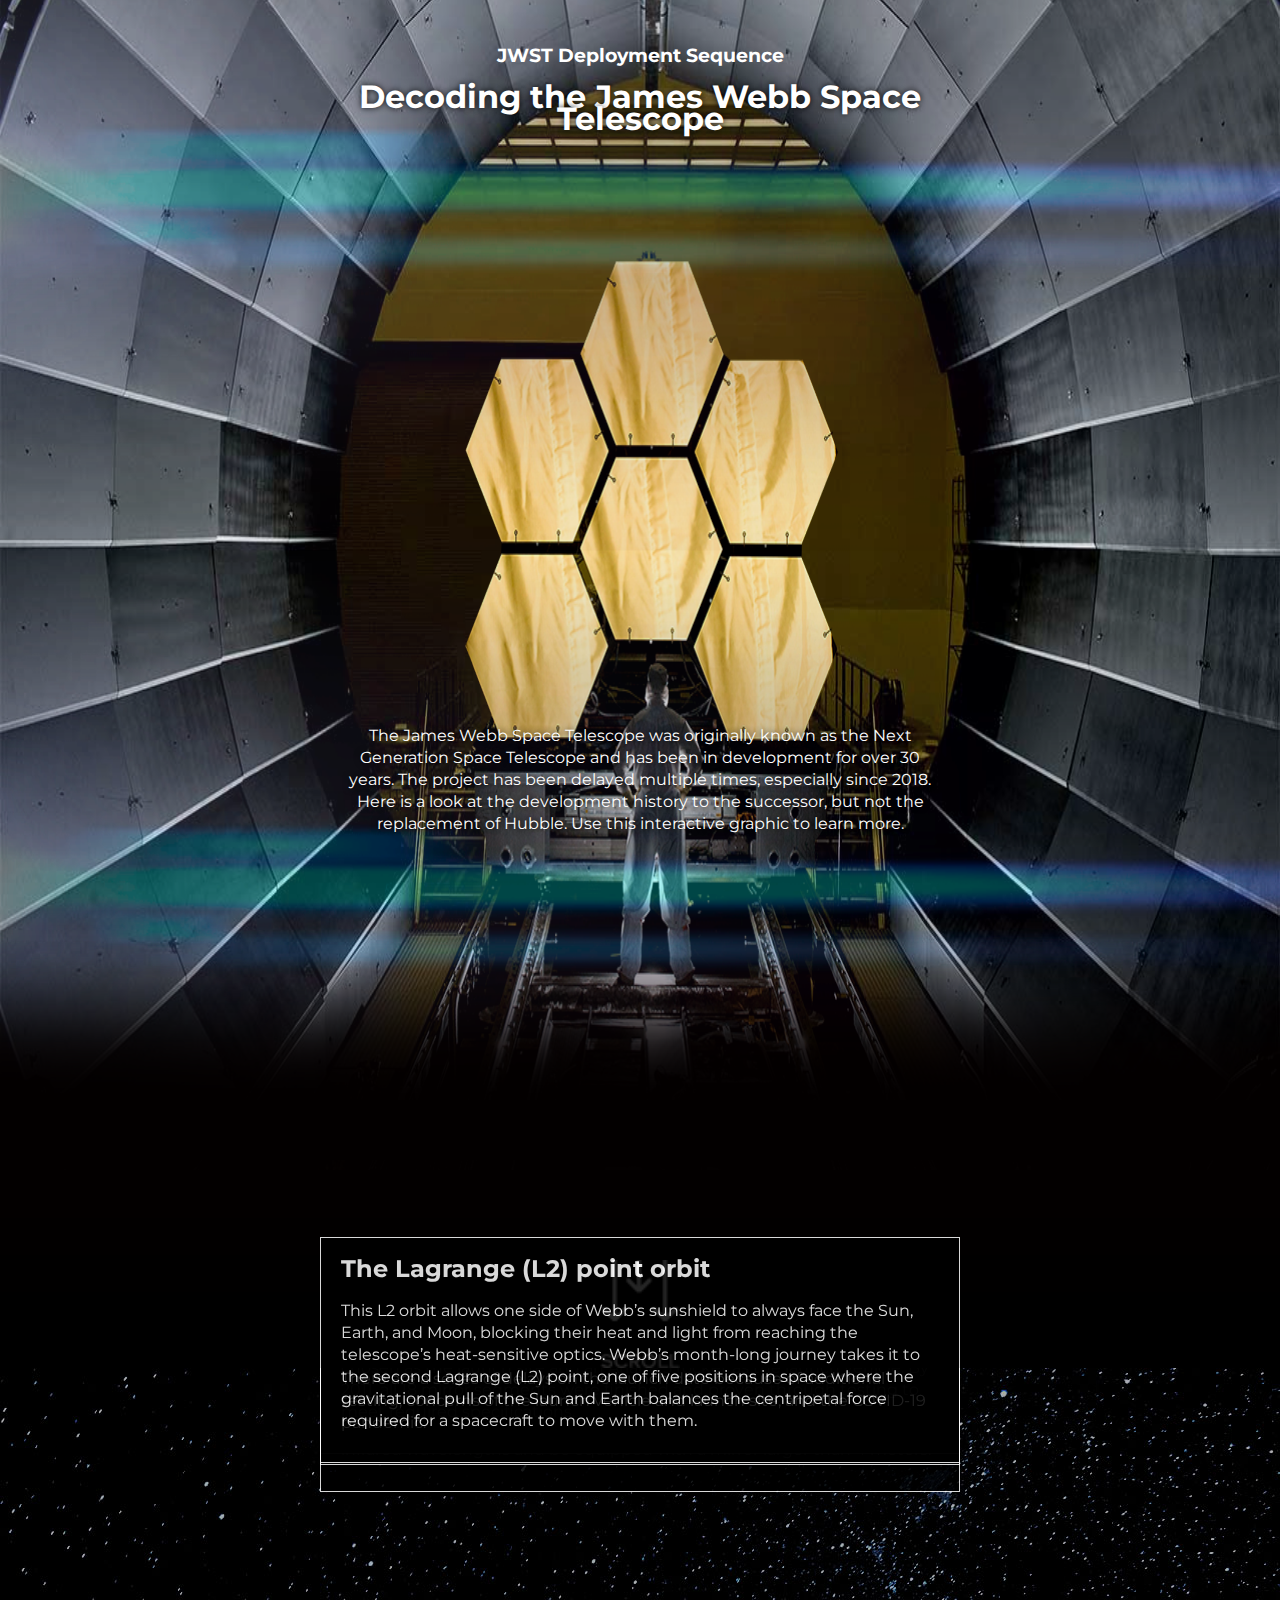
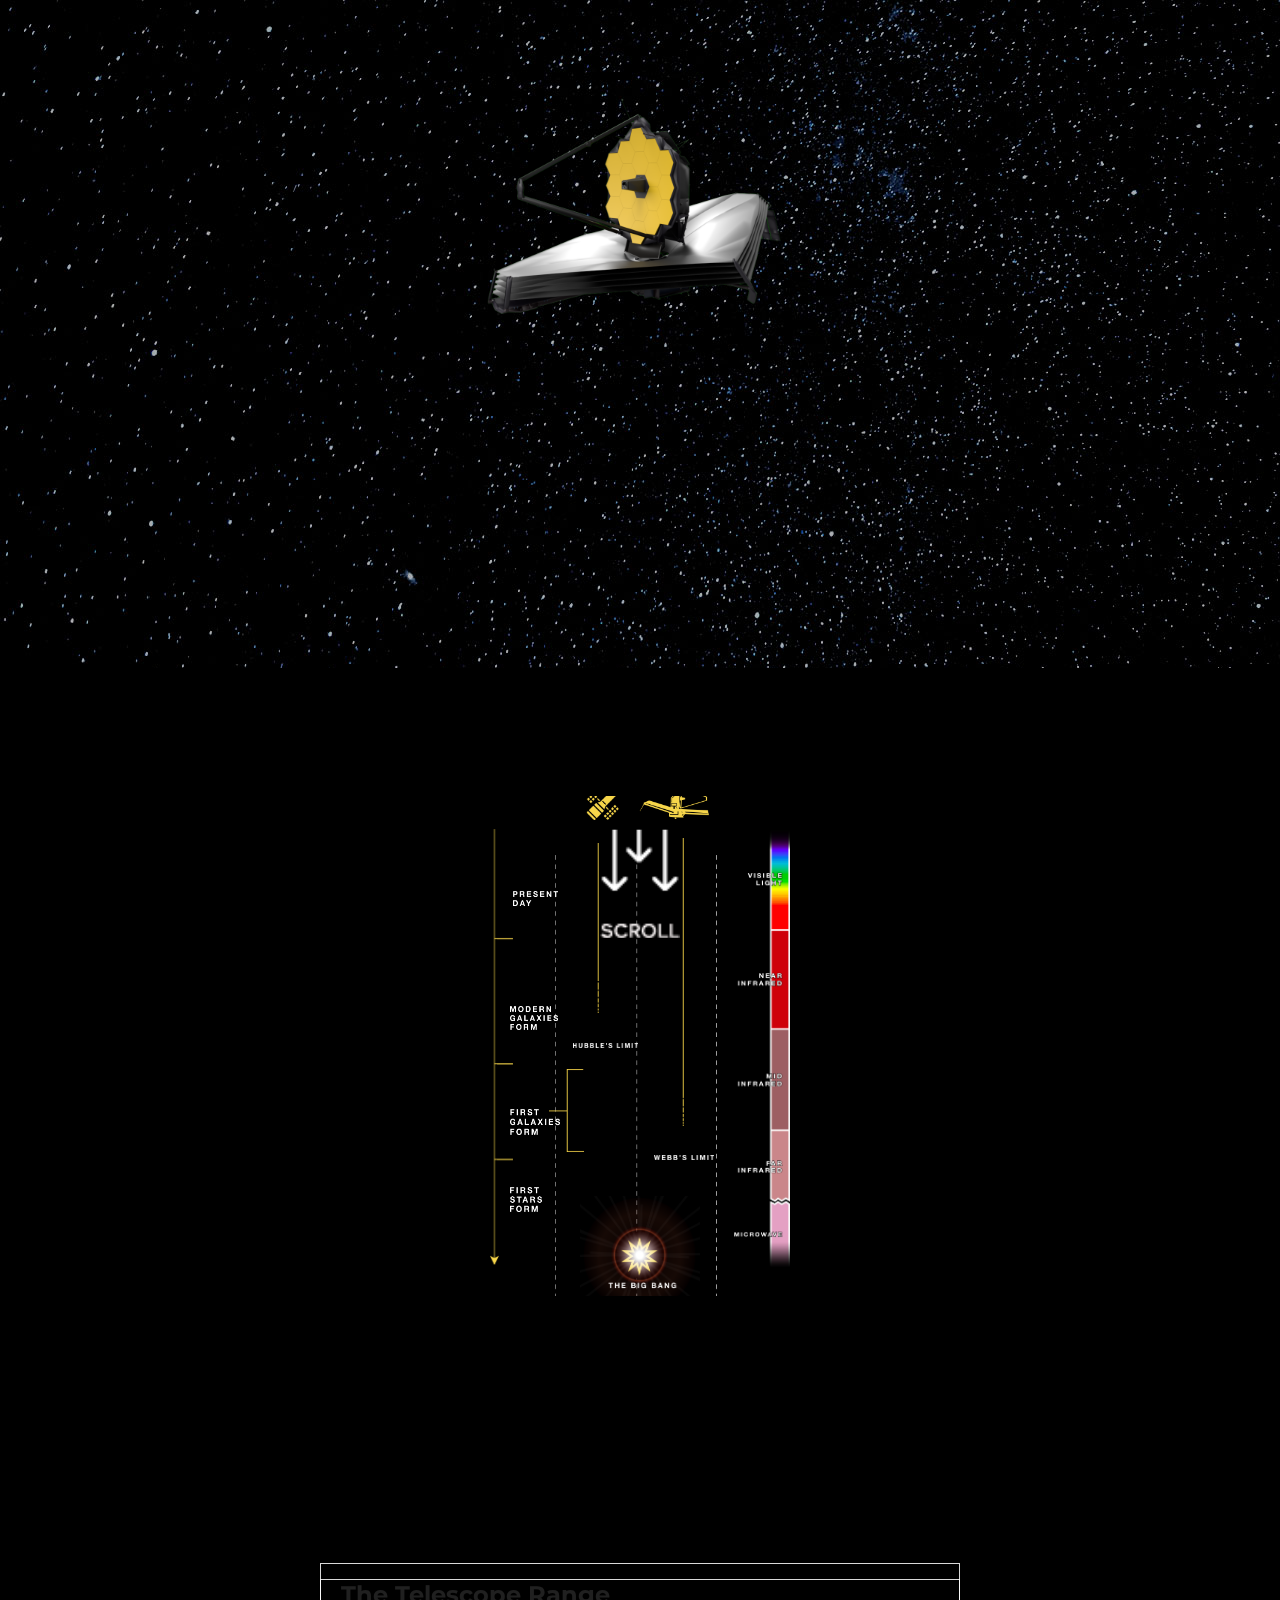
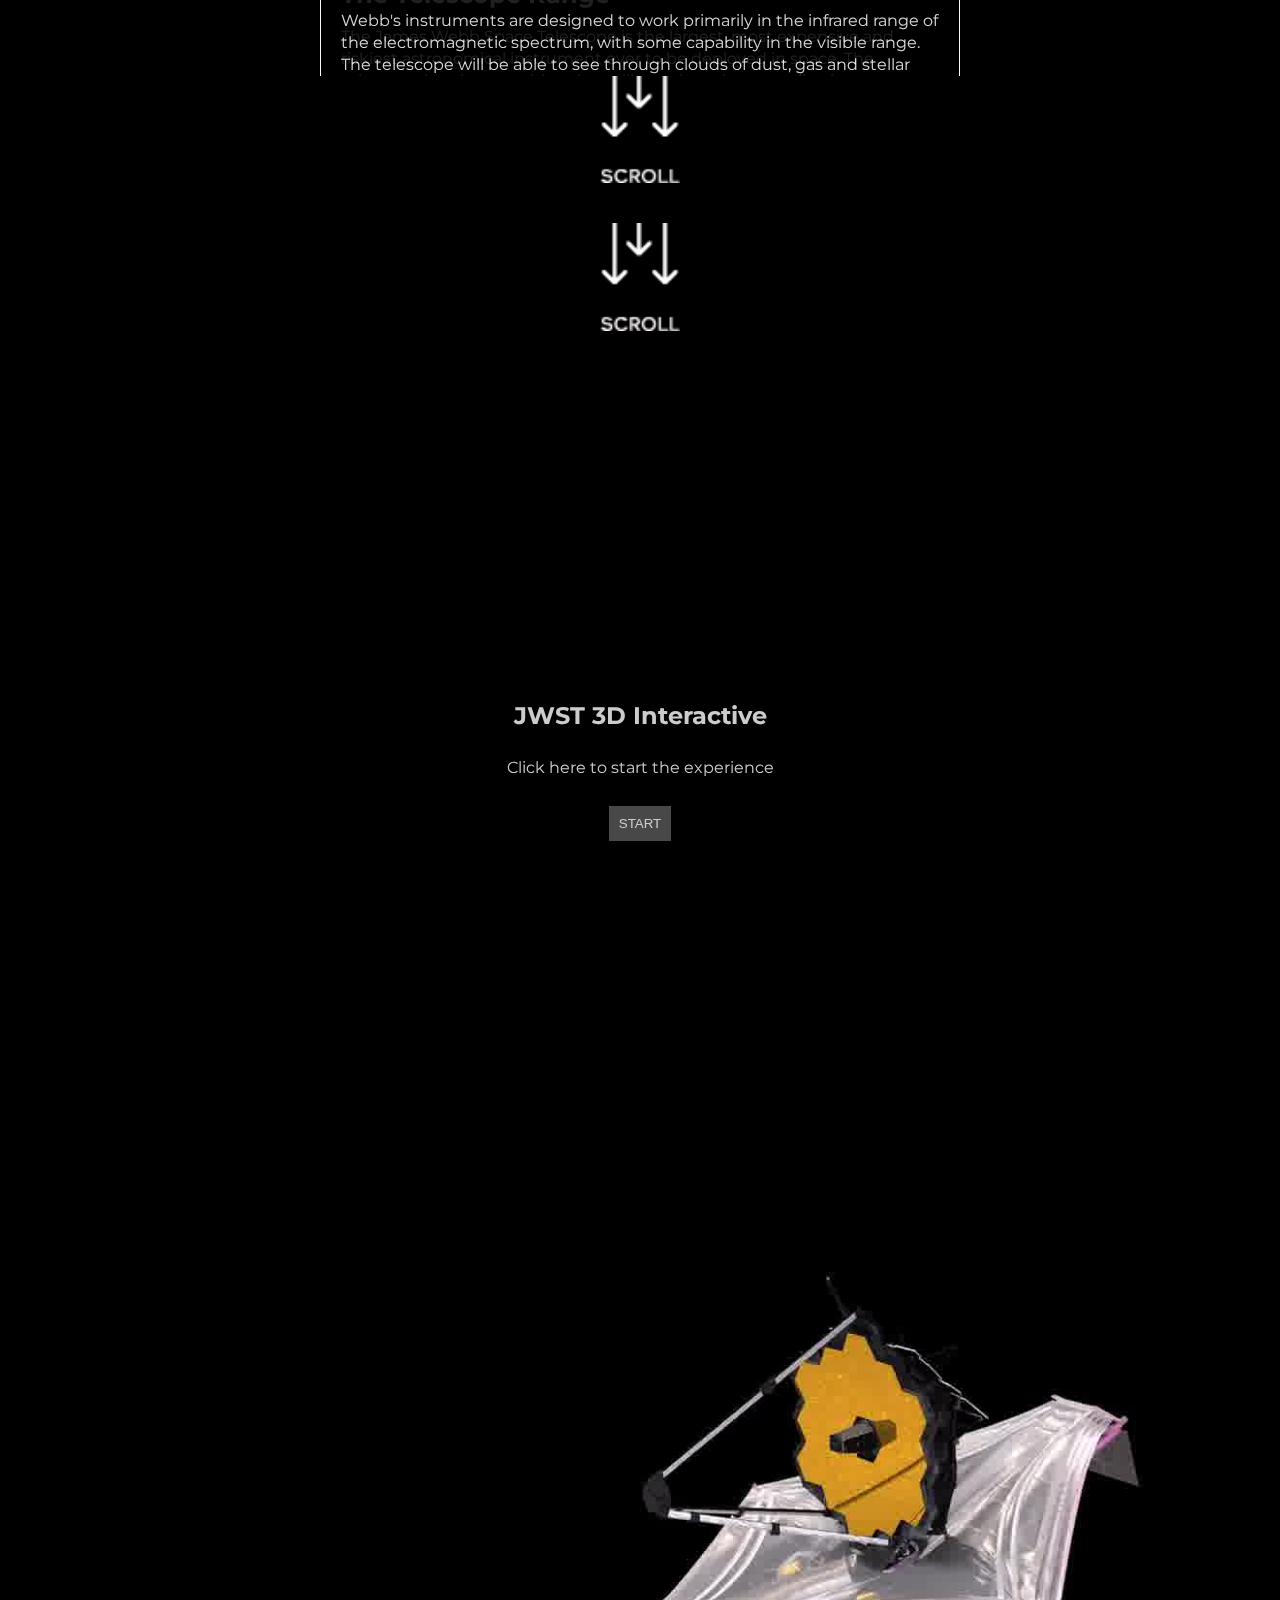
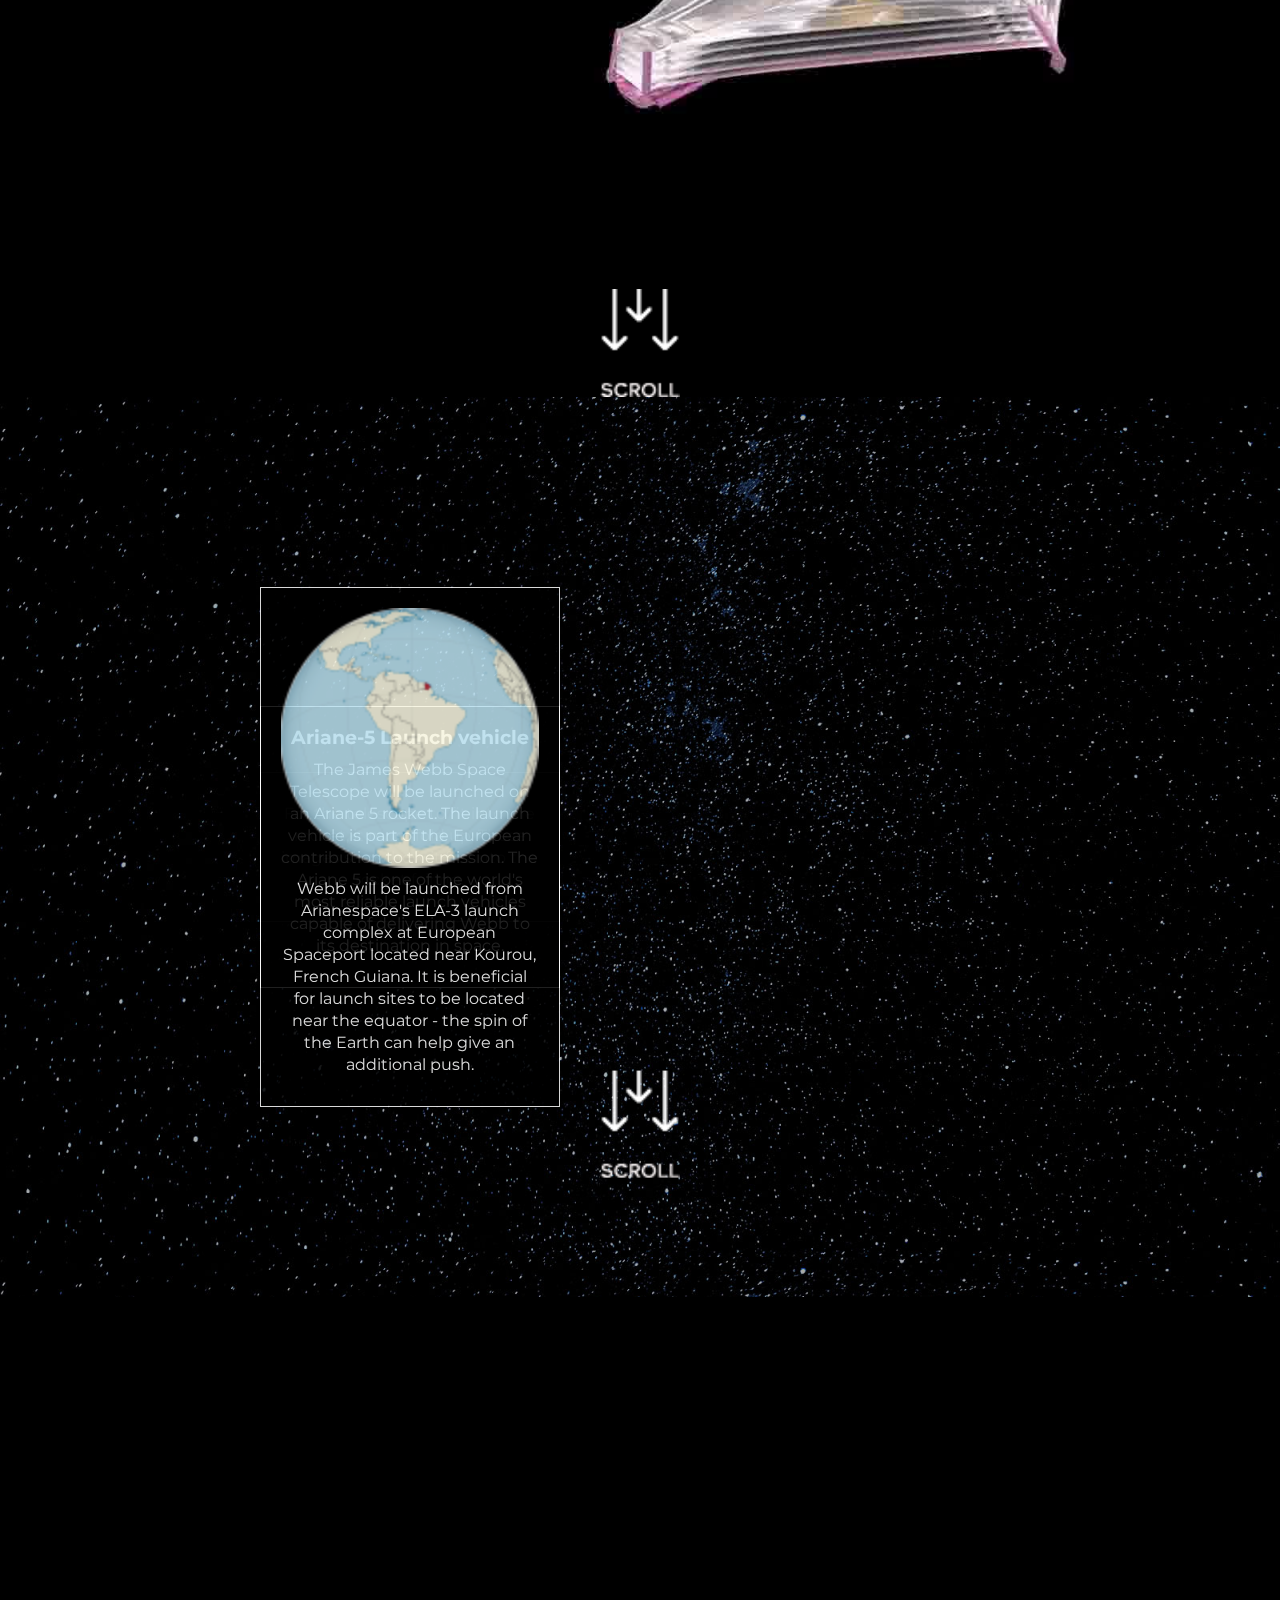
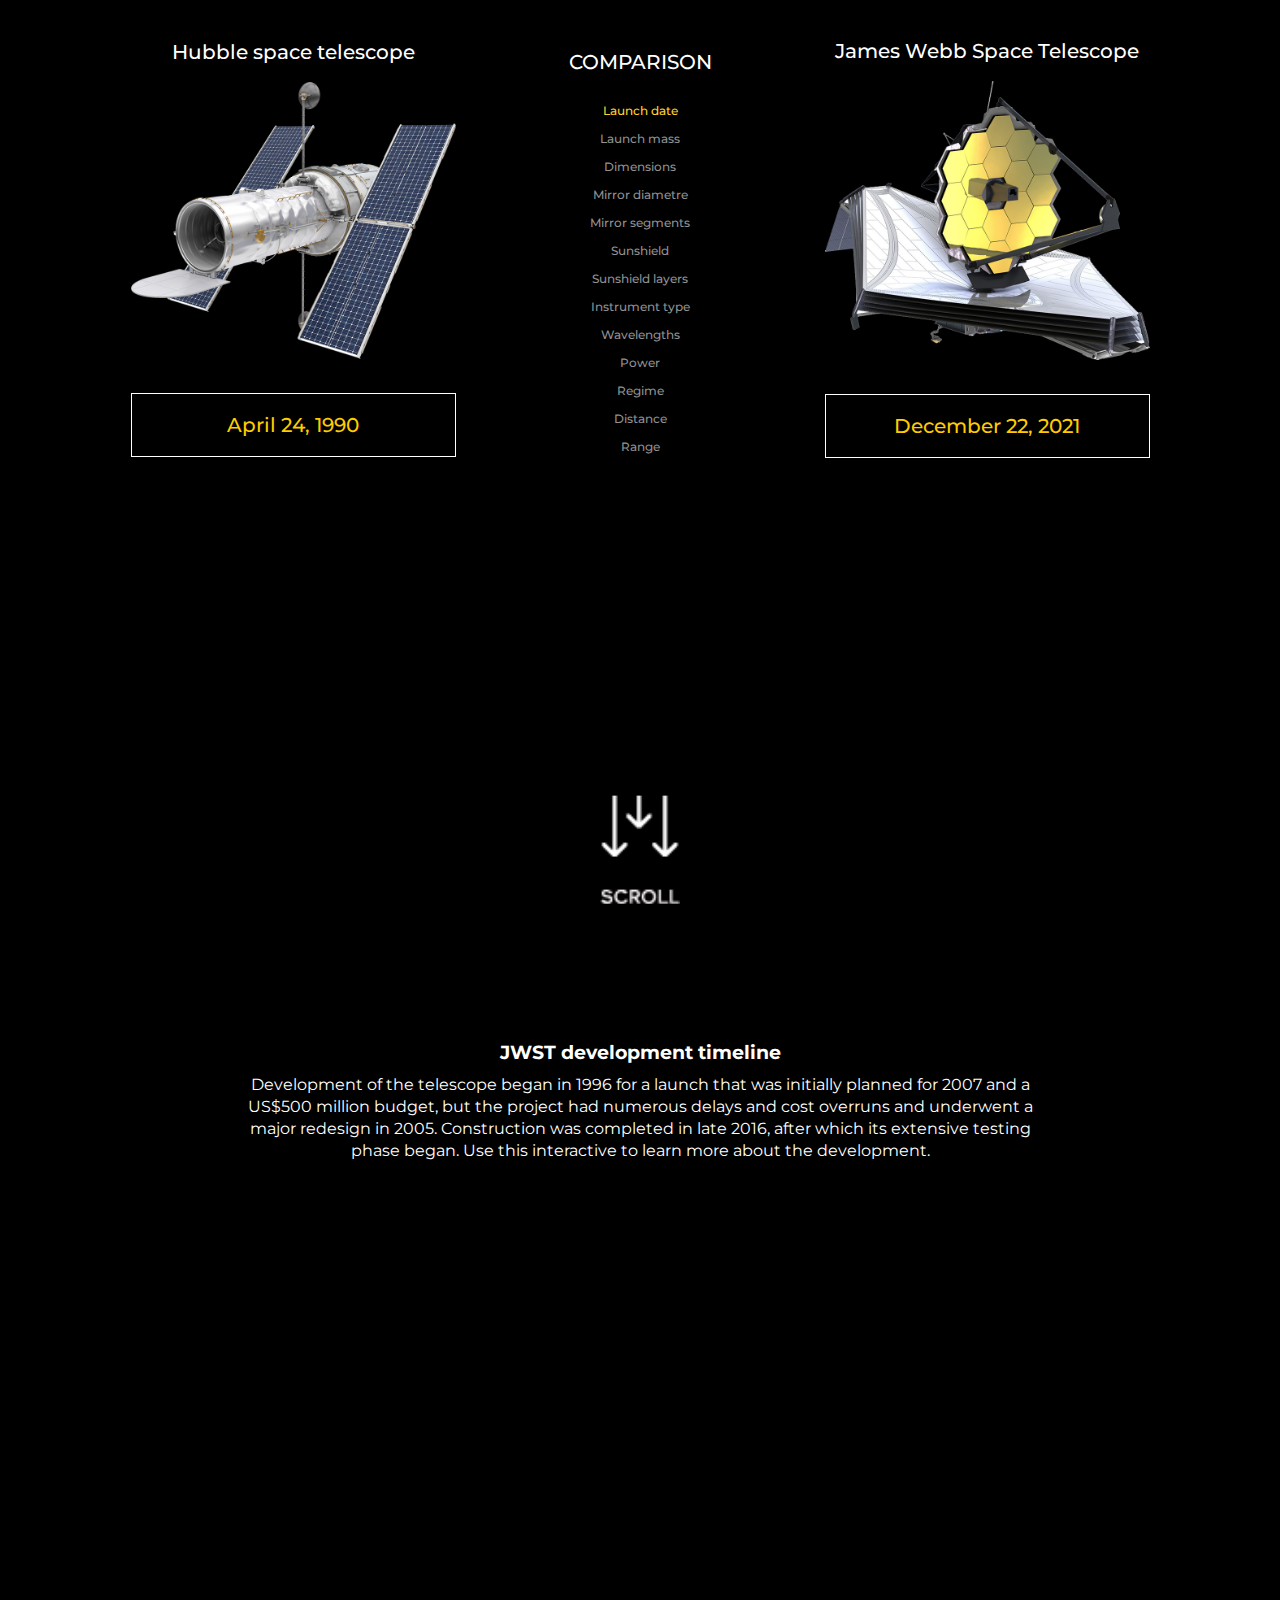
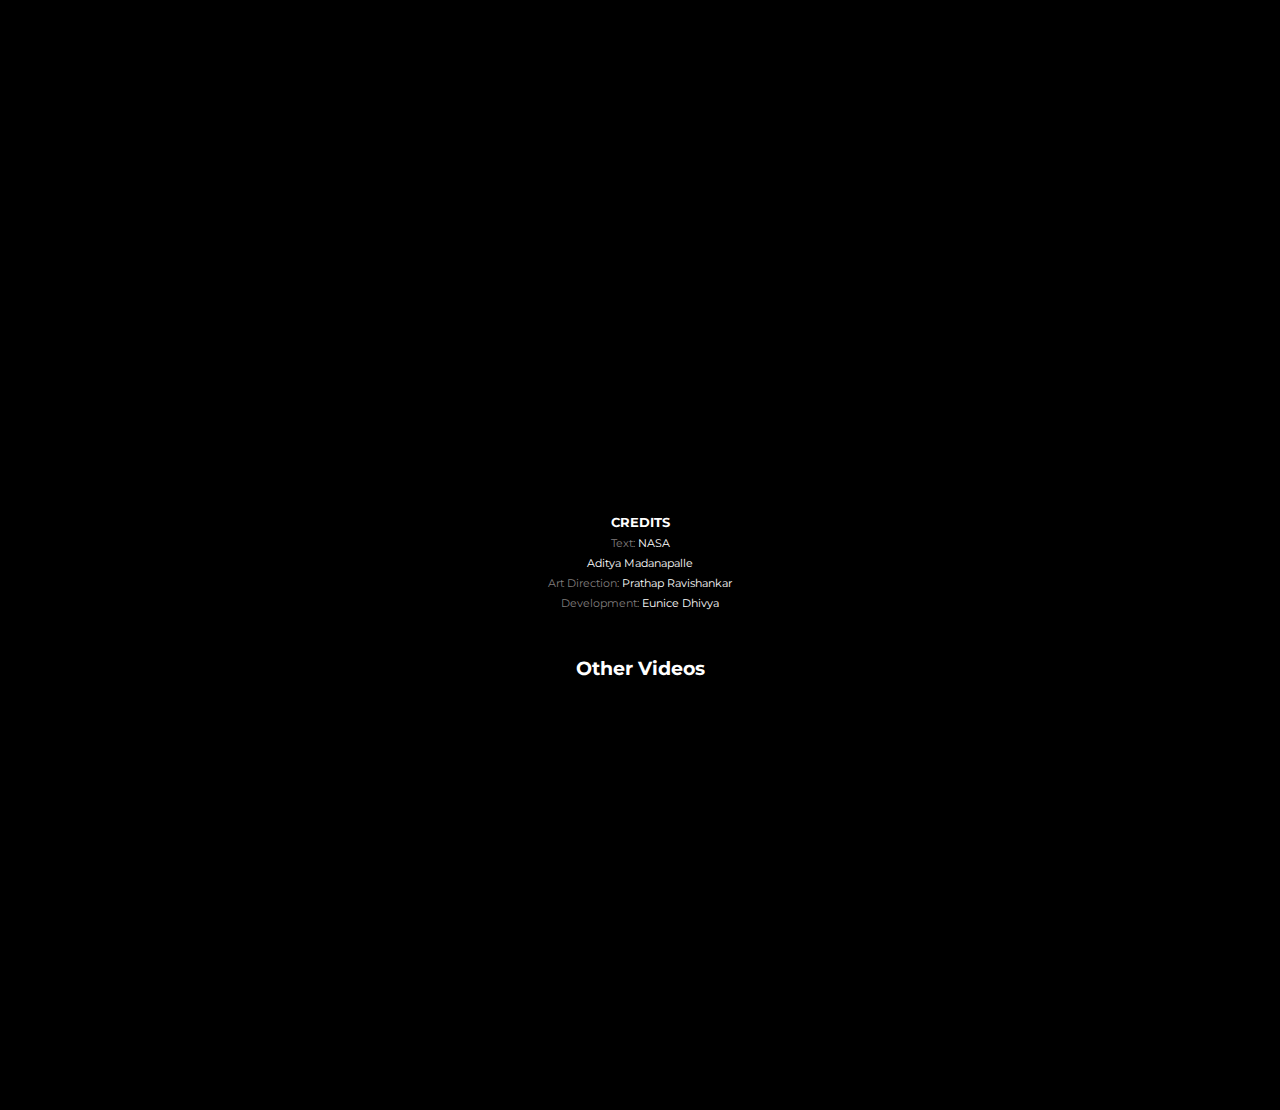
==== index.html @ 01b6ae34 "fixe alignment issues" ====
<!DOCTYPE html>
<html lang="en">

<head>
    <meta charset="UTF-8">
    <meta http-equiv="X-UA-Compatible" content="IE=edge">
    <meta name="viewport" content="width=device-width, initial-scale=1.0">
    <title>James Webb Telescope</title>
    <link rel="preconnect" href="https://fonts.googleapis.com">
    <link rel="preconnect" href="https://fonts.gstatic.com" crossorigin>
    <link
        href="https://fonts.googleapis.com/css2?family=Montserrat:ital,wght@0,300;0,500;0,700;1,300;1,500;1,700&family=Open+Sans:ital@0;1&display=swap"
        rel="stylesheet" />
    <link rel="stylesheet" href="css/common.css">
    <link rel="stylesheet" href="css/jwst.css">
</head>

<body>

    <div class="tv9-interactive" id="tv9-interactive">
        <section id="intro-section">
            <div class="intro-container">
                <div class="intro-content">
                    <h1 class="main-title">Decoding the James Webb Space Telescope</h1>
                    <p class="main-desc">The James Webb Space Telescope was originally known as the Next Generation
                        Space
                        Telescope and has been in development
                        for over 30 years. The project has been delayed multiple times, especially since 2018. Here is a
                        look at the development
                        history to the successor, but not the replacement of Hubble. Use this interactive graphic to
                        learn
                        more.
                    </p>
                </div>
                <div class="images">
                    <div class="image-wrapper" id="first">
                        <img src="assets/imgs/intro-bg2.jpg" />
                    </div>
                    <div class="image-wrapper" id="second">
                        <img src="assets/imgs/intro-bg-element.png" />
                    </div>
                    <div class="image-wrapper" id="third">
                        <img src="assets/imgs/intro-bg-element2.png" />
                    </div>
                    <div class="image-wrapper" id="forth">
                        <img src="assets/imgs/intro-bg-element3.png" />
                    </div>
                    <div class="blur"></div>
                </div>
            </div>
        </section>
        <img src="assets/imgs/scroll.png" class="scroll-img" id="scroll1">
        <section id="origins">
            <img src="assets/imgs/james-webb-1.png" alt="James Web Telescope" id="origins-image">
            <div id="shine-effect"></div>
            <div class="section-content" id="origins-para1">
                <h2>Origins</h2>
                <p>In 1989, the Space Telescope Science Institute (STScI) in Baltimore, Maryland, and NASA co-hosted the
                    Next Generation
                    Space Telescope Workshop at STScI, where engineers and astronomers zeroed in on the science and
                    technical capabilities
                    of an observatory that would follow the Hubble Space Telescope. Discussions from that workshop led
                    to the formal
                    recommendation in 1996 that the telescope should operate in infrared wavelengths and be equipped
                    with a mirror larger
                    than 4 meters.</p>
            </div>
            <div class="section-content" id="origins-para2">
                <p>Construction on Webb began in 2004. In 2005, the European Space Agency’s Centre Spatial Guyanais
                    (CSG) spaceport in
                    French Guiana was chosen as the launch site and an Ariane 5 rocket as the launch vehicle. By 2011,
                    all 18 mirror
                    segments were finished and proven through testing to meet required specifications.</p>
            </div>
            <div class="section-content" id="origins-para3">
                <p>Webb survives a move by the US Congress to shut down the project because of escalating costs and
                    delays. It takes six
                    years to integrate all the components and construction of the telescope is completed by 2017. There
                    are a series of
                    delays on the launch date because of additional testing, concerns of the launch vehicle and launch
                    site, and the
                    COVID-19 pandemic.</p>
            </div>
        </section>
        <img src="assets/imgs/scroll.png" class="scroll-img" id="scroll2">
        <section id="telescope-range">
            <div class="the-range">
                <img src="assets/imgs/the-range/therange-timeline.png" class="tr-timeline" alt="">
                <img src="assets/imgs/the-range/therange-pointedLight.png" class="tr-pointedLight" alt="">
                <img src="assets/imgs/the-range/therange-gridline.png" class="tr-gridLine" alt="">
                <img class="tr-bigbang" src="assets/imgs/the-range/therange-bigbang.png" alt="">
                <div class="hubble-grp">
                    <img class="tr-hubble-icon" src="assets/imgs/the-range/therange-hubble.png" alt="">
                    <img class="tr-hubble-limit" src="assets/imgs/the-range/therange-hubble-limit.png" alt="">
                </div>
                <div class="webb-grp">
                    <img class="tr-webb-icon" src="assets/imgs/the-range/therange-jameswebb.png" alt="">
                    <img class="tr-webb-limit" src="assets/imgs/the-range/therange-webb-limit.png" alt="">
                </div>
                <img class="tr-txt-1" src="assets/imgs/the-range/therange-txt1.png" alt="">
                <img class="tr-txt-2" src="assets/imgs/the-range/therange-txt2.png" alt="">
                <img class="tr-splitarrow" src="assets/imgs/the-range/therange-splitarrow.png" alt="">
                <img class="tr-txt-3" src="assets/imgs/the-range/therange-txt3.png" alt="">
                <img class="tr-txt-4" src="assets/imgs/the-range/therange-txt4.png" alt="">
                <img class="tr-txt-5" src="assets/imgs/the-range/hubble-limit.png" alt="">
                <img class="tr-txt-6" src="assets/imgs/the-range/webb-limit.png" alt="">
                <div class="levels"></div>
            </div>
            <div class="section-content" id="range-para1">
                <h2>The Telescope Range</h2>
                <p>The James Webb Space Telescope is the largest, most expensive and riskiest astronomical instrument
                    ever to be deployed
                    in space. The telescope is a time machine that will peer into the past, allowing us to observe the
                    formation of the
                    first stars and galaxies, a period of cosmic history never before observed. These observations will
                    allow humans to
                    better understand our own place in the cosmos.</p>
            </div>
            <div class="section-content" id="range-para2">
                <p>Webb's instruments are designed to work primarily in the infrared range of the electromagnetic
                    spectrum, with some
                    capability in the visible range. The telescope will be able to see through clouds of dust, gas and
                    stellar material
                    obscuring stellar nurseries with newborn stars and planets. With the capability of observing a
                    bumblebee on the Moon,
                    Webb will provide the most spectacular astronomical images over its mission duration.</p>
            </div>
        </section>
        <img src="assets/imgs/scroll.png" class="scroll-img" id="scroll3">
        <section id="the-lagrange">
            <div class="section-content" id="lagrange-para1">
                <h2>The Lagrange (L2) point orbit</h2>
                <p>This L2 orbit allows one side of Webb’s sunshield to always face the Sun, Earth, and Moon, blocking
                    their
                    heat and light from reaching the telescope’s heat-sensitive optics. Webb’s month-long journey takes
                    it to the
                    second Lagrange (L2) point, one of five positions in space where the gravitational pull of the Sun
                    and Earth balances
                    the centripetal force required for a spacecraft to move with them.</p>
            </div>
            <!-- <video autoplay muted loop id="myVideo2">
                <source src="assets/imgs/orbit.mp4" type="video/mp4">
                Your browser does not support HTML5 video.
            </video> -->
            <div class="img-orbit"></div>

        </section>
        <img src="assets/imgs/scroll.png" class="scroll-img" id="scroll4">
        <section id="jwst-3d">
            <div class="interactive-3d">
                <div class="cover-3d" id="cover-3d">
                    <h2>JWST 3D Interactive</h2>
                    <p> Click here to start the experience</p>
                    <button class="close3D" id="enable3dwindow">Start</button>
                </div>

                <div class="model" id="model">
                    <button id="disable3dwindow" style="display: none;">X</button>
                    <!-- <iframe frameBorder="0" style="width: 100vw; height: 100vh; overflow: hidden;" src="atlas-3d.html"
                        width="100" height="100" scrolling="no">Iframes not supported</iframe> -->
                    <iframe frameBorder="0" style="width: 100%; height: 100%; overflow: hidden;"
                        src="https://www.eunicedhivya.com/james-webb-telescope/atlas-3d.html" width="100" height="100"
                        scrolling="no">Iframes not supported</iframe>
                </div>
            </div>
        </section>
        <section id="telescope">
            <h3>JWST Deployment Sequence</h3>
            <img id="myimg" src="assets/imgs/image-seq/ramped/ezgif-frame-114.jpg">
            <div id="step1" class="telescope-steps" style="opacity: 0;">
                <p><b>Launch+ 31 mins</b></p>
                <p>Solar Array Deployment</p>
            </div>
            <div id="step2" class="telescope-steps" style="opacity: 0;">
                <p><b>Launch+ 2hrs</b></p>
                <p>High Gain Antenna Deployment</p>
            </div>
            <div id="step3" class="telescope-steps" style="opacity: 0;">
                <p><b>+ 3 days</b></p>
                <p>Sunshield Pallet Deployments</p>
            </div>
            <div id="step4" class="telescope-steps" style="opacity: 0;">
                <p><b>+4 days</b></p>
                <p>Deployable tower assembly</p>
            </div>
            <div id="step5" class="telescope-steps" style="opacity: 0;">
                <p><b>+5 days</b></p>
                <p>Momentum flap deployment</p>
            </div>
            <div id="step6" class="telescope-steps" style="opacity: 0;">
                <p><b>+ 5 days</b></p>
                <p>Sunshield Membrane cover Release</p>
            </div>
            <div id="step7" class="telescope-steps" style="opacity: 0;">
                <p><b>+ 6 days</b></p>
                <p>Sunshield midboom deployment</p>
            </div>
            <div id="step8" class="telescope-steps" style="opacity: 0;">
                <p><b>+7 days</b></p>
                <p>Sunshield membrane tensioning</p>
            </div>
            <div id="step9" class="telescope-steps" style="opacity: 0;">
                <p><b>+10 days</b></p>
                <p>Secondary Mirror support structure</p>
            </div>
            <div id="step10" class="telescope-steps" style="opacity: 0;">
                <p><b>+11 days</b></p>
                <p>AFT deployable radiator</p>
            </div>
            <div id="step11" class="telescope-steps" style="opacity: 0;">
                <p><b>+ 12 days</b></p>
                <p>Primary mirror wing deployment</p>
            </div>
            <div id="step12" class="telescope-steps" style="opacity: 0;">
                <p><b>+ 13 days</b></p>
                <p>Primary mirror wing deployment</p>
            </div>
            <div id="step13" class="telescope-steps" style="opacity: 0;">
                <p><b>+29 days</b></p>
                <p>Orbital injection burn</p>
            </div>
        </section>
        <img src="assets/imgs/scroll.png" class="scroll-img" id="scroll5">
        <section id="ariane">
            <img id="myimg2" src="assets/imgs/webb-rocket.png">
            <div id="backtorocket" class="section-content">
                <p>For the telescope to fit into the rocket, it must fold up. These images show how it fits into the
                    rocket fairing.</p>
            </div>
            <div id="backtorocket2" class="section-content">
                <h3>Ariane-5 Launch vehicle</h3>
                <p>The James Webb Space Telescope will be launched on an Ariane 5 rocket. The launch vehicle is part of
                    the European
                    contribution to the mission. The Ariane 5 is one of the world's most reliable launch vehicles
                    capable of delivering Webb
                    to its destination in space.</p>
            </div>
            <div id="backtorocket3" class="section-content">
                <img src="assets/imgs/earth.png" />
                <p>Webb will be launched from Arianespace's ELA-3 launch complex at European Spaceport located near
                    Kourou, French Guiana.
                    It is beneficial for launch sites to be located near the equator - the spin of the Earth can help
                    give an additional
                    push.</p>
            </div>
            <div class="ariane-rocket">
                <svg id="ariane-svg" viewBox="0 0 2500 3540">
                    <g id="rocket-body">

                        <image style="overflow:visible;enable-background:new    ;" width="963" height="2318"
                            id="Layer_8_copy_xA0_Image" xlink:href="assets/imgs/rocket-body.png"
                            transform="matrix(1 0 0 1 726.4505 1222)">
                        </image>
                    </g>
                    <g id="fairing-left">

                        <image style="overflow:visible;enable-background:new    ;" width="201" height="1241"
                            id="Fairing_right_xA0_Image" xlink:href="assets/imgs/faring-left.png"
                            transform="matrix(1 0 0 1 1200 0)">
                        </image>
                    </g>
                    <g id="fairing-right">

                        <image style="overflow:visible;enable-background:new    ;" width="206" height="1245"
                            id="Fairing_left_xA0_Image" xlink:href="assets/imgs/faring-right.png"
                            transform="matrix(1 0 0 1 1000 0)">
                        </image>
                    </g>
                </svg>

            </div>
        </section>
        <img src="assets/imgs/scroll.png" class="scroll-img" id="scroll6">
        <section id="comparision">
            <div class="col">
                <h3>Hubble space telescope</h3>
                <img src="assets/imgs/hubble.png" alt="">
                <h3 class="hubbleDesc">Test</h3>
            </div>
            <div class="col compCol">
                <h2>Comparison</h2>
                <div class="carousel-menu">
                    <button class="carousel-button previous" id="previous">
                        &lt; </button>
                    <ul class="carousel_links" id="comparisonList">
                        <li class="active" data-id="0">Launch date</li>
                        <li data-id="1">Launch mass</li>
                        <li data-id="2">Dimensions</li>
                        <li data-id="3">Mirror diametre</li>
                        <li data-id="4">Mirror segments</li>
                        <li data-id="5">Sunshield </li>
                        <li data-id="6">Sunshield layers</li>
                        <li data-id="7">Instrument type</li>
                        <li data-id="8">Wavelengths</li>
                        <li data-id="9">Power</li>
                        <li data-id="10">Regime</li>
                        <li data-id="11">Distance</li>
                        <li data-id="12">Range</li>
                    </ul>
                    <button class="carousel-button next" id="next">&gt;</button>
                </div>
            </div>
            <div class="col">
                <h3>James Webb Space Telescope</h3>
                <img src="assets/imgs/jwst.png" alt="">
                <h3 class="jamesDesc">Test</h3>
            </div>
        </section>
        <img src="assets/imgs/scroll.png" class="scroll-img" id="scroll7">
        <section class="timeline-intro">
            <h3> JWST development timeline </h3>
            <p>Development of the telescope began in 1996 for a launch that was initially planned for 2007 and a US$500
                million budget,
                but the project had numerous delays and cost overruns and underwent a major redesign in 2005.
                Construction
                was completed
                in late 2016, after which its extensive testing phase began. Use this interactive to learn more about
                the
                development.</p>
        </section>
        <section id="knightlab-timeline">
            <iframe
                src='https://cdn.knightlab.com/libs/timeline3/latest/embed/index.html?source=1MOfmRG7iJq-fD60x1xVDcck9dcLdhbbippAzI8sNdXw&font=Default&lang=en&initial_zoom=2&height=650'
                width='100%' height='800px' webkitallowfullscreen mozallowfullscreen allowfullscreen
                frameborder='0'></iframe>
        </section>
        <section class="credits">
            <h3>Credits</h3>
            <p><span>Text:</span> NASA</p>
            <p>Aditya Madanapalle</p>
            <p><span>Art Direction:</span> Prathap Ravishankar</p>
            <p><span>Development:</span> Eunice Dhivya</p>
        </section>
        <section id="othervideos">
            <h3>Other Videos</h3>
            <div id="videoList">
                <iframe width="100%" height="175" src="https://www.youtube.com/embed/bUedD5PBksI"
                    title="YouTube video player" frameborder="0"
                    allow="accelerometer; autoplay; clipboard-write; encrypted-media; gyroscope; picture-in-picture"
                    allowfullscreen></iframe>

                <iframe width="100%" height="175" src="https://www.youtube.com/embed/rlChTeKmyGw"
                    title="YouTube video player" frameborder="0"
                    allow="accelerometer; autoplay; clipboard-write; encrypted-media; gyroscope; picture-in-picture"
                    allowfullscreen></iframe>

                <iframe width="100%" height="175" src="https://www.youtube.com/embed/ytMVy4AEXys"
                    title="YouTube video player" frameborder="0"
                    allow="accelerometer; autoplay; clipboard-write; encrypted-media; gyroscope; picture-in-picture"
                    allowfullscreen></iframe>

                <iframe width="100%" height="175" src="https://www.youtube.com/embed/qZW3lwonpYc"
                    title="YouTube video player" frameborder="0"
                    allow="accelerometer; autoplay; clipboard-write; encrypted-media; gyroscope; picture-in-picture"
                    allowfullscreen></iframe>

                <iframe width="100%" height="175" src="https://www.youtube.com/embed/90NUPjAmkgo"
                    title="YouTube video player" frameborder="0"
                    allow="accelerometer; autoplay; clipboard-write; encrypted-media; gyroscope; picture-in-picture"
                    allowfullscreen></iframe>

                <iframe width="100%" height="175" src="https://www.youtube.com/embed/2dh41uouutU"
                    title="YouTube video player" frameborder="0"
                    allow="accelerometer; autoplay; clipboard-write; encrypted-media; gyroscope; picture-in-picture"
                    allowfullscreen></iframe>
            </div>
        </section>
    </div>
    <script src="https://cdnjs.cloudflare.com/ajax/libs/jquery/2.2.4/jquery.min.js"></script>
    <script src="https://cdnjs.cloudflare.com/ajax/libs/gsap/2.1.3/TweenMax.min.js"></script>
    <script src="https://cdnjs.cloudflare.com/ajax/libs/ScrollMagic/2.0.7/ScrollMagic.min.js"></script>
    <script src="https://cdnjs.cloudflare.com/ajax/libs/ScrollMagic/2.0.7/plugins/animation.gsap.min.js"></script>
    <script src="https://cdnjs.cloudflare.com/ajax/libs/ScrollMagic/2.0.7/plugins/debug.addIndicators.min.js"></script>
    <script src="js/scroll-app.js"></script>
    <script src="js/comparison.js"></script>



    </script>
</body>

</html>
---- css/common.css ----
*,:after,:before{padding:0;margin:0;outline:0;-webkit-box-sizing:border-box;-moz-box-sizing:border-box;box-sizing:border-box}
.clearfix::after{display:block;clear:both;content:""}
body{font-family:Montserrat,sans-serif;color:#000;font-size:16px;line-height:22px;background:#fff;transition-delay:.25s;-webkit-text-size-adjust:none}
article,aside,footer,header,i,section{display:block}
a{text-decoration:none}
img{max-width:100%;display:block}
ul{list-style:none}
p{color:#000}
.scroll_dnone::-webkit-scrollbar{display:none}
.gutterLHS,.gutterRHS{position:fixed;top:92px;width:160px;z-index:1}
.gutterLHS{right:50%;margin-right:510px}
.gutterRHS{left:50%;margin-left:510px}
.adsMain{max-width:1000px;margin:0 auto}
.adsCont{clear:both;margin:0 0 20px;position:relative;z-index:0;display:flex;justify-content:center;align-items:center;background:#f9f9f9;min-height:90px}
.adsCont:before{content:"Advertisement";border:1px solid #8c8c8c;padding:0 10px;top:50%;font-size:14px;display:inline-block;position:absolute;text-align:center;left:50%;margin-left:-59px;margin-top:-12px;z-index:-9;color:#000}
.adsCont.headertopads{min-height:250px;display:flex}
.right_col .adsCont{min-height:250px}
.flexBox{display:flex;justify-content:flex-start;align-items:center;position:relative}
.headertopads{padding-top:10px}
.swiper-container{width:100%}
.full_wrapper{width:100%;float:left}
.main_wrapper{width:100%;max-width:1000px;margin:0 auto}
.bgOverlay{position:fixed;top:8%;left:0;bottom:0;right:0;background:rgba(31,31,31,.5);height:100%;z-index:999;display:none}
.site_header{position:fixed;width:100%;top:0;z-index:999}
.mastHead{width:100%;float:left;background-color:#ebebeb;padding:5px 0}
.mastHead .top_header{display:flex;justify-content:space-between;align-items:center}
.Header{background:#000;width:100%;float:left;z-index:99;height:40px}
.Header .main_wrapper{min-height:40px;display:flex;justify-content:space-between;align-items:center;position:relative}
.TopLMenu{float:left;width:auto;position:relative;display:flex;align-items:center}
.TopLMenu li{float:left;font-size:14px}
.MenuBtn{float:left;margin:0;cursor:pointer;padding:3px 0 3px 0;width:20px;height:20px}
.MenuBtn i{width:19px;display:block;border-top:2px solid #fff;padding-top:4px}
.MenuBtn i:nth-child(2){top:23px}
.MenuBtn i:nth-child(3){top:27px}
body.openMenu .MenuBtn{padding:9px 0 3px 0}
body.openMenu .MenuBtn i{padding-top:0}
body.openMenu .MenuBtn i:first-child{transform:translateY(2px) translateX(0) rotate(45deg);background:#fff}
body.openMenu .MenuBtn i:nth-child(2){opacity:0;background:#fff}
body.openMenu .MenuBtn i:nth-child(3){transform:translateY(-2px) translateX(0) rotate(-45deg);background:#fff}
.TopMidMenu{width:100%;max-width:930px}
.TopMidMenu .menu{display:flex;align-items:center;white-space:nowrap;overflow:hidden}
.TopMidMenu .menu>li{position:relative;line-height:40px;border-right:1px solid #fff;flex-grow:1;padding:0 10px;text-align:center}
.TopMidMenu .menu li:first-child{border-left:1px solid #fff}
.TopMidMenu .menu a{color:#fff;font-size:13px;text-transform:uppercase}
.TopMidMenu .menu .submenu{display:none;border-radius:0 0 10px 10px;position:absolute;right:0;z-index:111;background:#000;width:210px;padding:10px;line-height:30px;text-align:left;-webkit-animation:nav-secondary .2s;animation:nav-secondary .2s}
.TopMidMenu .menu .submenu li{border:none;padding:0;margin:0;line-height:30px}
.moreIcon{display:inline-flex;justify-content:space-between;align-items:center}
.moreIcon i{content:'';background-image:url(/theme_tv/images/down-arrow.svg);width:12px;height:11px;background-size:100%;background-repeat:no-repeat;margin-left:2px}
.topheadersticky{margin:90px auto 0}
.menuNavigation{width:100%;height:100vh;display:none;float:left;padding:20px 0 160px 0;color:#fff;position:fixed;top:50px;left:0;z-index:9999;background:#000;overflow-y:scroll;overflow-x:hidden}
.menuNavigation ul.listItems{list-style:none;padding:0;margin:0;display:flex;justify-content:flex-start;flex-wrap:wrap}
.menuNavigation ul.listItems>li{width:20%;margin-bottom:15px}
.menuNavigation ul.listItems li>a{text-decoration:none;transition:color .4s ease 0s;text-align:center;-webkit-font-smoothing:antialiased;color:#ccc;font-size:14px;line-height:12px;margin-bottom:12px}
.menuNavigation ul.listItems li>a:hover{color:#f6901e}
.menuNavigation ul.listItems li a.catHead{font-weight:700;font-size:16px;margin-bottom:10px;color:#fff}
.menuNavigation ul.listItems li ul.subItems{padding-top:5px}
.TrendStripwrap{border-bottom:1px solid #000;background:#fff}
.TrendStripHD{display:none;background:#fff;position:relative;text-transform:uppercase;margin:0 10px 0 0;font-weight:700;width:110px;color:#056fff;line-height:24px;overflow:hidden;font-size:14px}
.TrendStripHD a{color:#056fff}
.TrendStripLink{width:100%;float:left;line-height:24px;height:30px;overflow:hidden}
.TrendStripLink li{display:inline-block;margin:0 7px 0;position:relative;line-height:30px}
.TrendStripLink li a{color:#464646;font-size:12px;font-weight:500}
.heading{float:left;width:100%;margin-bottom:10px;position:relative;display:flex;align-items:center;justify-content:space-between}
.heading .h2{float:left;text-transform:capitalize;font-size:48px;line-height:54px;color:#181818;font-weight:700}
.heading .h2 a{color:#181818}
.breadcrum{margin-bottom:15px}
.breadcrum li{margin-right:30px;color:#000;position:relative;display:inline-block;text-transform:capitalize}
.breadcrum li a{color:#000;font-size:11px}
.breadcrum li span{font-size:14px}
.breadcrum li span.breadcrumb_last{color:#000;font-weight:400}
.entertainment_wrap .heading .h2 a{color:#e400e3}
.lifestyle_wrap .heading .h2 a{color:#00cebb}
.scitech_wrap .heading .h2 a{color:#0094ff}
.world_wrap .heading .h2 a{color:red}
.business_wrap .heading .h2 a{color:#0c0095}
.sport_wrap .heading .h2 a{color:#00d410}
.artcul_wrap .heading .h2 a{color:#dc0000}
.india_wrap .heading .h2 a{color:#1000cd}
.health_wrap .heading .h2 a{color:#009ea8}
.imgLabel{color:#fff;position:absolute;bottom:0;background:#0c009b;padding:2px 15px;text-transform:uppercase;font-weight:800;font-size:26px;line-height:32px}
.timeStamp{color:#767676;font-size:11px;line-height:12px;display:flex;justify-content:flex-start;align-items:center;margin:5px 0}
.catName,.timeStamp span{background:#e5e5e5;color:#000;text-transform:capitalize;padding:2px 10px;margin-right:10px;font-size:11px;line-height:12px;font-weight:600}
.image_cont img,figure img{width:100%}
.icon{background-image:url(/theme_tv/images/icon_strip.png);background-repeat:no-repeat;margin-right:5px;background-size:100%}
.icon-clock{background-position:0 -66px;width:14px;height:14px}
.icon-share{background-position:0 -153px;width:16px;height:16px}
.icon-share-w{background-position:0 -173px;width:16px;height:16px}
.icon-comment-n{background-position:0 -142px;margin-right:15px;width:20px;height:20px}
.icon-comment-d{background-position:0 -166px;margin-right:15px;width:20px;height:20px}
.icon-play-w{background-position:0 -502px;position:absolute;width:30px;height:30px;transform:translate(-50%,-50%);top:50%;left:50%;margin-right:0}
.icon-play-b{background-position:0 -106px;width:30px;height:30px}
.icon-search{background-position:0 0;width:20px;height:20px}
.four_story_wrapper{margin-bottom:15px}
.four_story_wrapper ul,.threecol ul{display:flex;width:100%;justify-content:flex-start}
.single_story_wrapper{display:flex;width:100%;justify-content:space-between;min-height:245px;margin-bottom:20px}
.single_story_wrapper .image_cont{width:calc(50% - 10px);height:auto;position:relative}
.single_story_wrapper .article_info{width:calc(50% - 10px);border-bottom:1px solid #000;position:relative}
.article_info a{color:#2d2d2d;font-size:36px;line-height:38px;font-weight:700;margin-bottom:8px;display:block}
.article_info p{font-size:16px;line-height:22px;font-weight:500}
.four_story_wrapper ul li{width:22.75%;margin:0 3% 2% 0;border-bottom:1px solid #000;padding-bottom:32px}
.four_story_wrapper ul li:nth-child(4n+4){margin-right:0}
.four_story_wrapper ul li figure{display:flex;flex-wrap:wrap;flex-direction:column-reverse}
.four_story_wrapper h3{font-size:18px;line-height:22px;color:#2d2d2d;margin-top:15px}
.four_story_wrapper h3 a{color:#2d2d2d}
.four_story_wrapper img{margin-top:10px;width:100%}
.lifestyle_wrap figcaption{color:#000;padding:0 5px}
.lifestyle_wrap .single_story_wrapper .image_cont,.scitech_wrap .single_story_wrapper .image_cont{width:calc(45% - 10px)}
.lifestyle_wrap .single_story_wrapper .article_info,.scitech_wrap .single_story_wrapper .article_info{width:calc(55% - 10px)}
.lifestyle_wrap .single_story_wrapper .image_cont img{width:100%}
.photo_gallery{width:100%;float:left;padding-bottom:30px;margin-bottom:10px;position:relative}
.photo_gallery .heading a{font-size:32px;line-height:28px;color:#fd3e3e}
.photo_gallery .icon-share{margin-left:20px}
.photo_gallery figcaption h4{color:#4c4c4c;font-size:24px;line-height:29px;font-weight:700;margin:10px 0}
.photo_gallery figcaption h4 a{color:#4c4c4c}
.photo_gallery .swiper-pagination,.video_gallery .swiper-pagination{bottom:0;text-align:center;position:unset}
.photo_gallery .swiper-pagination .swiper-pagination-bullet,.video_gallery .swiper-pagination .swiper-pagination-bullet{background:#dbdbdb;opacity:1;margin:0 3px}
.photo_gallery .swiper-pagination .swiper-pagination-bullet-active{background:#000}
.video_gallery{width:100%;float:left;background:#1d1d1d;padding:30px;margin-bottom:30px;position:relative}
.video_gallery .heading .h2 a{color:#fff}
.video_gallery .icon-clock{background-position:0 -83px}
.video_gallery .timeStamp{color:#fff}
.video_gallery .article_info a{color:#fff;font-size:28px;line-height:32px}
.video_gallery .article_info p{color:#fff;font-size:15px;line-height:21px}
.video_gallery .single_story_wrapper .article_info{border-bottom:none}
.video_gallery .single_story_wrapper .image_cont{width:calc(60% - 10px)}
.video_gallery .single_story_wrapper .article_info{width:calc(40% - 10px)}
.video_gallery .single_story_wrapper .image_cont a::after{content:"";background:url(/theme_tv/images/play.png);background-position:center;background-size:46px;background-repeat:no-repeat;position:absolute;width:100%;height:100%;top:0;left:0}
.video_gallery figcaption{position:relative;float:left;margin-top:5px}
.video_gallery figcaption p{color:#fff;font-size:20px;line-height:26px;font-weight:600}
.video_gallery figure .vd_thumb{position:relative}
.video_gallery figure .vd_thumb::after{content:"";background:url(/theme_tv/images/play.png);background-position:center;background-size:46px;background-repeat:no-repeat;position:absolute;width:100%;height:100%;top:0;left:0}
.video_gallery .swiper-pagination .swiper-pagination-bullet-active{background:#f6901e}
.video_gallery .icon-share-w{position:absolute;right:0}
.video_gallery figcaption .icon-share-w{top:2px}
.three_column_wrapper{display:flex;margin-bottom:30px}
.three_column_wrapper .left_col{vertical-align:top;display:inline-block;width:180px;margin-right:20px;border-bottom:1px solid #000}
.three_column_wrapper .mid_col{width:480px;display:inline-block;vertical-align:top;border-bottom:1px solid #000}
.single_story_ad_module .right_col,.three_column_wrapper .right_col{vertical-align:top;display:inline-block;width:300px;margin-left:20px;border-bottom:1px solid #000}
.top_news h3{margin-bottom:10px;padding-bottom:6px;padding-top:6px;border-top:1px solid #000;border-bottom:1px solid #000;font-size:22px;line-height:28px;text-transform:uppercase;font-weight:700}
.latest_news h3{color:red;margin-bottom:10px}
.topnews_wrap figure{padding-bottom:20px;border-bottom:1px solid #000;margin-bottom:20px}
.topnews_wrap figure:last-child{border-bottom:none}
.topnews_wrap figure img{margin-bottom:10px}
.topnews_wrap figcaption strong{font-size:28px;line-height:28px;color:#056fff;font-weight:500;margin-right:10px}
.topnews_wrap figcaption p{font-size:14px;line-height:18px;color:#464646;font-weight:500;margin:10px 0}
.news_module figcaption a{font-size:26px;line-height:28px;color:#2d2d2d;font-weight:700}
.news_module figcaption p{font-size:13px;line-height:16px;font-weight:500}
.news_module,.news_module_2col{padding-bottom:15px;margin-bottom:12px;border-bottom:1px solid #000}
.news_module .heading .h2{line-height:28px}
.news_module .heading .h2 a{color:#1000ca}
.news_module_2col{display:flex;justify-content:space-between;flex-wrap:wrap}
.news_module_2col:last-child{border-bottom:none}
.news_module_2col figure{width:47%}
.news_module_2col figcaption a{color:#2d2d2d;font-size:18px;font-weight:700;line-height:22px}
.news_list h3{display:flex;justify-content:flex-start;align-items:center;font-size:32px;line-height:28px;color:#f6901e;font-weight:800;text-transform:capitalize;border-bottom:2px solid #000;padding-bottom:5px}
.news_list ul li{padding:20px 0;border-bottom:1px solid #000}
.news_list ul li:last-child{border-bottom:none}
.news_list ul li span{font-size:13px;line-height:21px;font-weight:700;text-transform:capitalize}
.news_list ul li h4{font-size:16px;line-height:21px;font-weight:700}
.news_list ul li h4 a{color:#000}
.news_list ul li p{font-size:13px;line-height:16px;font-weight:500}
.news_list.debate_wrapper ul li span{color:#f6901e}
.news_list.narrative_wrapper h3,.news_list.narrative_wrapper ul li span{color:#056fff}
.single_story_ad_module .left_col{vertical-align:top;display:inline-block;width:675px}
.single_story_ad_module .image_cont img{width:100%}
.single_story_ad_module .article_info a{font-size:26px;line-height:28px}
.single_story_ad_module .article_info p{font-size:13px;line-height:16px}
.single_story_ad_module .timeStamp span,.top_big_news .timeStamp span{background:#000;color:#fff}
.top_big_news .single_story_wrapper .image_cont{width:calc(40% - 10px)}
.top_big_news .single_story_wrapper .article_info{width:calc(60% - 10px)}
.top_big_news .single_story_wrapper .article_info a{font-size:34px;line-height:36px}
.top_big_news .single_story_wrapper .article_info ul{display:flex;justify-content:space-between}
.top_big_news .single_story_wrapper .article_info ul li{margin-right:10px}
.top_big_news .single_story_wrapper .article_info ul li:last-child{margin-right:0}
.top_big_news .single_story_wrapper .article_info ul li figure{display:flex;justify-content:space-between;flex-direction:row-reverse;margin-top:10px}
.top_big_news .single_story_wrapper .article_info ul li figure img{margin-left:10px}
.top_big_news .single_story_wrapper .article_info ul li p{color:#181818;font-size:18px;line-height:22px;font-weight:400}
.catName.narrative{background:#006fff;color:#fff}
.catName.debate{background:#f6901e;color:#000}
.single_story_wrapper .single_story_left{width:calc(100% - 25.75%);display:flex;justify-content:space-between}
.single_story_wrapper .single_story_left .article_info a{font-size:26px;line-height:28px}
.single_story_wrapper .single_story_left .article_info p{font-size:13px;line-height:16px}
.single_story_wrapper .single_story_right{width:25.75%;border-bottom:1px solid #000;padding-left:3%}
.single_story_wrapper .single_story_right h3 a{color:#2d2d2d;font-size:18px}
.single_story_wrapper .single_story_right p{font-size:13px;line-height:16px}
.site_footer{background-color:#ebebeb;color:#fff;width:100%;float:left;position:relative}
.footer_wrapper{padding:15px 0}
.footer_wrapper .search_bar form{position:relative;display:flex;align-items:center}
.footer_wrapper .search_bar input[type=search]{width:100%;height:35px;border-radius:2px;border:0;padding:0 10px}
.footer_wrapper .search_bar .search_btn{position:absolute;right:5px;border:0;background:0 0;cursor:pointer}
.footer_categories{padding:20px 0}
.footer_categories ul.listItems{list-style:none;padding:0;margin:0;display:flex;justify-content:space-between;flex-wrap:wrap}
.footer_categories ul.listItems>li{width:15%;margin-bottom:15px}
.footer_categories ul.listItems li>a{text-decoration:none;transition:color .4s ease 0s;text-align:center;-webkit-font-smoothing:antialiased;color:#2d2d2d;font-size:13px;line-height:24px;margin-bottom:12px}
.footer_categories ul.listItems li>a:hover{color:#f6901e}
.footer_categories ul.listItems li a.catHead{font-weight:700;font-size:16px;margin-bottom:10px;color:#2d2d2d}
.footer_categories ul.listItems li ul.subItems{padding-top:5px}
.footer_wrapper .branding_wrap{display:flex;justify-content:space-between;align-items:center}
.footer_wrapper .branding_wrap .footer_logo{margin-right:20px}
.copyright{text-align:center;font-size:10px;color:#2d2d2d}
.footer_bottom{padding:20px 0;border-top:1px solid #292929;display:flex;justify-content:space-between}
.footer_bottom ul li{display:inline-block;padding:0 10px 0 0;text-transform:capitalize;position:relative}
.footer_bottom li a{color:#2d2d2d;font-size:12px;line-height:18px;font-weight:500}
.footer_bottom li::before{position:absolute;right:2px;top:5px;border-right:solid 1px #a3a3a3;content:'';height:14px}
.footer_bottom li:last-child::before{display:none}
.footer_wrapper .social_bottom,.social_bottom{display:flex;justify-content:space-between;align-items:center}
.footer_wrapper .social_bottom span,.social_bottom span{font-size:15px;line-height:21px;font-weight:500;text-transform:capitalize;margin-right:20px;color:#2d2d2d}
.footer_wrapper .social_bottom li,.social_bottom li{float:left;margin-left:8px}
.footer_wrapper .social_bottom i,.social_bottom i{width:28px;height:28px;background-repeat:no-repeat}
.footer_wrapper .social_bottom i.twitterBtn,.social_bottom i.twitterBtn{background-image:url(/theme_tv/images/twitter.png)}
.footer_wrapper .social_bottom i.facebookBtn,.social_bottom i.facebookBtn{background-image:url(/theme_tv/images/facebook.png)}
.footer_wrapper .social_bottom i.instagramBtn,.social_bottom i.instagramBtn{background-image:url(/theme_tv/images/instagram.png)}
.footer_wrapper .social_bottom i.youtubeBtn,.social_bottom i.youtubeBtn{background-image:url(/theme_tv/images/youtube.png)}
.scrolltop{width:35px;height:35px;position:fixed;bottom:50px;right:200px;display:none;background-color:#056fff;border-radius:100%;z-index:99;text-align:center;cursor:pointer}
.scrolltop:after{border-bottom-style:solid;border-bottom-width:2px;border-right-style:solid;border-right-width:2px;content:"";display:inline-block;height:12px;width:12px;border-color:#fff;-moz-transform:rotate(225deg);-ms-transform:rotate(225deg);-webkit-transform:rotate(225deg);transform:rotate(225deg);margin-top:14px}
.LeftCont{width:calc(100% - 337px);float:left}
.RightCont{width:300px;float:right}
.view_more{text-align:right;border-top:1px solid #c4c4c4;border-bottom:1px solid #c4c4c4;margin-bottom:10px;text-transform:capitalize;font-size:12px;line-height:18px;color:#056fff;font-weight:500;position:relative;padding:2px 8px 2px 0}
.view_more a::after{width:0;height:0;border-top:4px solid transparent;border-bottom:4px solid transparent;border-left:5px solid #056fff;position:absolute;content:'';top:7px;right:0}
.category_news_list,.video_list{margin-bottom:20px}
.category_news_list h3,.video_list h3{font-size:16px;line-height:22px;font-weight:700;color:#000;text-transform:uppercase;margin-bottom:15px}
.category_news_list ul li{padding-bottom:20px;margin-bottom:20px;border-bottom:1px solid #000}
.category_news_list ul li:last-child{border-bottom:none}
.category_news_list figcaption a{font-size:14px;line-height:20px;color:#2d2d2d;font-weight:600;display:block}
.slide_wrap{padding-bottom:10px;margin-bottom:20px;border-bottom:1px solid #000;width:100%;float:left}
.slide_wrap .swiper-slide{padding-bottom:20px}
.slide_wrap .LeftCont{position:relative}
.slide_wrap .heading .h2{font-size:32px;line-height:28px}
.slide_wrap .icon-share{position:absolute;right:0}
.slide_wrap figcaption a{font-size:15px;line-height:18px;color:#565656;font-weight:500}
.slide_wrap .swiper-pagination-2col,.slide_wrap .swiper-pagination-3col{text-align:center}
.slide_wrap .swiper-pagination-2col .swiper-pagination-bullet,.slide_wrap .swiper-pagination-3col .swiper-pagination-bullet{background:#dbdbdb;opacity:1;margin:0 3px}
.slide_wrap .swiper-pagination-2col .swiper-pagination-bullet-active,.slide_wrap .swiper-pagination-3col .swiper-pagination-bullet-active{background:#000}
.topSearch{display:flex;list-style:none;z-index:2;justify-content:center;padding:0;float:right}
.search-icon{display:block;cursor:pointer}
.search_btn{width:18px;height:18px;display:block;background-image:url(/theme_tv/images/search.png);background-repeat:no-repeat;background-size:100%}
.search{background:#272727;position:absolute;right:0;height:50px;top:0;z-index:8;transition:all .4s ease;width:0}
.search-box{position:relative}
.search .search-icon{margin:17px 0 0 0;float:right;position:absolute;right:0;top:0}
.search input[type=text]{height:50px;padding:5px 15px;width:100%;background:0 0;border:0;border-radius:0;color:#fff;font-size:16px}
.menuNavigation .social_bottom{border-top:1px solid #ccc;padding:10px 0;width:100%;float:left;display:flex;justify-content:flex-start}
.menuNavigation .social_bottom span{color:#fff}
.TopMidMenu .hidden{display:none}
.TopMidMenu .menu>li button{cursor:pointer;width:100%;height:100%;font-size:13px;text-align:center;color:#fff;background-color:transparent;border:0;text-transform:uppercase}
.TopMidMenu.show-submenu .submenu{display:block}
.TrendStripLink::-webkit-scrollbar{display:none}
.TopMidMenu.jsfield.show-submenu .menu{overflow:inherit}
.download_app .MenuBtn i{border-color:#000}
#toggleDiv{list-style-type:none}
@keyframes blinker{
50%{opacity:0}
}
@-webkit-keyframes nav-secondary{
0%{opacity:0;transform:translateY(-1em)}
100%{opacity:1;transform:translateY(0)}
}
@keyframes nav-secondary{
0%{opacity:0;transform:translateY(-1em)}
100%{opacity:1;transform:translateY(0)}
}
.staticBody{width:100%;float:left}
.staticBody p{margin-bottom:15px;font-size:17px;line-height:24px;color:#000}
@media (max-width:767px){
.main_wrapper{padding:0 10px}
.TopMidMenu{width:calc(100% - 70px)}
.TrendStripHD{width:150px}
.menuNavigation{padding-top:0}
.menuNavigation ul.listItems>li{width:100%;text-align:left;line-height:30px;padding:5px 0;margin:0;border:none;position:relative}
.menuNavigation ul.listItems li ul.subItems{display:none}
.menuNavigation ul.listItems li a.catHead{font-size:18px}
.menuNavigation ul.listItems{padding-bottom:30px}
.menuNavigation ul.listItems li.active .subItems{display:block;padding-left:20px}
.listItems li span{border:solid #000;border-width:0 1px 1px 0;display:inline-block;padding:4px;transform:rotate(-45deg);-webkit-transform:rotate(-45deg);position:absolute;right:10px;top:14px}
.listItems li.active span{transform:rotate(45deg);-webkit-transform:rotate(45deg)}
.menuNavigation .listItems li span{border-color:#fff}
.heading .h2{font-size:32px;line-height:38px}
.breadcrum ul{white-space:nowrap;overflow-x:auto;overflow-y:hidden}
.breadcrum ul::-webkit-scrollbar{display:none}
.single_story_wrapper{flex-wrap:wrap;min-height:auto}
.lifestyle_wrap .single_story_wrapper .article_info,.lifestyle_wrap .single_story_wrapper .image_cont,.news_module_2col figure,.scitech_wrap .single_story_wrapper .article_info,.scitech_wrap .single_story_wrapper .image_cont,.single_story_ad_module .left_col,.single_story_ad_module .right_col,.single_story_wrapper .article_info,.single_story_wrapper .image_cont,.three_column_wrapper .mid_col,.three_column_wrapper .right_col,.top_big_news .single_story_wrapper .article_info,.top_big_news .single_story_wrapper .image_cont,.video_gallery .single_story_wrapper .article_info,.video_gallery .single_story_wrapper .image_cont{width:100%;margin:0}
.three_column_wrapper{flex-wrap:wrap}
.three_column_wrapper .left_col{display:none}
.four_story_wrapper ul li{width:100%;margin-right:0;padding-bottom:10px}
.four_story_wrapper ul,.threecol ul{flex-wrap:wrap}
.single_story_wrapper .single_story_left{width:100%;flex-wrap:wrap}
.single_story_wrapper .single_story_right{width:100%;padding:0}
.single_story_ad_module .right_col,.three_column_wrapper .right_col{margin-left:0;border-bottom:none}
.gutterLHS,.gutterRHS{display:none}
.video_gallery{padding:20px 20px 50px 20px}
.top_big_news .single_story_wrapper .article_info a{font-size:25px;line-height:27px}
.top_big_news .single_story_wrapper .article_info ul li figure img{display:none;margin-left:0}
.top_big_news .single_story_wrapper .article_info ul li p{font-size:13px;font-weight:500;line-height:19px}
.top_big_news .single_story_wrapper .article_info{border-bottom:none}
.top_big_news .single_story_wrapper .article_info ul li{border-bottom:1px solid #000;padding-bottom:15px}
.single_story_ad_module{display:flex;flex-direction:column-reverse}
.single_story_ad_module .single_story_wrapper .image_cont{display:none}
.single_story_ad_module .article_info p{display:none}
.single_story_ad_module .article_info a{font-size:18px;line-height:22px}
.single_story_ad_module .timeStamp span,.top_big_news .timeStamp span{background:#e5e5e5;color:#000}
.news_module,.news_module_2col{margin:0;padding:0;border:none}
.news_module_2col figure{margin-bottom:10px;padding-bottom:10px;border-bottom:1px solid #000}
.news_module_2col figure img{display:none}
.three_column_wrapper .mid_col{border-bottom:none}
.news_module_2col:last-child figure:last-child{border-bottom:none}
.debate_wrapper,.narrative_wrapper{background:#f5f5ee;margin:0 -10px;padding:10px}
.news_list ul li:last-child{border-bottom:none}
.three_column_wrapper .right_col{margin-bottom:10px}
.scrolltop{right:50%;margin-right:-18px;bottom:56px}
.video_gallery .swiper-pagination{width:auto;left:50%;transform:translateX(-50%)}
.business_wrap .article_info p,.entertainment_wrap .article_info p,.single_story_wrapper .single_story_left .article_info p,.single_story_wrapper .single_story_right p,.sport_wrap .article_info p,.video_gallery .article_info p,.world_wrap .article_info p{display:none}
.video_gallery .article_info a,.video_gallery .single_story_wrapper{margin-bottom:0}
.news_module figcaption{padding-bottom:15px;margin-bottom:15px;border-bottom:1px solid #000}
.news_module figcaption p{display:none}
.article_info a,.single_story_wrapper .single_story_left .article_info a{font-size:25px;line-height:27px}
.four_story_wrapper ul li figure{flex-direction:unset;flex-wrap:unset}
.four_story_wrapper ul li figure img{margin-top:0;width:95px;margin-right:10px;display:none}
.four_story_wrapper ul li:last-child figure img,.four_story_wrapper ul li:nth-last-child(2) figure img{display:block}
.four_story_wrapper ul li:last-child .timeStamp,.four_story_wrapper ul li:nth-last-child(2) .timeStamp{display:none}
.four_story_wrapper ul li:last-child figcaption h3,.four_story_wrapper ul li:nth-last-child(2) figcaption h3{margin-top:0}
.imgLabel{position:inherit;top:5px}
.business_wrap .single_story_wrapper .image_cont{margin-bottom:10px}
.single_story_right figcaption{padding-bottom:10px;margin-top:20px}
.single_story_right h3{margin-top:15px}
.lifestyle_wrap{display:none}
.footer_categories ul.listItems>li{width:100%;text-align:left;line-height:30px;padding:5px 0;margin:0;border:none;position:relative}
.footer_categories ul.listItems li ul.subItems{display:none}
.footer_categories ul.listItems li.active .subItems{display:block;padding-left:20px}
.footer_wrapper .branding_wrap{justify-content:center;flex-wrap:wrap}
.footer_wrapper .branding_wrap .footer_logo{margin:0 10px 20px 10px;width:100%;display:flex;justify-content:center}
.footer_bottom{flex-wrap:wrap;justify-content:center;padding:15px 0}
.footer_bottom ul{text-align:center}
.LeftCont,.RightCont{width:100%;float:left}
.image_cont img,figure img{height:inherit}
.menuNavigation .social_bottom{justify-content:center}
}
---- css/jwst.css ----
html {
  scroll-behavior: smooth;
}

body{
    background-color: #000;
}

.tv9-interactive {
    color: #FFF;
    font-family: 'Montserrat', sans-serif;
    overflow-x: hidden;
}
.tv9-interactive button{
    border: none;
    outline: none;
}
.tv9-interactive img{
    width: 100%;
}

.scroll-img{
    width: 100% !important;
    max-width: 80px;
    margin: 0 auto;
}
#scroll2{
    transform: translateY(150%);
}
#scroll6{
    transform: translateY(-210%);
}
#scroll7{
    transform: translateY(85%);
}
.tv9-interactive section{
    padding:20px;
    box-sizing: border-box;
}
.tv9-interactive h2{
    font-size: 24px;
    margin-bottom: 20px;
}
.tv9-interactive .section-content{
    border: 1px solid #fff;
    padding: 20px;
    margin-bottom: 20px;
    background-color: #000;
    opacity: 0.85;
}
.tv9-interactive p{
    color: #FFF;
    font-family: 'Montserrat', sans-serif;
}

/* ============== Intro Section ================= */

#intro-section{
    height: 140vh;
    width: 100%;
    padding: 0;
}
#intro-section .intro-container{
    width: 100%;
    height: 100vh;
}

.main-title{
        position: absolute;
    top: 10%;
    left: 50%;
    transform: translate(-50%, -10%);
    color: #fff;
    text-align: center;
    text-shadow: 0px 0px 6px rgba(0,0,0,0.88);
    width: 100%;
    max-width: 600px;
    /* font-family: 'Montserrat', sans-serif;
    font-size: 100px; */
}
.main-desc{
    position: absolute;
    bottom: 0%;
    left: 50%;
    transform: translate(-50%, -50%);
    color: #fff;
    text-align: center;
    text-shadow: 0px 0px 6px rgba(0,0,0,0.88);
    width: 100%;
    max-width: 600px;
    /* font-family: 'Montserrat', sans-serif;
    font-size: 100px; */
}

.images{
    width: 100%;
    height: 140%;
    position: relative;
    z-index: -1;
    top: -10%;
}

.image-wrapper{
    position: absolute;
    width: 100%;
    height: 100%;
    bottom: 0;
}

.image-wrapper img{
    width: 100%;
    height: 100%;
}

.blur {
    width: 120%;
    margin-left: -10%;
    height: 250px;
    background-color: #030000;
    position: absolute;
    bottom: -85px;
    /* bottom: -180px; */
    filter: blur(40px);
    z-index: 999;
}

/* ============================= */

#intro {
    /* background-image: url("../assets/imgs/intro-bg.jpg"); */
    background-size: cover;
    background-position: center center;
    width: 100vw;
    height: 100vh;
    text-align: center;
}
#intro .intro-content{
    height: 100%;
    position: relative;
}
#intro h1{
    font-size: 36px;
    line-height: 36px;
    text-shadow: 0px 0px 5px rgba(0,0,0,0.66);
}
#intro p{
    font-size: 17px;
    text-shadow: 0px 0px 0px rgba(0,0,0,0.66);
}

.tint {
    background: rgb(0,0,0);
background: linear-gradient(-180deg, rgba(0,0,0,0) 7%, rgba(0,0,0,0.9252743333661589) 100%);
    width: 115%;
    height: 100%;
    position: absolute;
    bottom: -10%;
    left: -10%;
    z-index: -1;
}


#shine-effect {
  
  /* content: ""; */
      position: absolute;
    top: -75%;
    right: 168%;
    width: 200%;
    height: 200%;
    opacity: 0;
    transform: rotate(30deg);
  background: rgba(255, 255, 255, 0.13);
  background: linear-gradient( to right, rgba(255, 255, 255, 0.13) 0%, rgba(255, 255, 255, 0.13) 77%, rgba(255, 255, 255, 0.5) 92%, rgba(255, 255, 255, 0.0) 100%);
  /* animation: shine 2s 1s; */
}

@keyframes shine{
  10% {
    opacity: 1;
    top: 0%;
    left: -40%;
    transition-property: left, top, opacity;
    transition-duration: 0.7s, 0.7s, 0.15s;
    transition-timing-function: ease;
  }
  100% {
    opacity: 0;
    top: 100%;
    left: 100%;
    transition-property: left, top, opacity;
  }
} 


.the-range.active{
    left: 50% !important;
    transform: translateX(-50%);
}


.the-range .tr-pointedLight{
    position: absolute;
    top: -18px;
    width: 100%;
    z-index: 1;
}
.the-range .tr-gridLine{
    position: absolute;
    top: -16px;
    width: 600px;
    z-index: 2;
    height: 850px;
}
.the-range .tr-timeline{
    position: absolute;
    top: 20px;
    z-index: 3;
    width: 35px;
}
.the-range .tr-bigbang{
   position: absolute;
    bottom: -69px;
    left: 50%;
    transform: translateX(-50%) scale(0.8);
    width: 250px;
    z-index: 4;
    height: 250px;
}
.the-range .tr-hubble-icon{
    position: absolute;
    top: 40px;
    width: 35px;
    left: 36%;
    transform: translateX(-36%);
    z-index: 5;
    
}
.the-range .hubble-grp{
    position: absolute;
    top: -28px;
    width: 35px;
    left: 36%;
    transform: translateX(-36%);
    z-index: 5;
    
}
.the-range .tr-webb-icon{
    position: absolute;
    top: 40px;
    width: 85px;
    left: 65%;
    transform: translateX(-65%);
    z-index: 5;
}
.the-range .webb-grp{
    position: absolute;
    top: -28px;
    width: 85px;
    left: 65%;
    transform: translateX(-65%);
    z-index: 5;
}
.the-range .tr-hubble-limit{
    position: absolute;
    top: 90px;
    width: 0.167em;
    left: 36%;
    transform: translateX(-36%);
    z-index: 5;
    
}
.the-range .tr-webb-limit{
    position: absolute;
    top: 90px;
    width: 0.148em;
    left: 54%;
    transform: translateX(-63%);
    z-index: 5;
}
.the-range .tr-txt-1{
    position: absolute;
    bottom: 84px;
    width: 46px;
    left: 20px;
    z-index: 5;
}
.the-range .tr-txt-2{
    position: absolute;
    bottom: 219px;
    width: 75px;
    left: 20px;
    z-index: 5;
}
.the-range .tr-txt-3{
    position: absolute;
    top: 286px;
    width: 75px;
    left: 20px;
    z-index: 5;
}
.the-range .tr-splitarrow{
    position: absolute;
    top: 356px;
    width: 75px;
    left: 68px;
    z-index: 5;
}
.the-range .tr-txt-4{
        position: absolute;
    top: 128px;
    width: 70px;
    left: 23px;
    z-index: 5;
}
.the-range .tr-txt-5{
    position: absolute;
    top: 335px;
    width: 120px;
    left: 83px;
    z-index: 5;
}
.the-range .tr-txt-6{
    position: absolute;
    top: 525px;
    width: 108px;
    left: 180px;
    z-index: 5;
}
.the-range .levels{
    position: absolute;
    top: 34px;
    right: 0;
    width: 85px;
    height: 670px;
    background-image: url('../assets/imgs/the-range/therange-legend.png');
    z-index: 6;
    background-size: 100%;
    background-repeat: no-repeat;
}



/* #intro h1,  #intro p{
    position: absolute;
} */

#canvas-wrapper{
    height:500px;
}



#origins {
        /* display: flex;
        flex-direction: column;
        align-items: center; */
        position: relative;
        height: 100vh;
        padding: 10px;
        box-sizing: border-box;
        overflow: hidden;
    }
    #origins img, #origins #origins-para1, #origins #origins-para2, #origins-para3{
        position: absolute;
        top: 0;
        left: 50%;
        transform: translateX(-50%) translateY(-50%);
    }
    #origins img{
        position: absolute;
        top:50%;
        left: 50%;
        transform: translateX(-50%) translateY(-50%);
    }
    /* #origins #origins-para1, #origins #origins-para2{
        width: 100%;
    } */

    #telescope-range{
        height: 100vh;
        position: relative;
        overflow: hidden;
    }

    #range-para1, #range-para2{
        position: absolute;
        top: 100vh;
        left: 50%;
        transform: translateX(-50%) translateY(-50%);
        width: 50%;
        z-index: 10;
    }
    /* #range-para1, #range-para2{
        position: absolute;
        top: 150vh;
        left: 50%;
        transform: translateX(-50%) translateY(-50%);
        width: 50%;
        z-index: 10;
    } */

    #the-lagrange{ overflow: hidden;}
    #the-lagrange.active{ height: 100vh;}

    #the-lagrange .img-orbit{
        width: 100%;
        height: 100%;
        position: absolute;
        top: 0;
        left: 0;
        background-image: url("../assets/imgs/origin.gif");
        background-repeat: no-repeat;
        background-size: cover;
        background-position: center;
        z-index: 2;
        opacity: 0;
        transition: all 0.5s;
    }

    #the-lagrange.active .img-orbit{
        opacity: 1;
    }
    #the-lagrange #lagrange-para1{
        position: absolute;
        top: 150vh;
        left: 50%;
        transform: translateX(-50%) translateY(-50%);
        z-index: 3;
    }

    .interactive-3d{
    height: 100%;
    border: 1px solid #000;
}
.interactive-3d iframe{
    border: 1px solid #000;
}

/* .model {
    width: 100vh;
    height: 100vh;
}*/


.model.active{
    position: fixed;
    top: 0;
    left: 0;
    width: 100%;
    height: 100%;
    z-index: 8;
} 
#disable3dwindow {
    position: absolute;
    left: 0;
    /* bottom: 40px; */
    top: 0;
    width: 100px;
    height: 40px;
    z-index: 100;
    background-color: #5a5a5a;
    color: #FFF;
    text-transform: uppercase;
    padding: 10px;
    width: 35px;
    height: 35px;
    border-radius: 50%;
    margin: 17px;
    outline: none;
}

    #jwst-3d {
        height: 100vh;
        /* margin-bottom: 20px; */
        padding: 0;
    }

.interactive-3d { position: relative;}

.cover-3d{
    position: absolute;
    top: 0;
    left: 0;
    width: 100%;
    height: 100%;
    background-color: #000;
    opacity: 0.8;
    display: flex;
    flex-direction: column;
    justify-content: center;
    padding: 35px;
    text-align: center;
    z-index: 10;
}

.close3D {
        background-color: #5a5a5a;
    color: #FFF;
    text-transform: uppercase;
    padding: 10px;
    width: fit-content;
    margin: 17px auto;
}

#jwst-deployment{
    position: relative;
}


video{
    position: absolute;
    width: 200%;
    /* height: 200%; */
    top: 50%;
    left: 50%;
    transform: translate(-50%, -50%);
}

#jwst-deployment .section-content{
    position: absolute;
    top: 50%;
    left: 50%;
    width: 80%;
    transform: translate(-50%, -50%);
}

#telescope #myimg{
    transition: all 1s;
}

#ariane{
    position: relative;
    height: 100vh;
    background-image: url('../assets/imgs/stars.jpg');
    background-size: 100%;
}

#myVideo2 {
    position: fixed;
    right: 0;
    bottom: 0;
    min-width: 100%;
    min-height: 100%;
    opacity: 0;
    transition: all 0.8s;
}


#the-lagrange.active #myVideo2 {
    /* position: fixed;
    right: 0;
    bottom: 0;
    min-width: 100%;
    min-height: 100%; */
    opacity: 1;
}


.ariane-rocket {
    text-align: center;
}
#ariane svg{ 
    width: 76%;
    margin: 60px auto;
    position: absolute;
    top: 50%;
    left: 50%;
    transform: translate(-50%, -50%);
    opacity: 0;
}



#myimg2{
        position: absolute;
    z-index: -1;
    opacity: 0;
    left: 0px;
}

.telescope-steps {
            border: 1px solid #fff;
            padding: 20px;
            position: absolute;
            left: 50%;
            transform: translate(-50%, -50%);
            transition: all .5s;
            background-color: rgba(0, 0, 0, 0.8);
            text-align: center;
        }
.telescope-steps p:first-child{
   color: #ffcc00;
        }

#backtorocket, #backtorocket2, #backtorocket3 {
    position: absolute;
    top: 50%;
    left: 50%;
    transform: translate(-50%, -50%);
    z-index: 20;
    text-align: center;
    /* opacity: 0; */
}

/* #backtorocket{
    opacity: 1;
} */

#telescope h3{
    position: absolute;
    top: 15%;
    left: 50%;
    transform: translateX(-50%);
    z-index: 10;
    text-align: center;
}


/* Comparison section */
#comparision {
    display: flex;
    justify-content: space-evenly;
    align-items: center;
    text-align: center;
    /* width: 1000px; */
    margin: 0 auto;
        height: 100vh;
}
#comparision .col img {
    max-width: 325px;
}
#comparision ul li {
    font-family: "Montserrat";
    font-style: normal;
    font-weight: 500;
    font-size: 16px;
    line-height: 18px;
    color: #919191;
    padding: 5px 24px;
}
#comparision ul li.active {
    color: #ffd230;
}
#comparision h2, #comparision h3 {
    font-family: "Montserrat";
    font-style: normal;
    font-weight: 500;
    font-size: 20px;
    line-height: 30px;
}
#comparision h2 {
    text-transform: uppercase;
}
#comparision h3 {
    margin-bottom: 15px;
}
#comparision h3:last-child {
    padding: 16px;
    border: 0.5px solid #fff;
    margin-top: 34px;
}

#comparisonList li {
    cursor: pointer;
}
#comparisonList li:hover {
    color: #ffcc00;
}

.hubbleDesc, .jamesDesc {
    color: #ffcc00;
}

.timeline-intro {
    text-align: center;
    margin: 200px auto;
}
.timeline-intro h3, p{
    width: 100%;
    max-width: 800px;
    margin: 10px auto;
}

#knightlab-timeline{
    padding: 0;
    width: 100%;
} 

.credits {
    text-align: center;
    font-size: 11px;
    line-height: 10px;
}

.credits h3 {
    text-transform: uppercase;
}
.credits span {
    color: rgb(128, 126, 126);
}

#othervideos {
    text-align: center;
}
#othervideos h3{
    text-align: center;
    margin-bottom: 20px;
}

#othervideos #videoList{
    display: grid;
    grid-template-columns: 33.3% 33.3% 33.3%;
    width: 100%;
    max-width: 800px;
    margin: 0 auto;
    column-gap: 20px;
}
#othervideos iframe{
    margin-right: 20px;
    margin-bottom: 20px;
}

@media (max-width:767px){
    .credits {
        margin-top: -30%;
    }

    .images {
        width: 278%;
        height: 100%;
        position: relative;
        z-index: -1;
        top: -10%;
        left: -92%;
    }
    #othervideos #videoList{
        grid-template-columns: 100%;
        width: 100%;
    }
    #intro h1, #intro p{
        position: absolute;
    }
    #intro h1{
        top: 10%;
    }
    #intro p{
        font-size: 17px;
        bottom: 12%;
    }

    /* #origins #origins-para1, #origins #origins-para2{
        left: 11%;
    } */

    #range-para1, #range-para2, #lagrange-para1{
        width: 80%;
    }

    .section-content{
        width: 80%;
    }

     #jwst-3d {
    margin-top: -50%;
    margin-bottom: 50%;
    }

     #myimg {
    transform: scale(2.5) translateY(40%);
    }

    #myimg2 {
    /* transform: scale(2.5);
    top: 740%; */
    transform: translateY(-50%) scale(2.5);
    top: 50%;
    }

    .telescope-steps {
        top: 240%;
        width: 80%;
    }

    #ariane svg{ 
            width: 76%;
        margin: 60px auto;
        position: absolute;
        top: 32%;
        left: 14%;
            transform: translateY(-50%);
            z-index: 12;
    }

     #comparision {
        flex-direction: column;
    }
    

    .carousel-menu {
        align-items: center;
        display: flex;
        margin: 2rem auto;
        position: relative;
        width: 150px;
    }

    .carousel-menu::before{
        content: '';
        width: 390%;
        border-bottom: solid 1px #fff;
        position: absolute;
        left: -200%;
        top: -11%;
        z-index: 1;
    }
    .carousel-menu::after{
        content: '';
        width: 390%;
        border-bottom: solid 1px #fff;
        position: absolute;
        left: -200%;
        top: 115%;
        z-index: 1;
    }
    .carousel-menu .carousel_links{
        display: flex;
        transform: translateX(0);
        transition: transform 0.25s;
        align-items: center;
    }
    .carousel-menu button{
        background: transparent;
        border: 0;
        border-radius: 50%;
        color: #ffd230;
        cursor: pointer;
        font-size: 1.5rem;
        font-weight: bold;
        height: 3rem;
        position: absolute;
        transition: opacity 0.25s;
        width: 3rem;
        z-index: 1;
    }
    .carousel-menu .carousel_links li{
        width: 150px;
    }

    .carousel-menu .previous {
      left: -40px;
      position: absolute;
    }
    
    .carousel-menu .next {
      right: -40px;
      position: absolute;
    }
    

     #comparision .col:first-child {
        order: 1;
    }
    #comparision .col:last-child {
        order: 2;
    } 

    #comparision .col img {
        width: 35%;
        margin: 0 auto;
    }

    .the-range{
        width: 100%;
        max-width: 400px;
        margin-left: auto ;
        margin-right: auto ;
        position: relative;
        height: 700px;
        margin-bottom: 30px;
        overflow: hidden;
    }

    .main-title {
        width: 80%;
        font-size: 34px;
        line-height: 40px;

    }
    .main-desc {
        width: 80%;bottom: -5%;

    }



}
@media (min-width:1024px){
    #telescope h3 {
        position: absolute;
        top: 5%;
        left: 50%;
        transform: translateX(-50%);
        z-index: 10;
        text-align: center;
    }

    .the-range{
        width: 100%;
        max-width: 300px;
        margin-left: auto ;
        margin-right: auto ;
        position: relative;
        height: 500px;
        margin-bottom: 30px;
        overflow: hidden;
    }

    .the-range .tr-timeline {
        position: absolute;
        top: 33px;
        z-index: 3;
        width: 23px;
    }

    .the-range .tr-txt-4 {
        position: absolute;
        top: 95px;
            width: 45px;
        left: 23px;
        z-index: 5;
    }

    .the-range .tr-txt-3 {
        position: absolute;
        top: 210px;
        width: 48px;
        left: 20px;
        z-index: 5;
    }

    .the-range .tr-txt-2 {
        position: absolute;
        bottom: 161px;
        width: 50px;
        left: 20px;
        z-index: 5;
    }

    .the-range .tr-txt-1 {
        position: absolute;
        bottom: 84px;
        width: 32px;
        left: 20px;
        z-index: 5;
    }

    .the-range .tr-splitarrow {
        position: absolute;
        top: 273px;
        width: 35px;
        left: 59px;
        z-index: 5;
    }
    .the-range .tr-bigbang {
        position: absolute;
        bottom: -35px;
        left: 50%;
        transform: translateX(-50%) scale(0.8);
        width: 150px;
        z-index: 4;
        height: 150px;
    }
    .the-range .tr-hubble-icon {
        position: absolute;
        top: 20px;
        width: 32px;
        left: 36%;
        transform: translateX(-36%);
        z-index: 5;
    }

    .the-range .tr-webb-icon {
        position: absolute;
        top: 19px;
        width: 69px;
        left: 65%;
        transform: translateX(-65%);
        z-index: 5;
    }

    .the-range .tr-webb-limit {
        position: absolute;
        top: 70px;
        width: 0.095em;
        left: 63%;
        transform: translateX(-63%);
        z-index: 5;
    }
    .the-range .tr-hubble-limit {
        position: absolute;
        top: 75px;
        width: 0.11em;
        left: 36%;
        transform: translateX(-36%);
        z-index: 5;
    }

    .the-range .tr-txt-5 {
        position: absolute;
        top: 247px;
        width: 65px;
        left: 83px;
        z-index: 5;
    }
    .the-range .tr-txt-6 {
        position: absolute;
        top: 359px;
        width: 60px;
        left: 164px;
        z-index: 5;
    }

    .the-range .levels {
        position: absolute;
        top: 34px;
        right: 0;
        width: 56px;
        height: 670px;
        z-index: 6;
        background-size: 100%;
        background-repeat: no-repeat;
    }
    .carousel-button{
        display: none;
    }

    .carousel-menu .carousel_links li{
        font-size: 12px !important;
    }

    #backtorocket, #backtorocket2, #backtorocket3{
        width: 300px;
    }
    #ariane svg{ 
        width: 25%;
        margin: 0 auto;
        top: 30%;
        transform: translate(-50%, -50%);
        left: 70%;
    }
    #intro h1, #intro p{
        width: 100%;
        max-width: 700px;
        margin-left:auto ;
        margin-right:auto ;
    }
    #intro h1{
        margin-top: 10vh;
    }
    #intro p{
        margin-top: 45vh;
    }

    #origins{
        background-image: url('../assets/imgs/stars.jpg');
    }

    #origins #origins-para1, #origins #origins-para2, #origins-para3{
        width: 50%;
    }

    /* #origins #origins-para1, #origins #origins-para2{
        left: 24%;
    } */

    #origins img {
        position: absolute;
        width: 30%;
        top: 50%;
        left: 50%;
        transform: translateX(-50%) translateY(-50%);
    }
    .telescope-steps {
           top: 50%;
            left: 25%;
            transform: translate(-50%, -50%);
    } 

    #telescope #myimg {
        margin-left: 20%;
        margin-top: -80px;
    }

    #myimg2 {
       width: 31%;
        top: 50%;
        left: 54%;
    }

    #shine-effect {
        width: 100%;
        height: 200%;
    }

    #knightlab-timeline iframe{
        height: 700px;
    } 

    #backtorocket, #backtorocket2, #backtorocket3 {
        position: absolute;
        top: 50%;
        left: 32%;
        transform: translate(-50%, -50%);
        z-index: 20;
        text-align: center;
        /* opacity: 0; */
    }

    .loader {
        border: 16px solid #f3f3f3; /* Light grey */
        border-top: 16px solid #3498db; /* Blue */
        border-radius: 50%;
        width: 80px;
        height: 80px;
        animation: spin 2s linear infinite;
        position: absolute;
            top: 50%;
            left: 45%;
            transform: translate(-50%, -50%);
            z-index: 1000;
        }

    


}
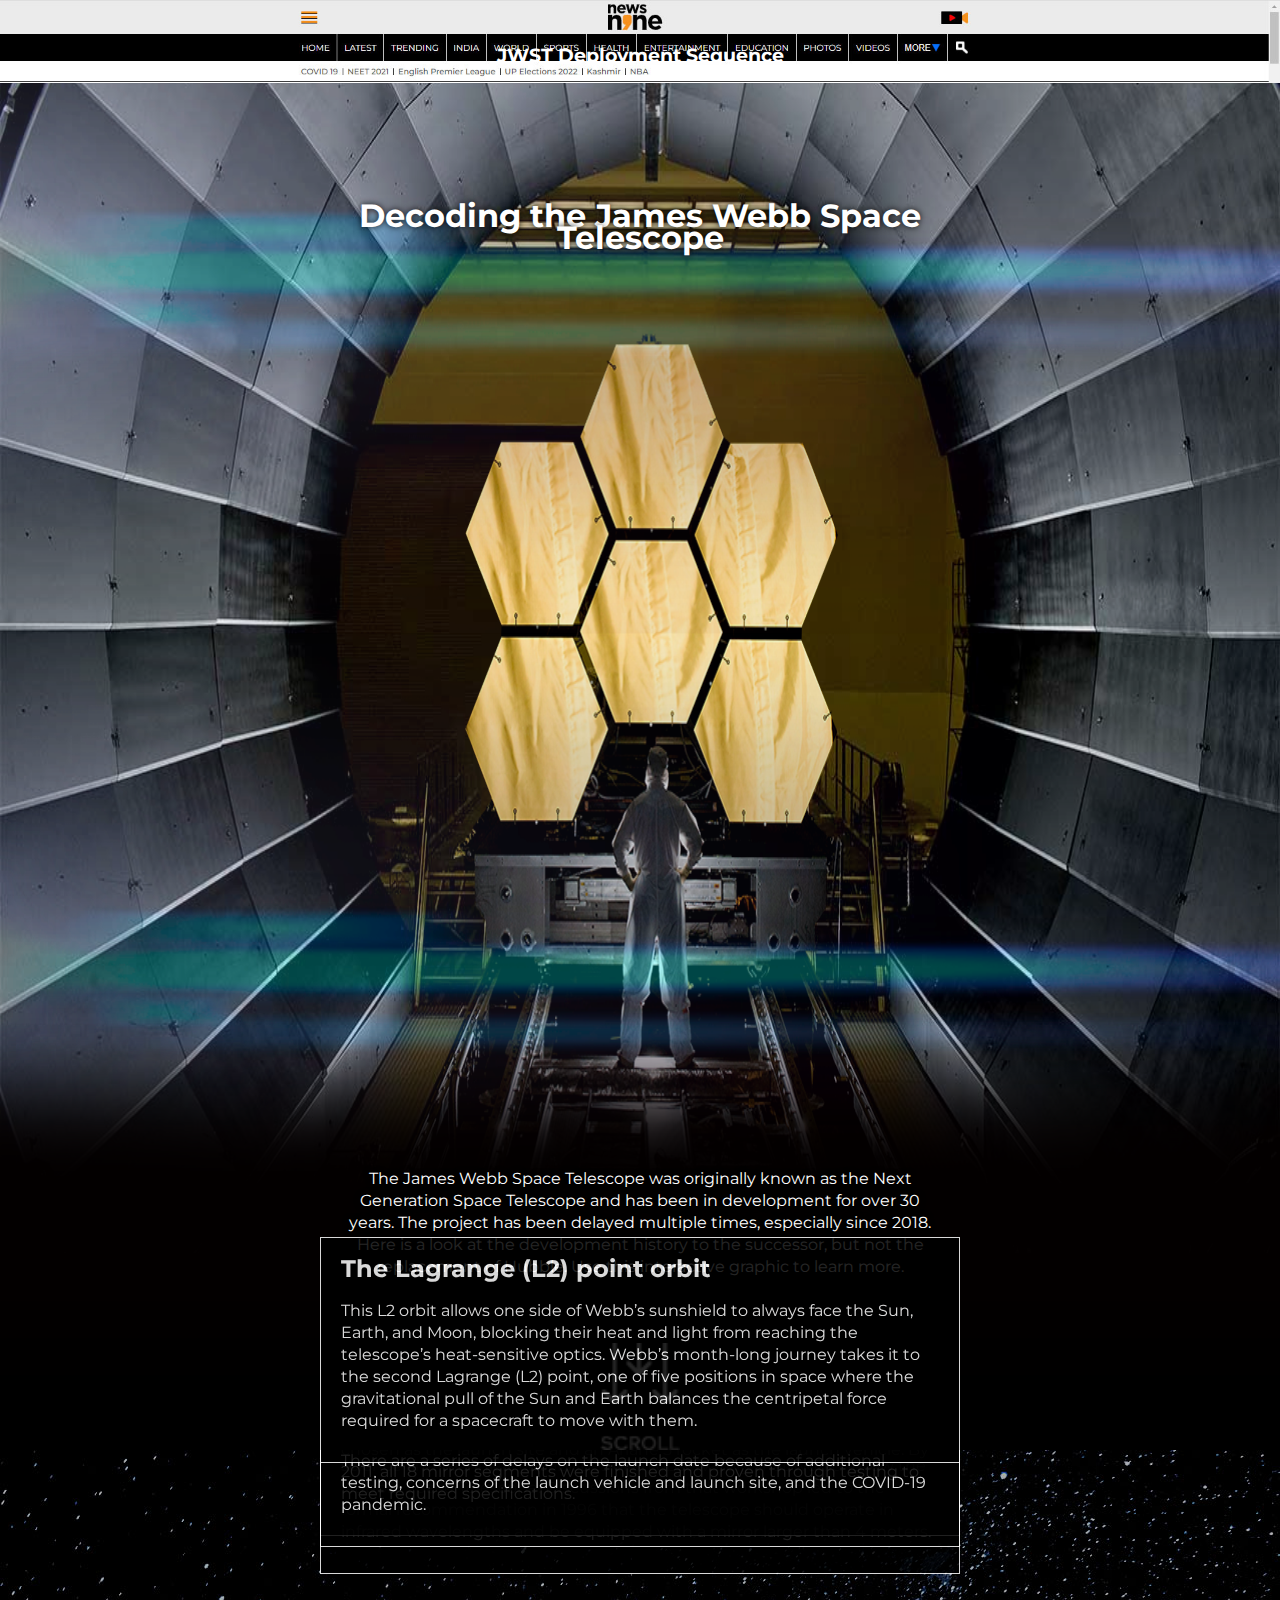
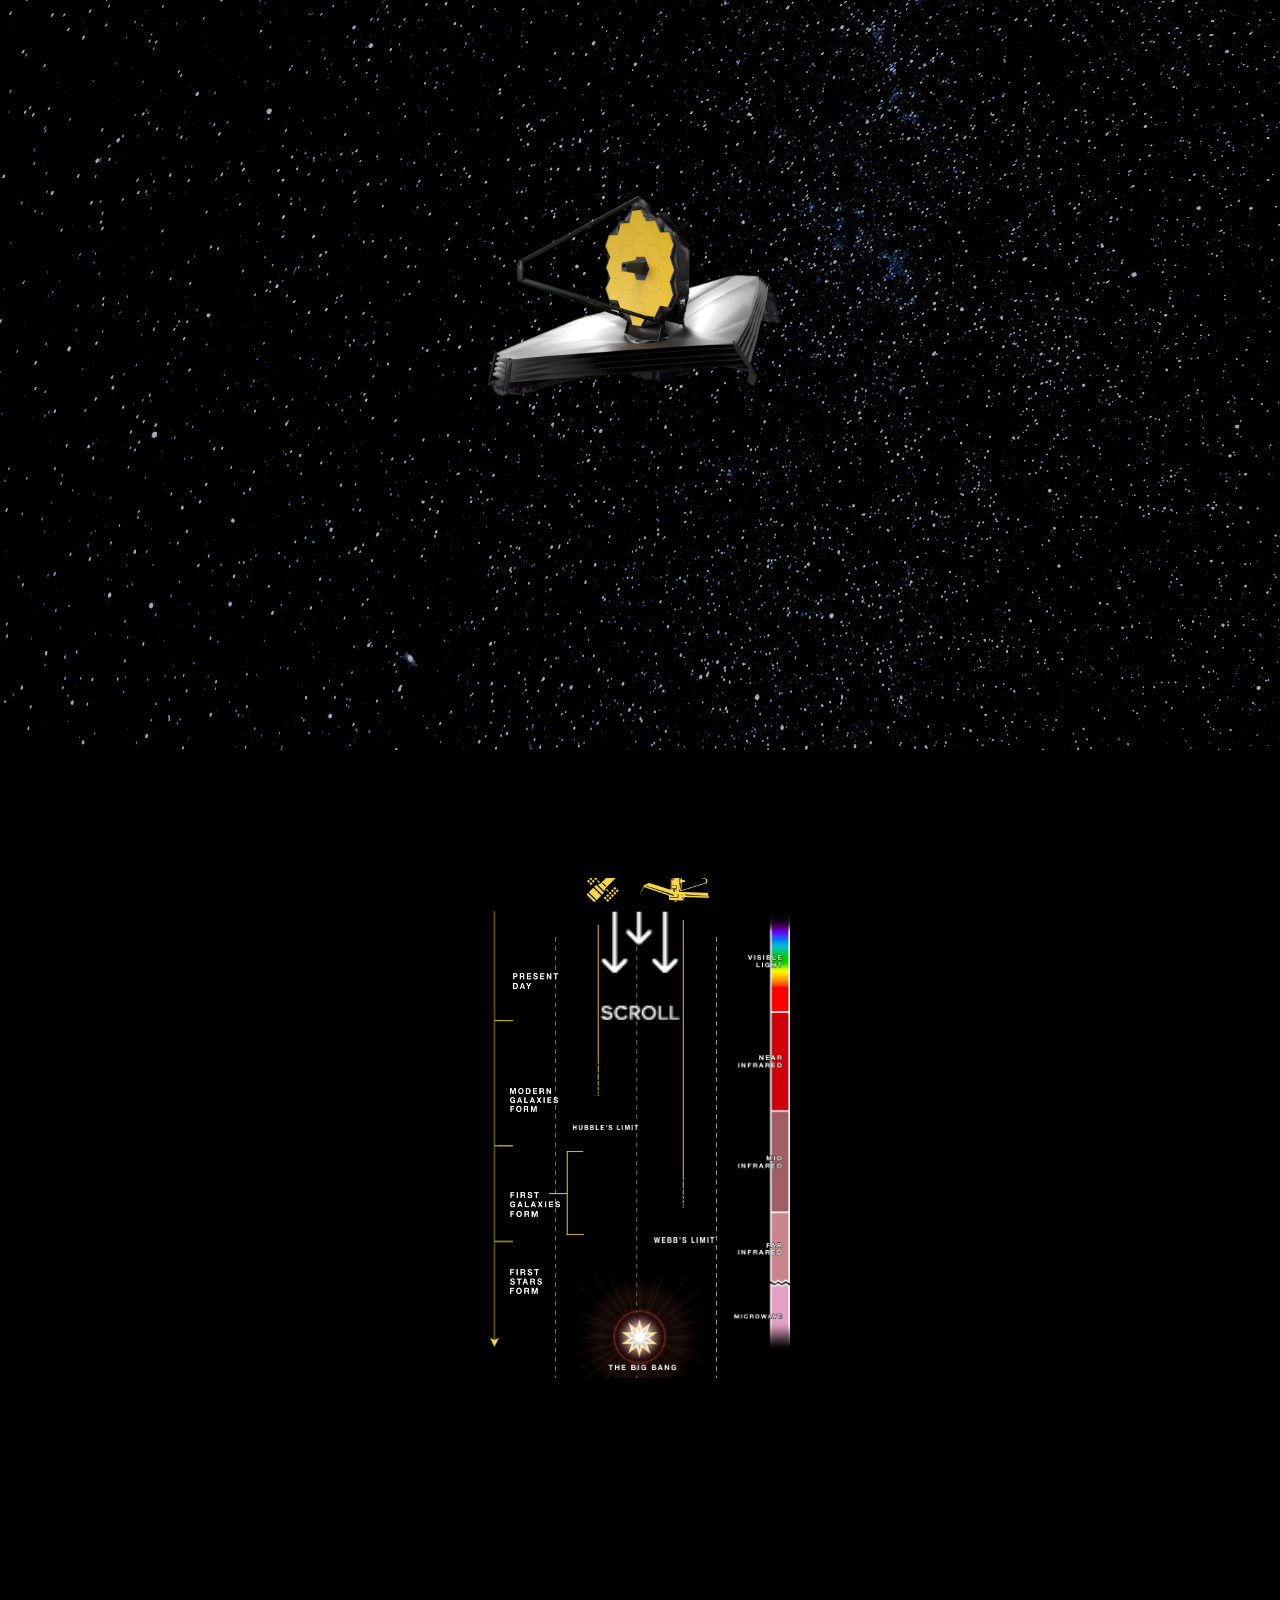
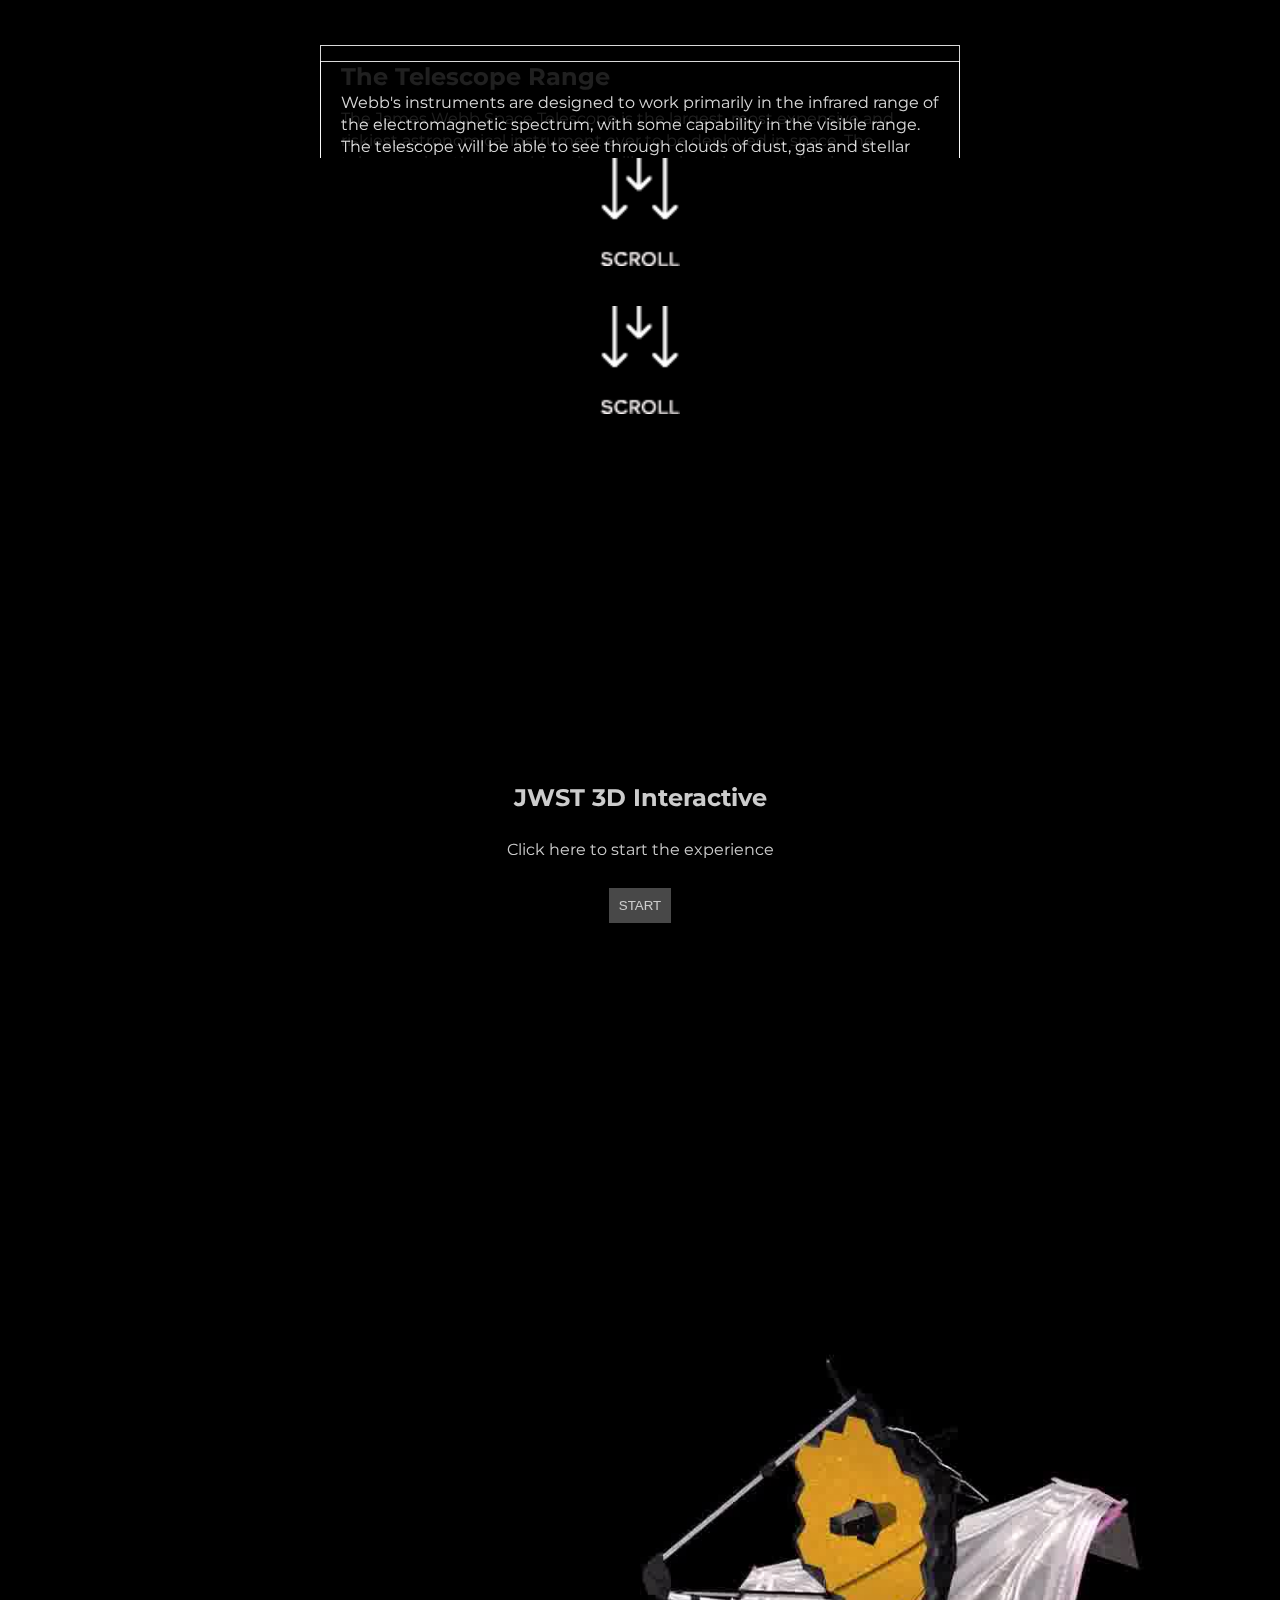
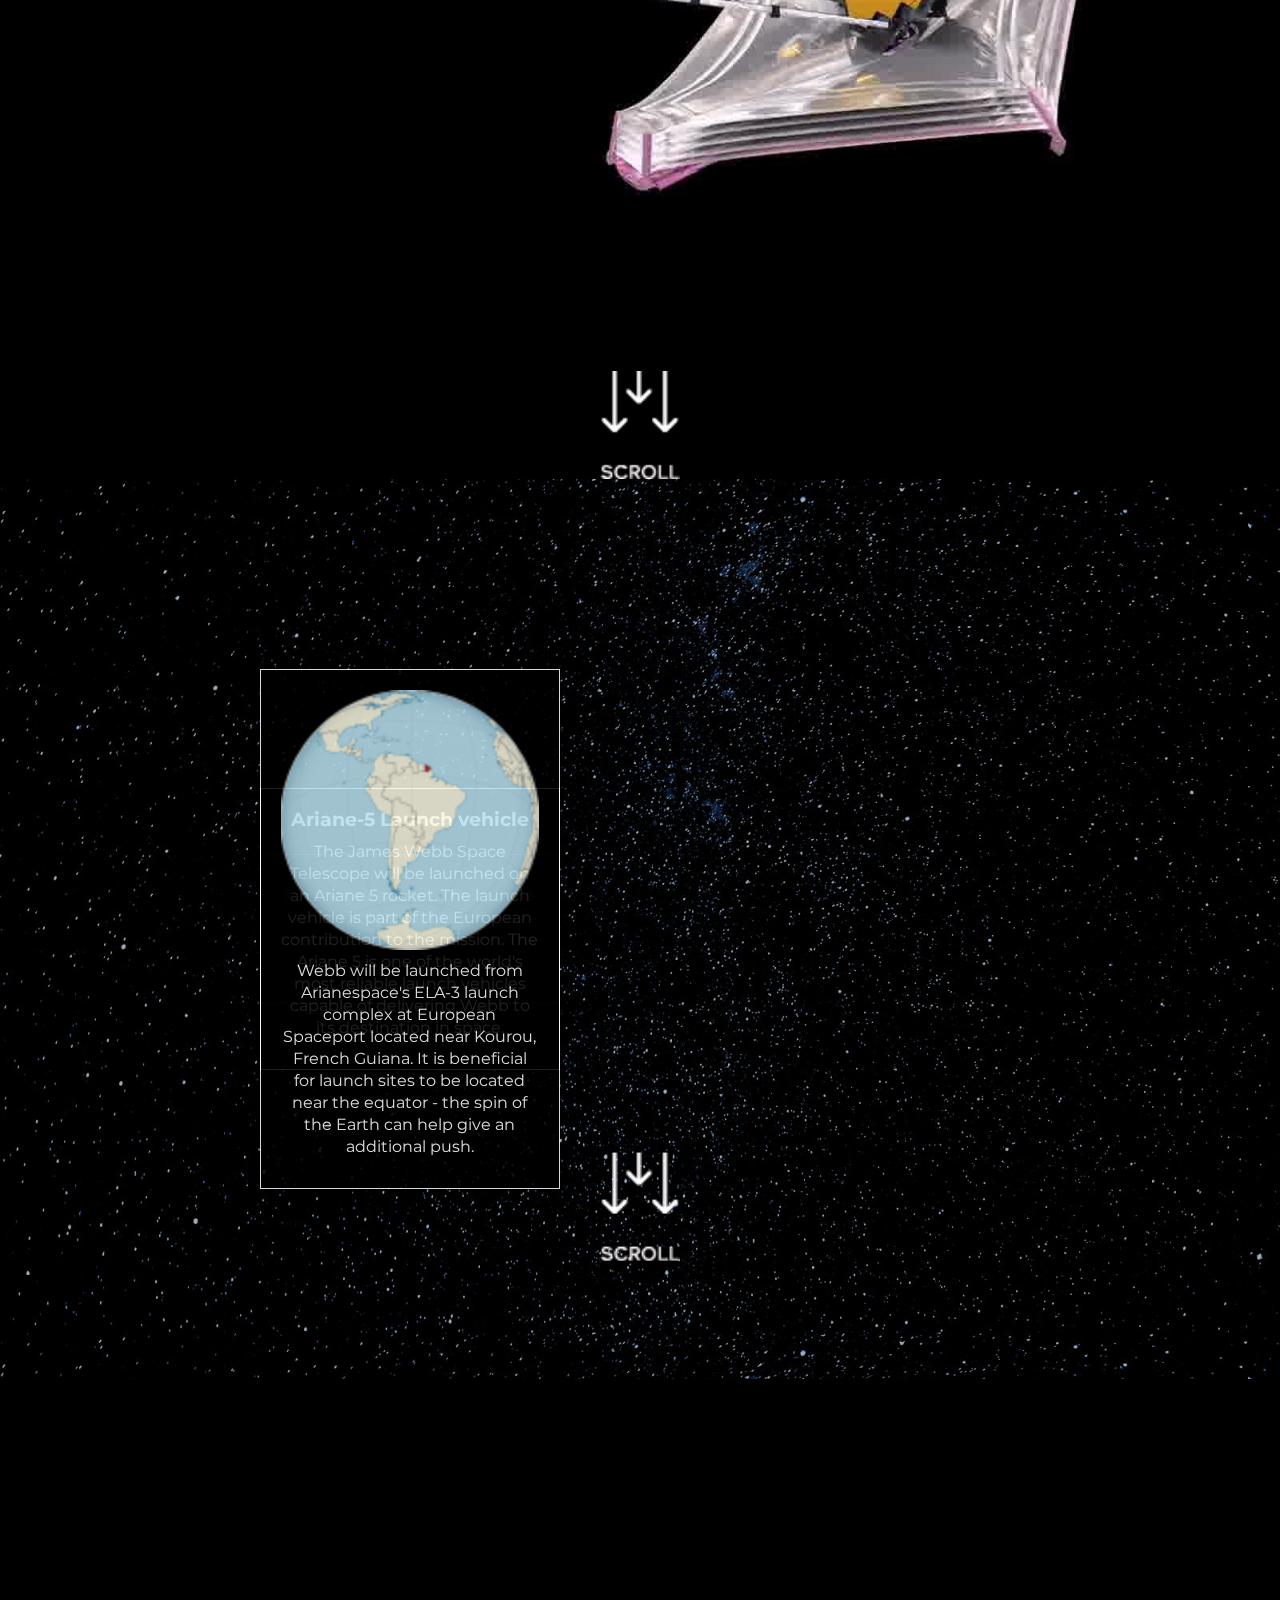
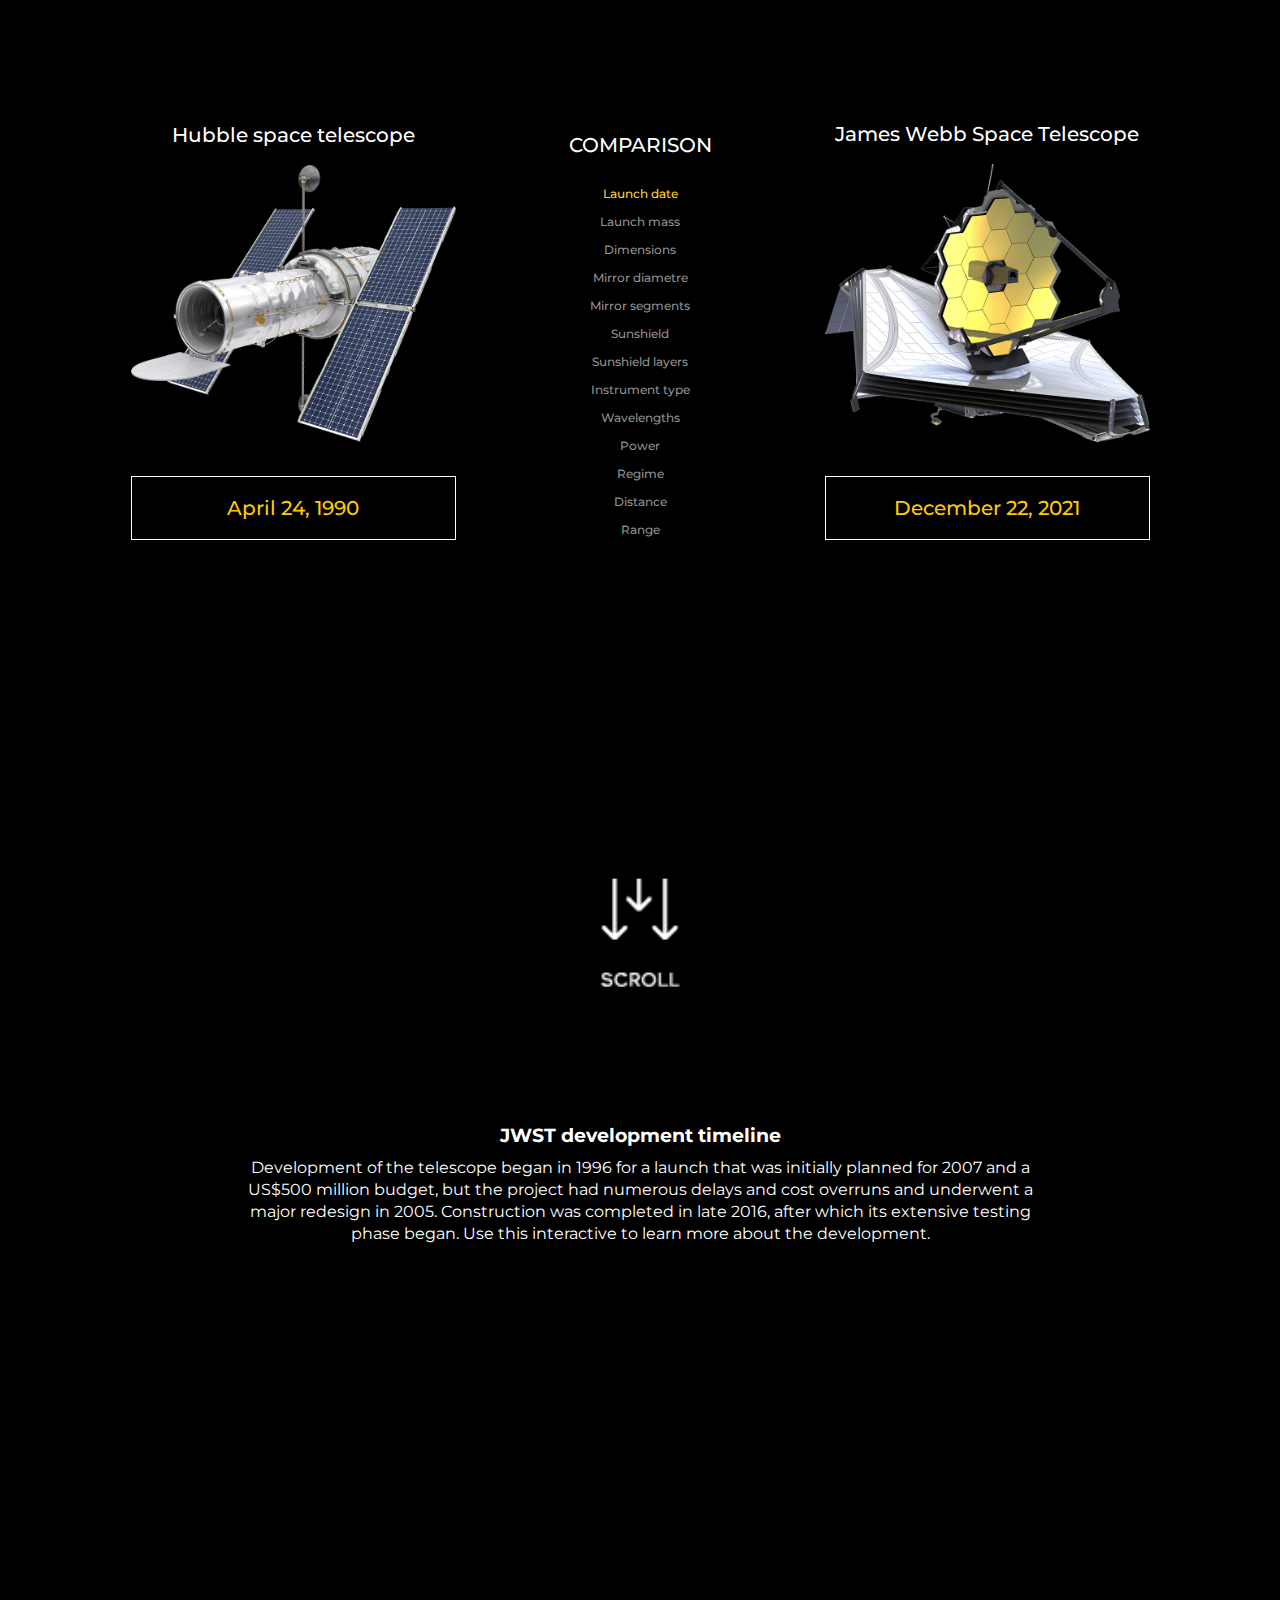
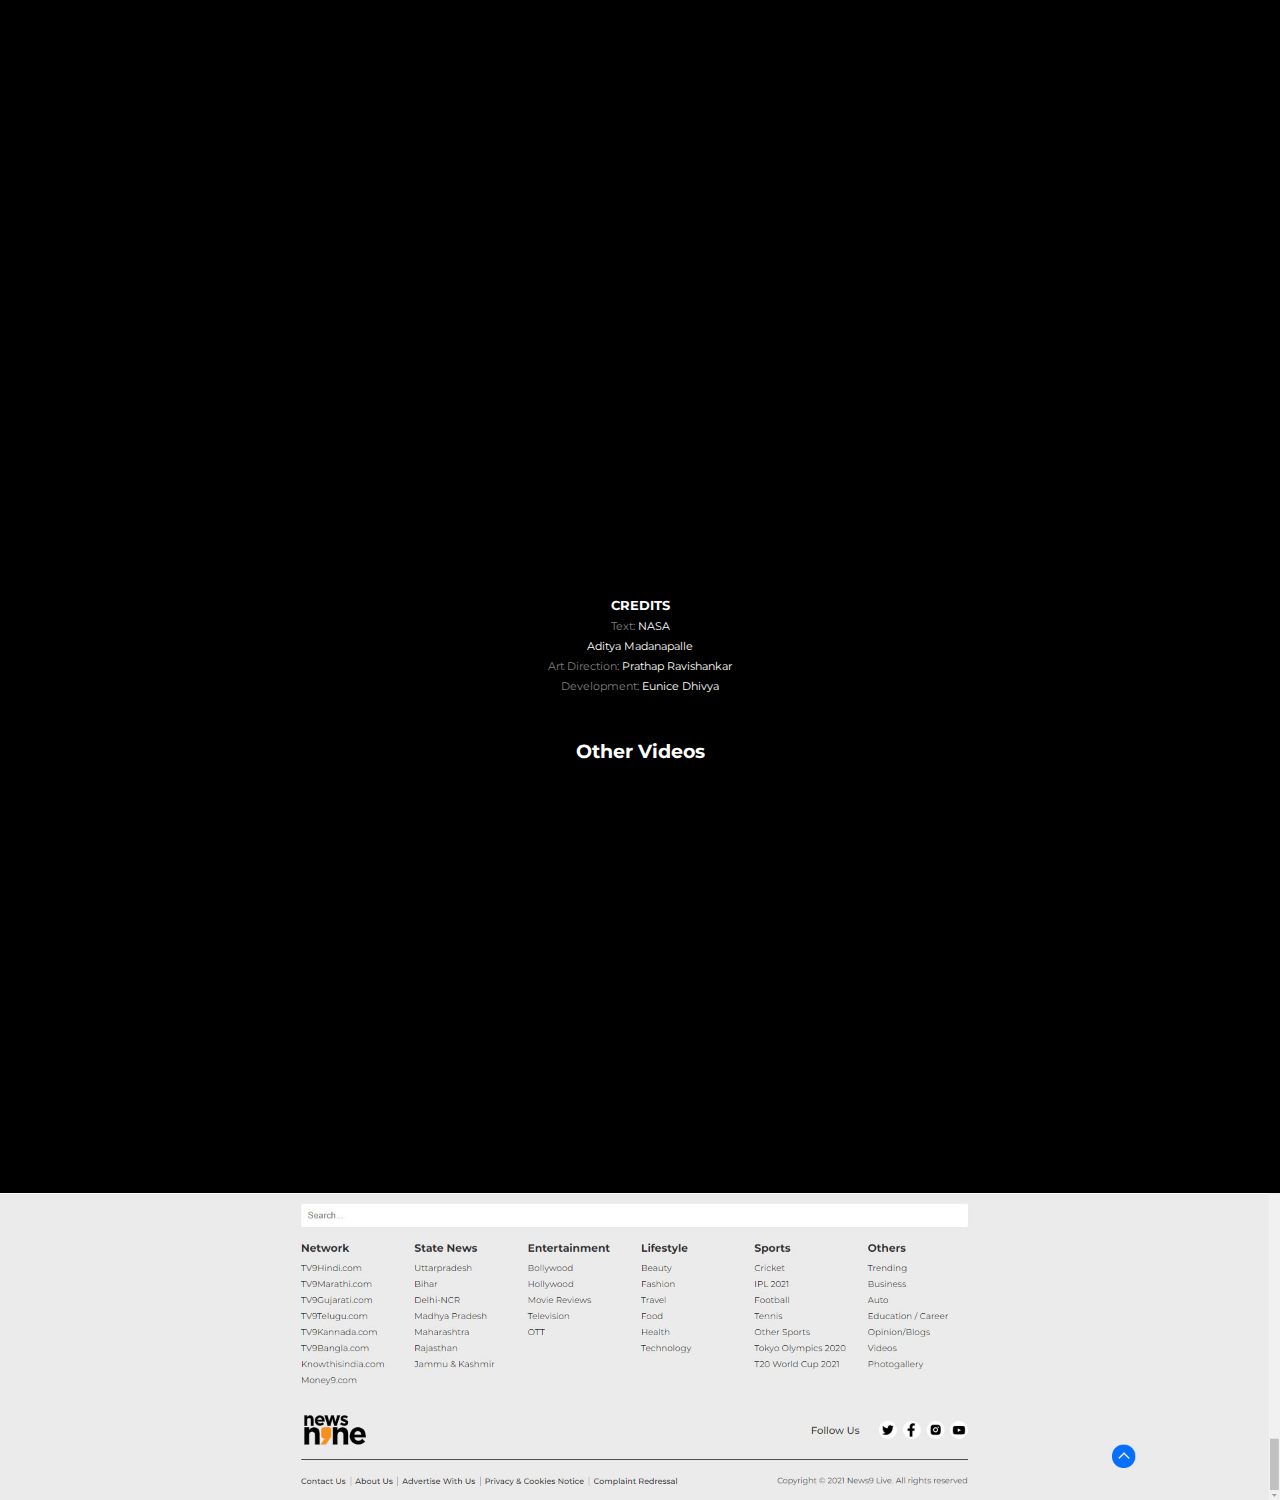
==== commit 170331e8: "add header / footer image and add position relative to intro" ====
--- a/index.html
+++ b/index.html
@@ -16,7 +16,7 @@
 </head>
 
 <body>
-
+    <img src="assets/header.jpg" style="width: 100%" alt="">
     <div class="tv9-interactive" id="tv9-interactive">
         <section id="intro-section">
             <div class="intro-container">
@@ -366,6 +366,7 @@
             </div>
         </section>
     </div>
+    <img src="assets/footer.jpg" style="width: 100%" alt="">
     <script src="https://cdnjs.cloudflare.com/ajax/libs/jquery/2.2.4/jquery.min.js"></script>
     <script src="https://cdnjs.cloudflare.com/ajax/libs/gsap/2.1.3/TweenMax.min.js"></script>
     <script src="https://cdnjs.cloudflare.com/ajax/libs/ScrollMagic/2.0.7/ScrollMagic.min.js"></script>
--- a/css/jwst.css
+++ b/css/jwst.css
@@ -59,6 +59,7 @@
     height: 140vh;
     width: 100%;
     padding: 0;
+    position: relative;
 }
 #intro-section .intro-container{
     width: 100%;
@@ -437,10 +438,10 @@
     border: 1px solid #000;
 }
 
-/* .model {
-    width: 100vh;
+.model {
+    width: 100vw;
     height: 100vh;
-}*/
+}
 
 
 .model.active{
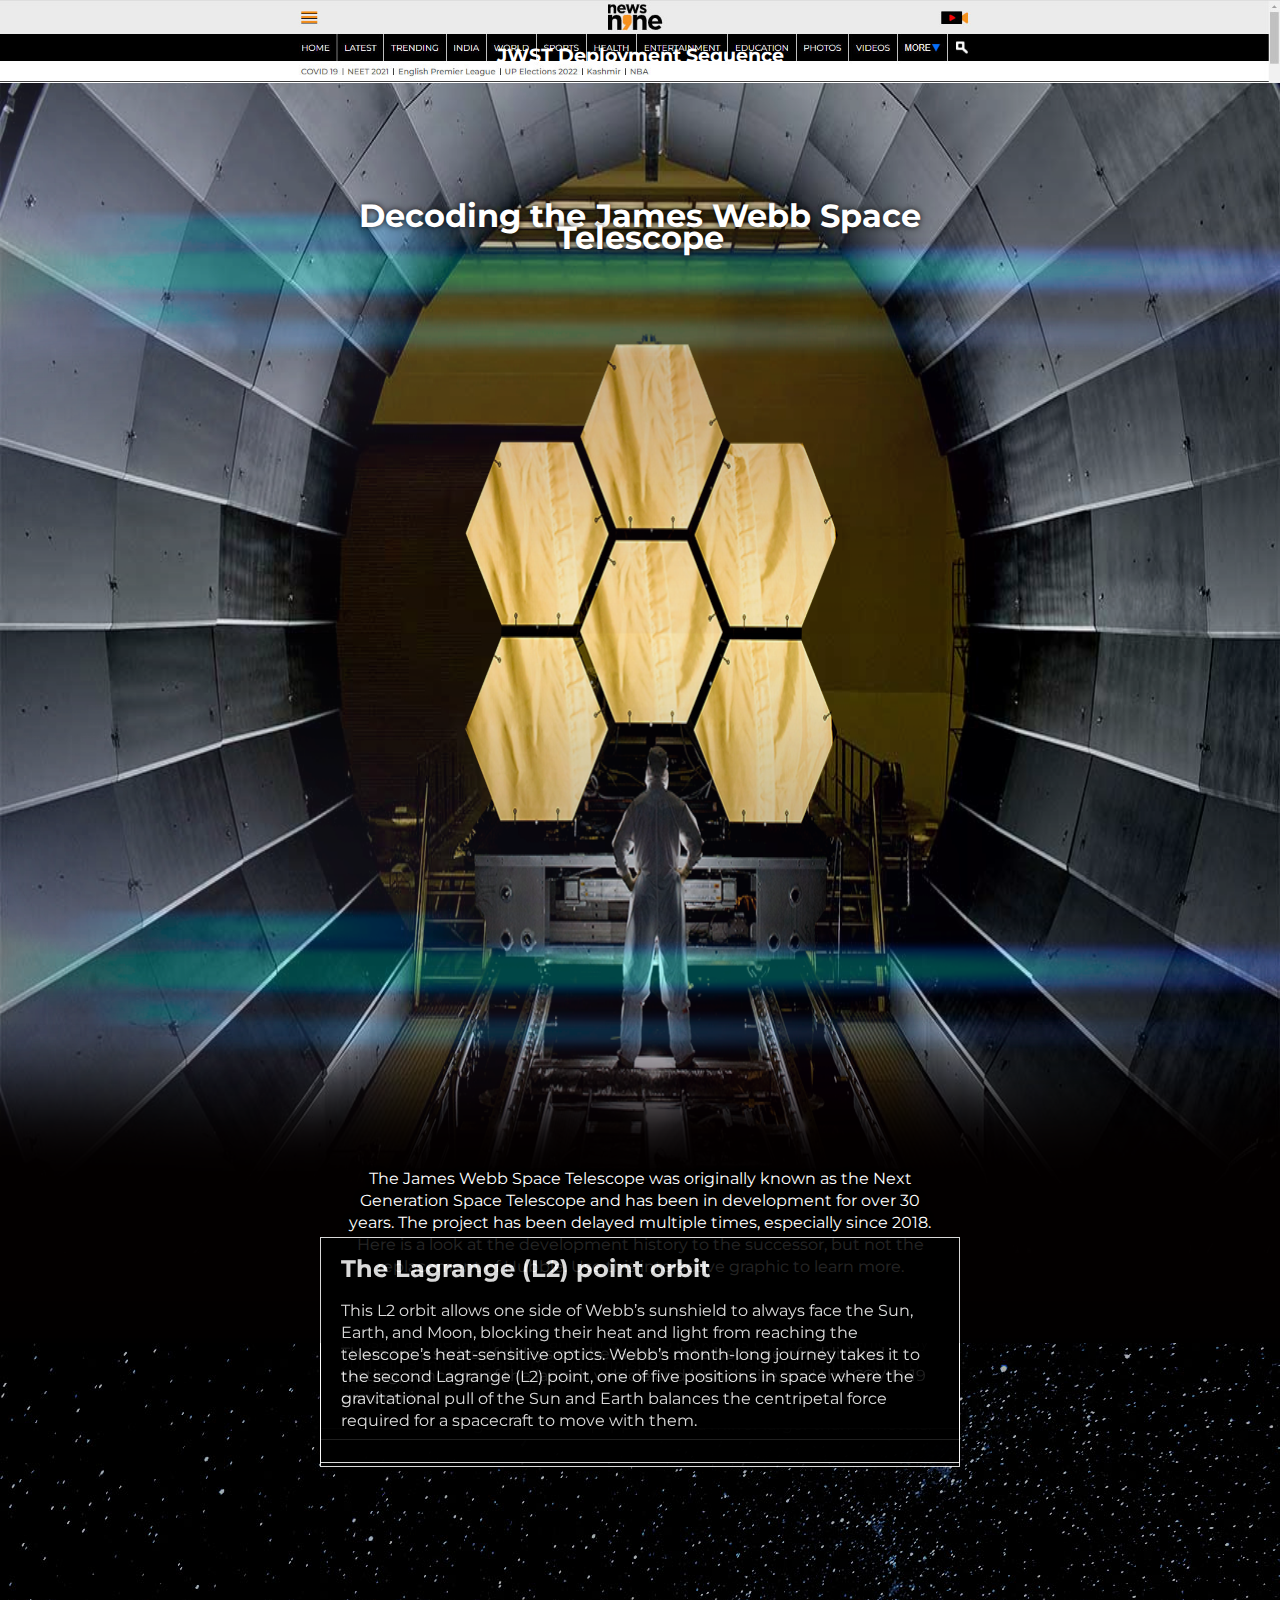
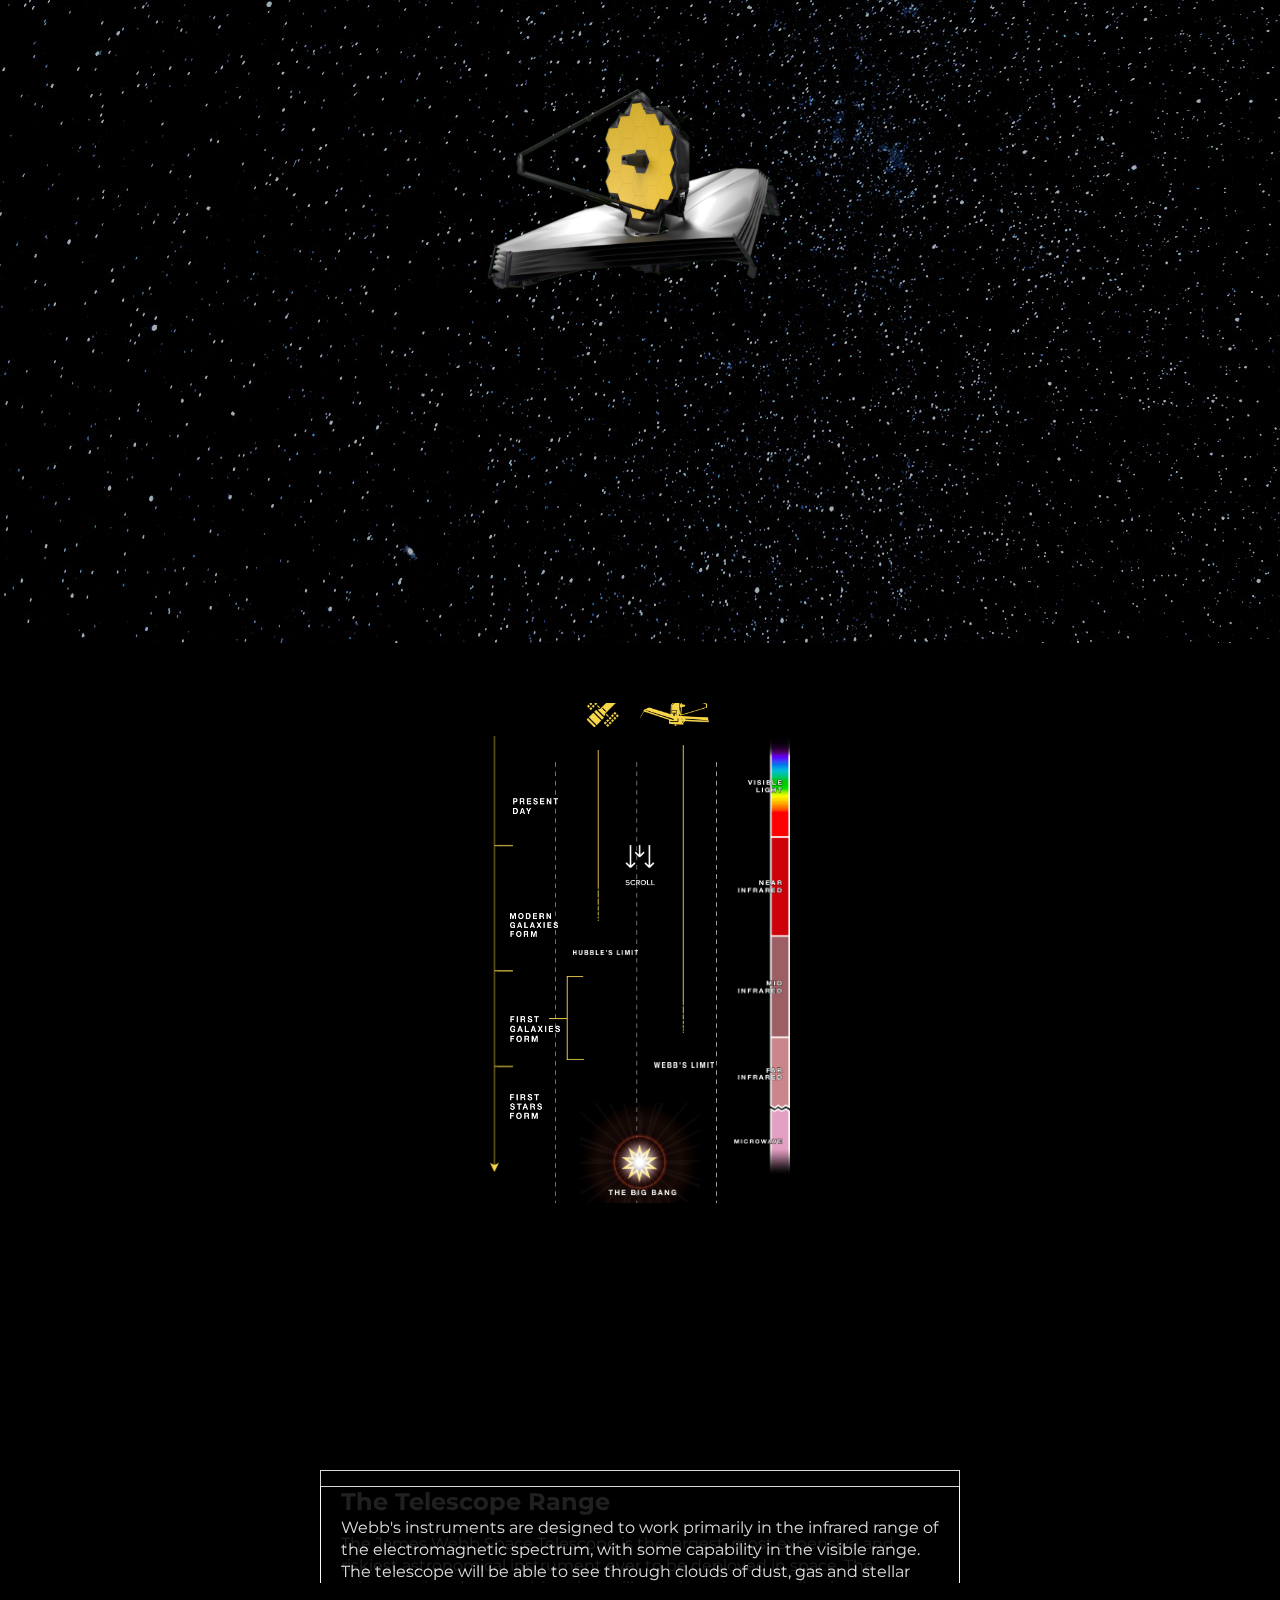
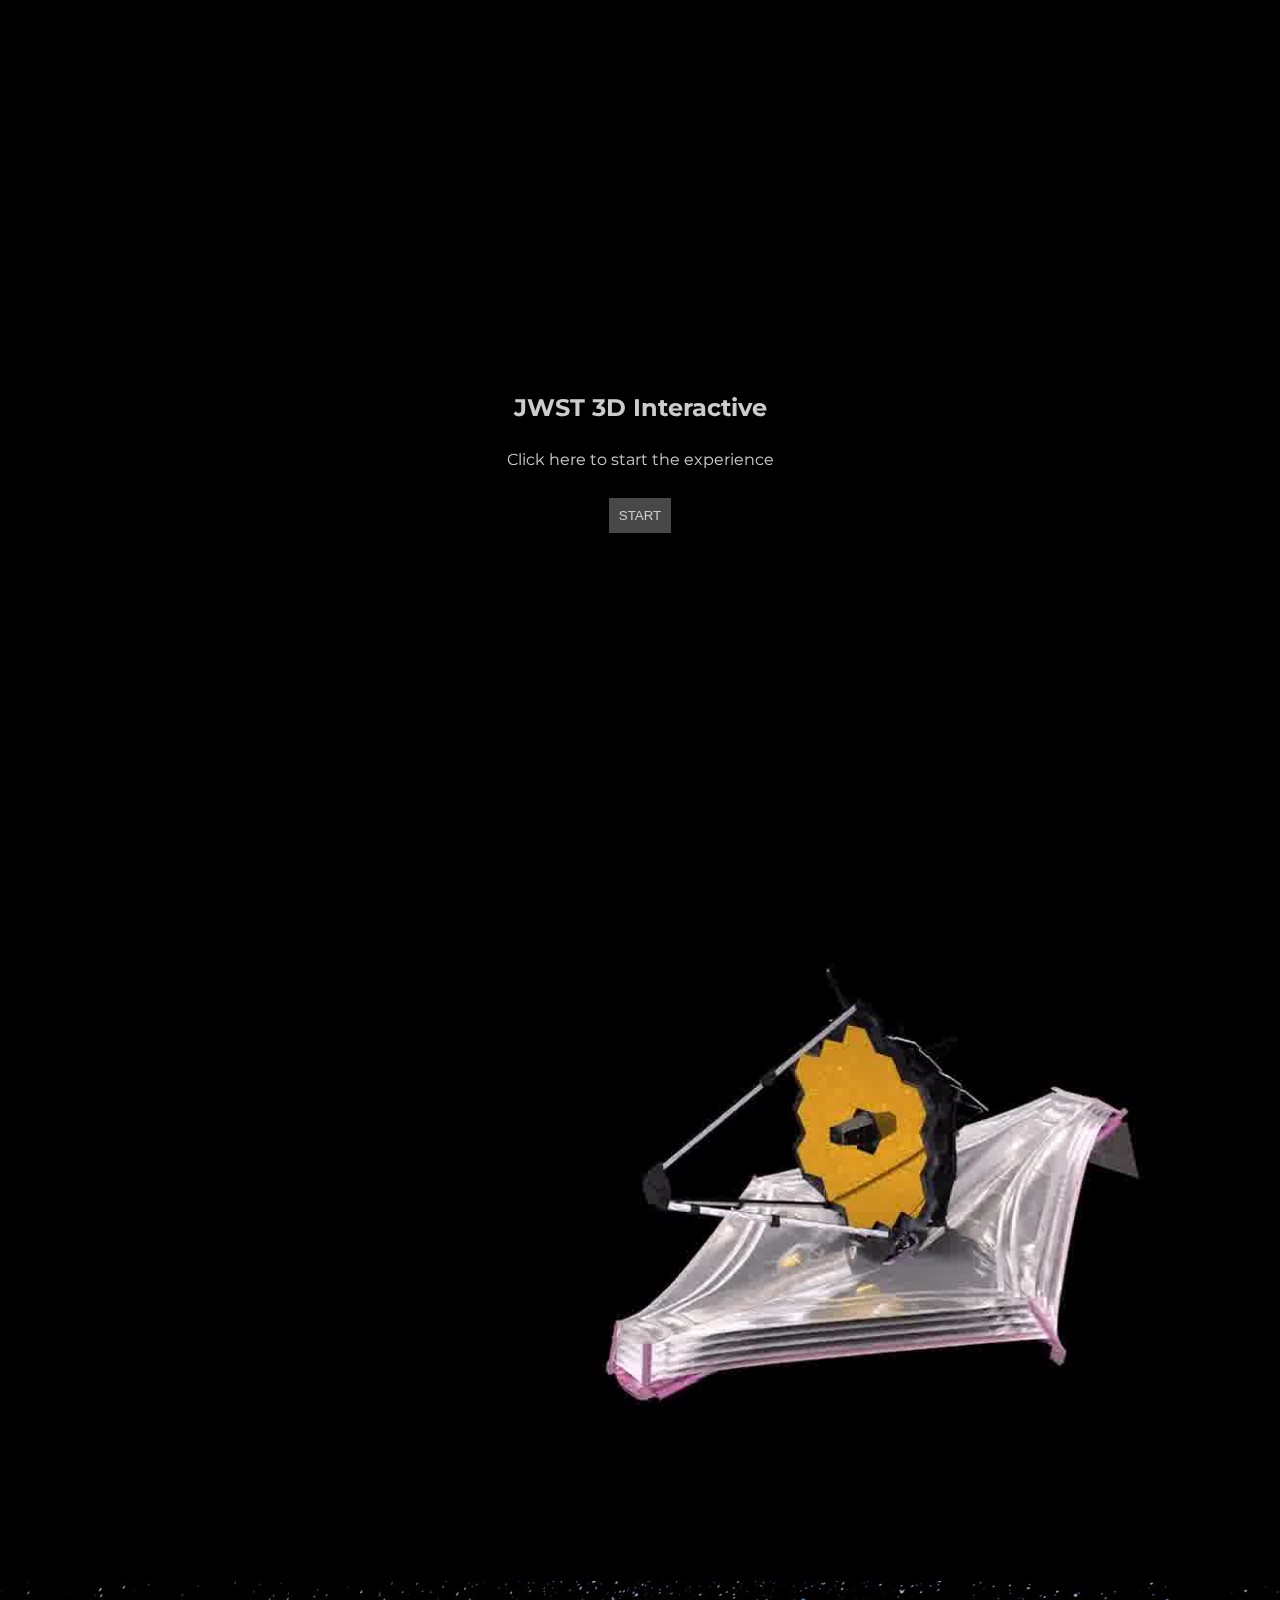
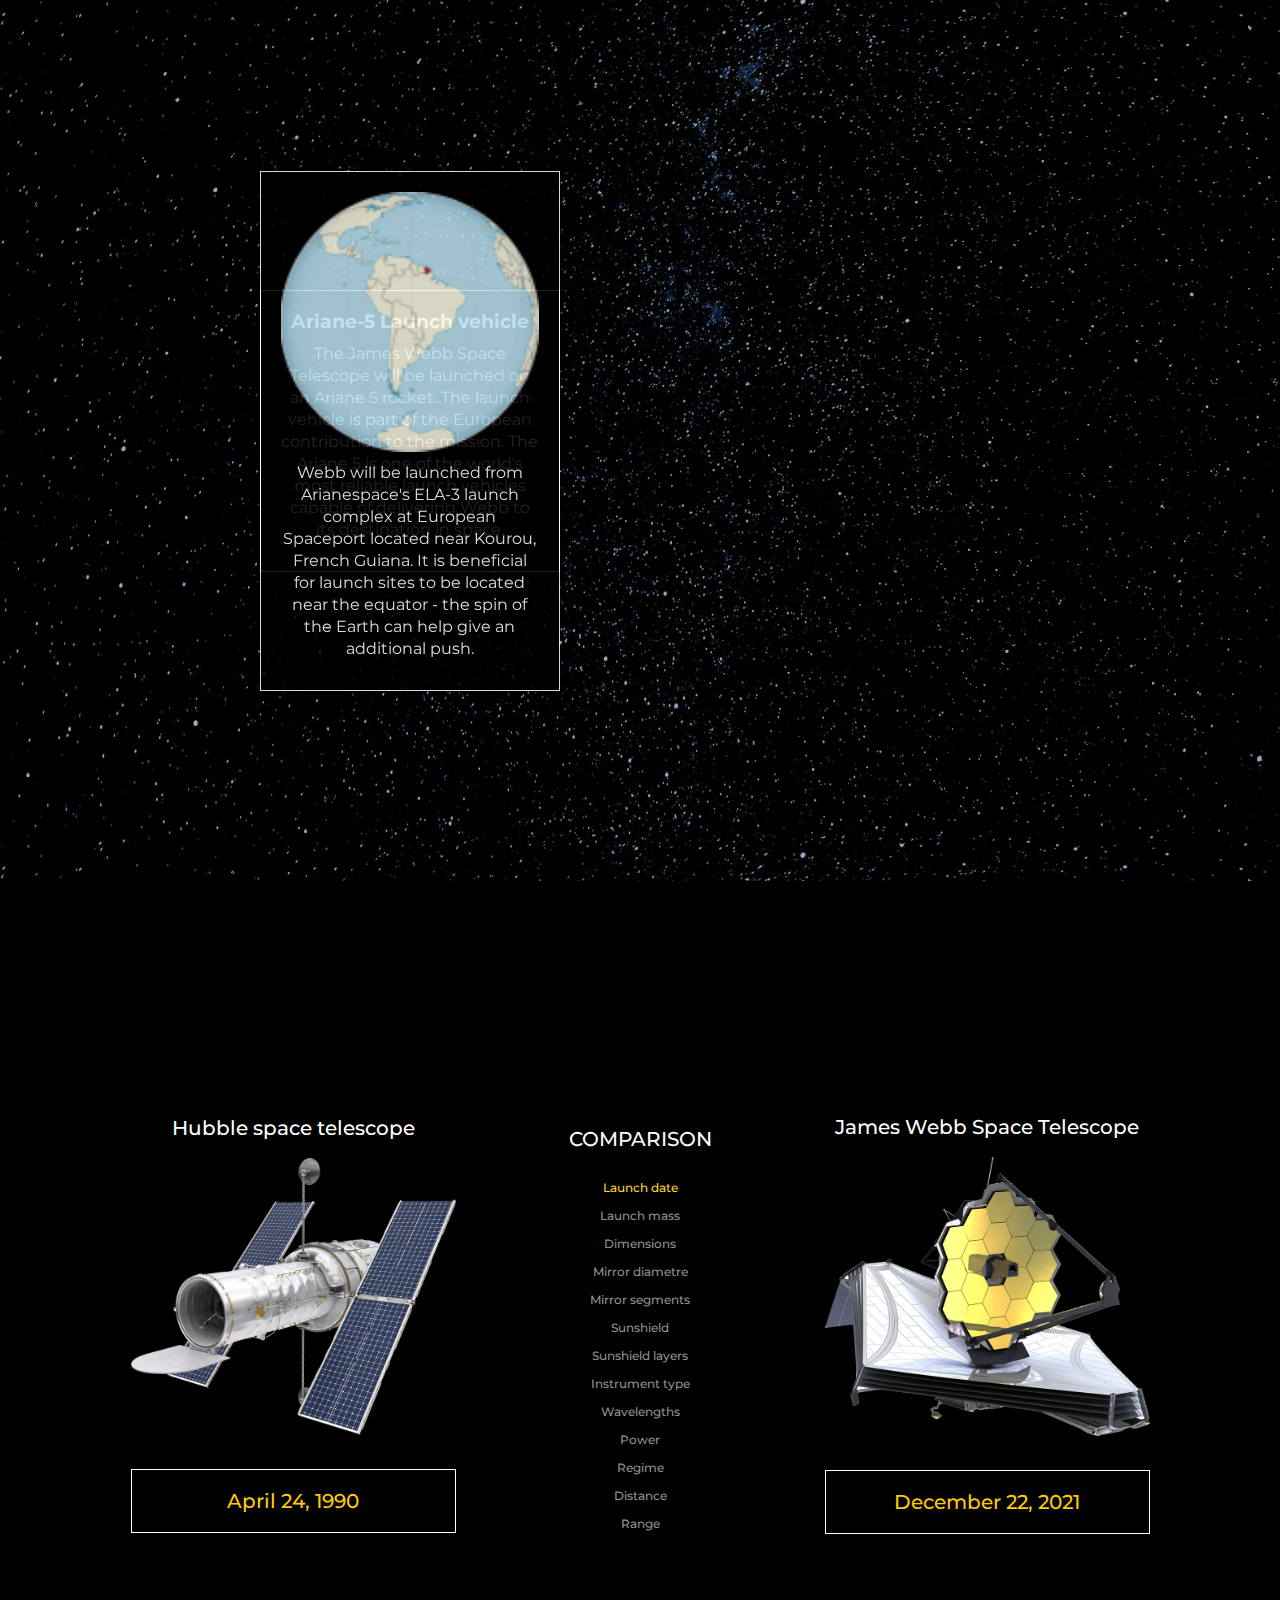
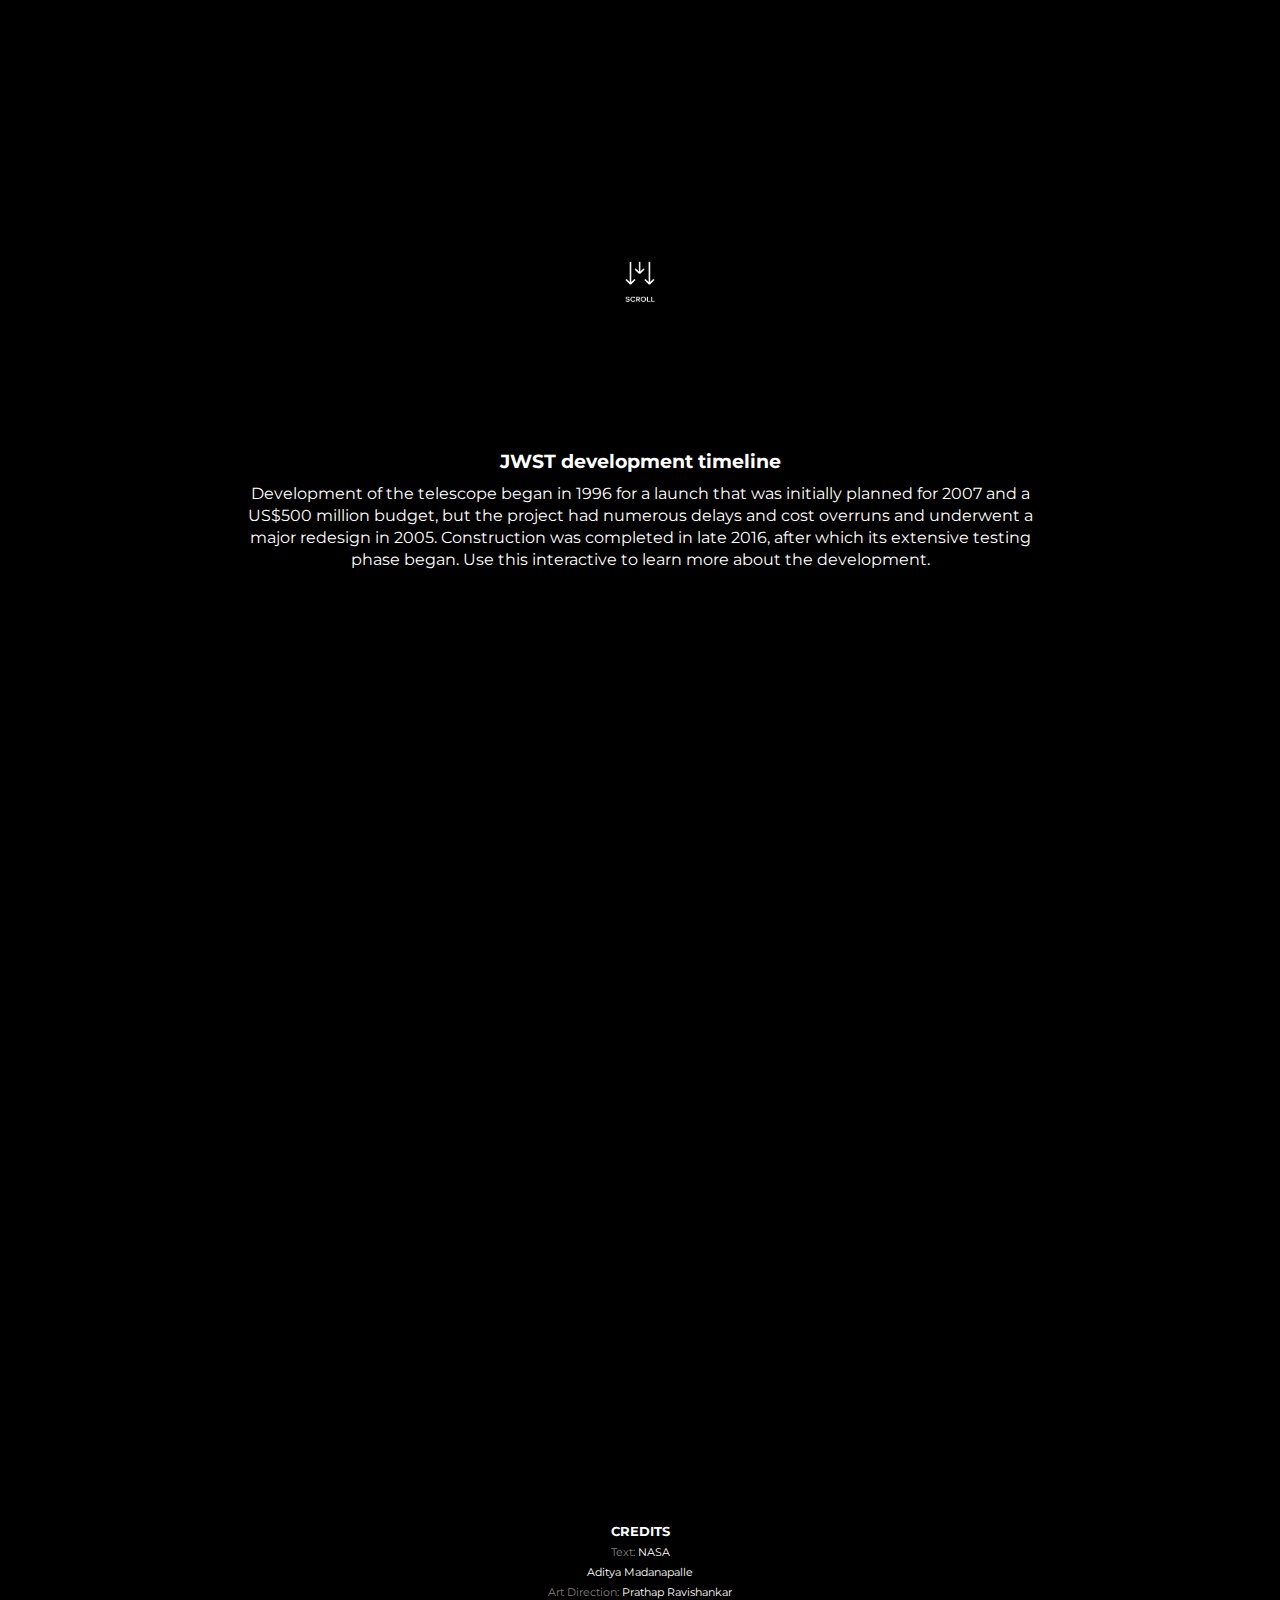
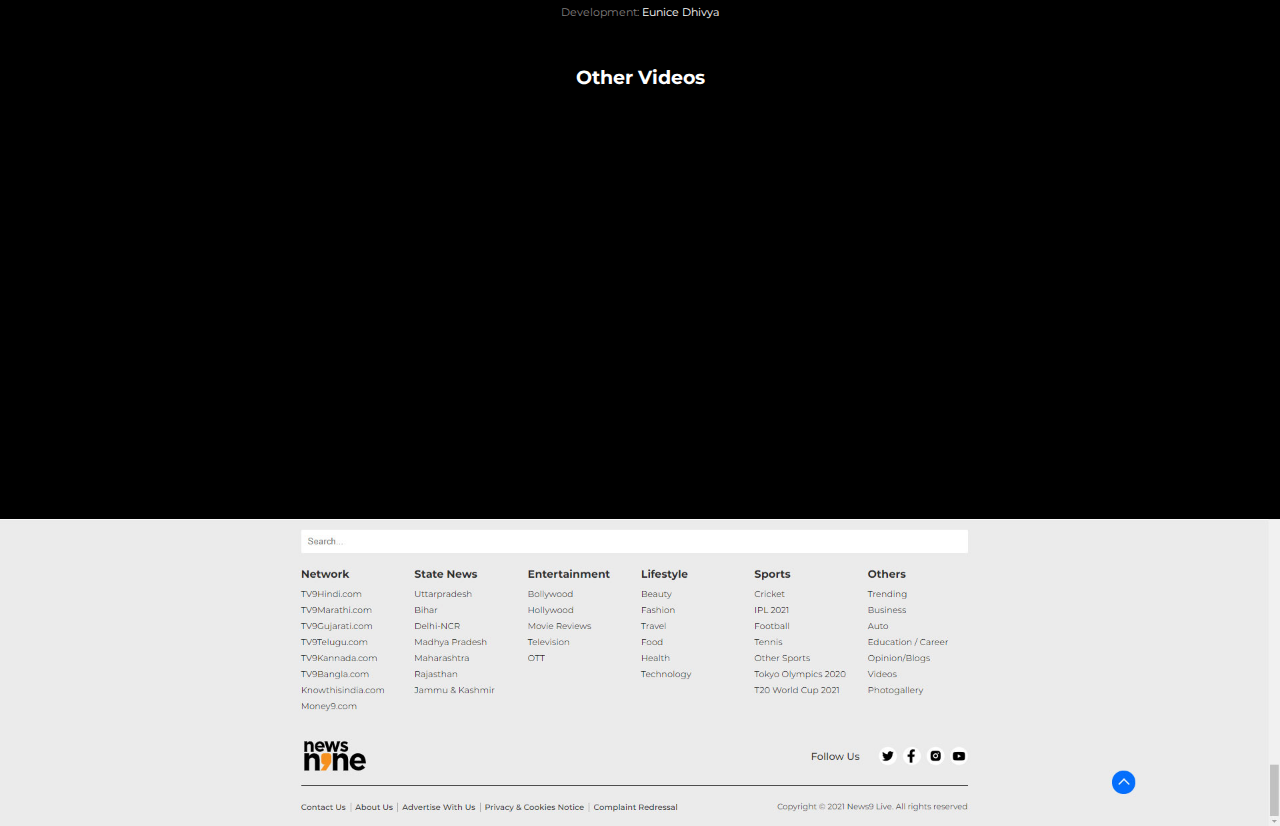
==== commit 88a83f37: "fix scroll icon spacing and remove from specfic sections" ====
--- a/index.html
+++ b/index.html
@@ -49,7 +49,7 @@
                 </div>
             </div>
         </section>
-        <img src="assets/imgs/scroll.png" class="scroll-img" id="scroll1">
+        <!-- <img src="assets/imgs/scroll.png" class="scroll-img" id="scroll1"> -->
         <section id="origins">
             <img src="assets/imgs/james-webb-1.png" alt="James Web Telescope" id="origins-image">
             <div id="shine-effect"></div>
@@ -126,7 +126,7 @@
                     Webb will provide the most spectacular astronomical images over its mission duration.</p>
             </div>
         </section>
-        <img src="assets/imgs/scroll.png" class="scroll-img" id="scroll3">
+        <!-- <img src="assets/imgs/scroll.png" class="scroll-img" id="scroll3"> -->
         <section id="the-lagrange">
             <div class="section-content" id="lagrange-para1">
                 <h2>The Lagrange (L2) point orbit</h2>
@@ -145,7 +145,7 @@
             <div class="img-orbit"></div>
 
         </section>
-        <img src="assets/imgs/scroll.png" class="scroll-img" id="scroll4">
+        <!-- <img src="assets/imgs/scroll.png" class="scroll-img" id="scroll4"> -->
         <section id="jwst-3d">
             <div class="interactive-3d">
                 <div class="cover-3d" id="cover-3d">
@@ -220,7 +220,7 @@
                 <p>Orbital injection burn</p>
             </div>
         </section>
-        <img src="assets/imgs/scroll.png" class="scroll-img" id="scroll5">
+        <!-- <img src="assets/imgs/scroll.png" class="scroll-img" id="scroll5"> -->
         <section id="ariane">
             <img id="myimg2" src="assets/imgs/webb-rocket.png">
             <div id="backtorocket" class="section-content">
@@ -270,7 +270,7 @@
 
             </div>
         </section>
-        <img src="assets/imgs/scroll.png" class="scroll-img" id="scroll6">
+        <!-- <img src="assets/imgs/scroll.png" class="scroll-img" id="scroll6"> -->
         <section id="comparision">
             <div class="col">
                 <h3>Hubble space telescope</h3>
--- a/css/jwst.css
+++ b/css/jwst.css
@@ -21,18 +21,22 @@
 
 .scroll-img{
     width: 100% !important;
-    max-width: 80px;
+    max-width: 30px;
     margin: 0 auto;
 }
-#scroll2{
-    transform: translateY(150%);
-}
+ #scroll2{
+    transform: translateY(500%);
+}
+ #scroll7{
+    transform: translateY(200%);
+}
+/*
 #scroll6{
     transform: translateY(-210%);
 }
 #scroll7{
     transform: translateY(85%);
-}
+} */
 .tv9-interactive section{
     padding:20px;
     box-sizing: border-box;
@@ -723,6 +727,17 @@
 }
 
 @media (max-width:767px){
+    .scroll-img{
+        width: 100% !important;
+        max-width: 50px;
+        margin: 0 auto;
+    }
+    #scroll2{
+        transform: translateY(300%);
+    }
+    #scroll7{
+        transform: translateY(200%);
+    }
     .credits {
         margin-top: -30%;
     }
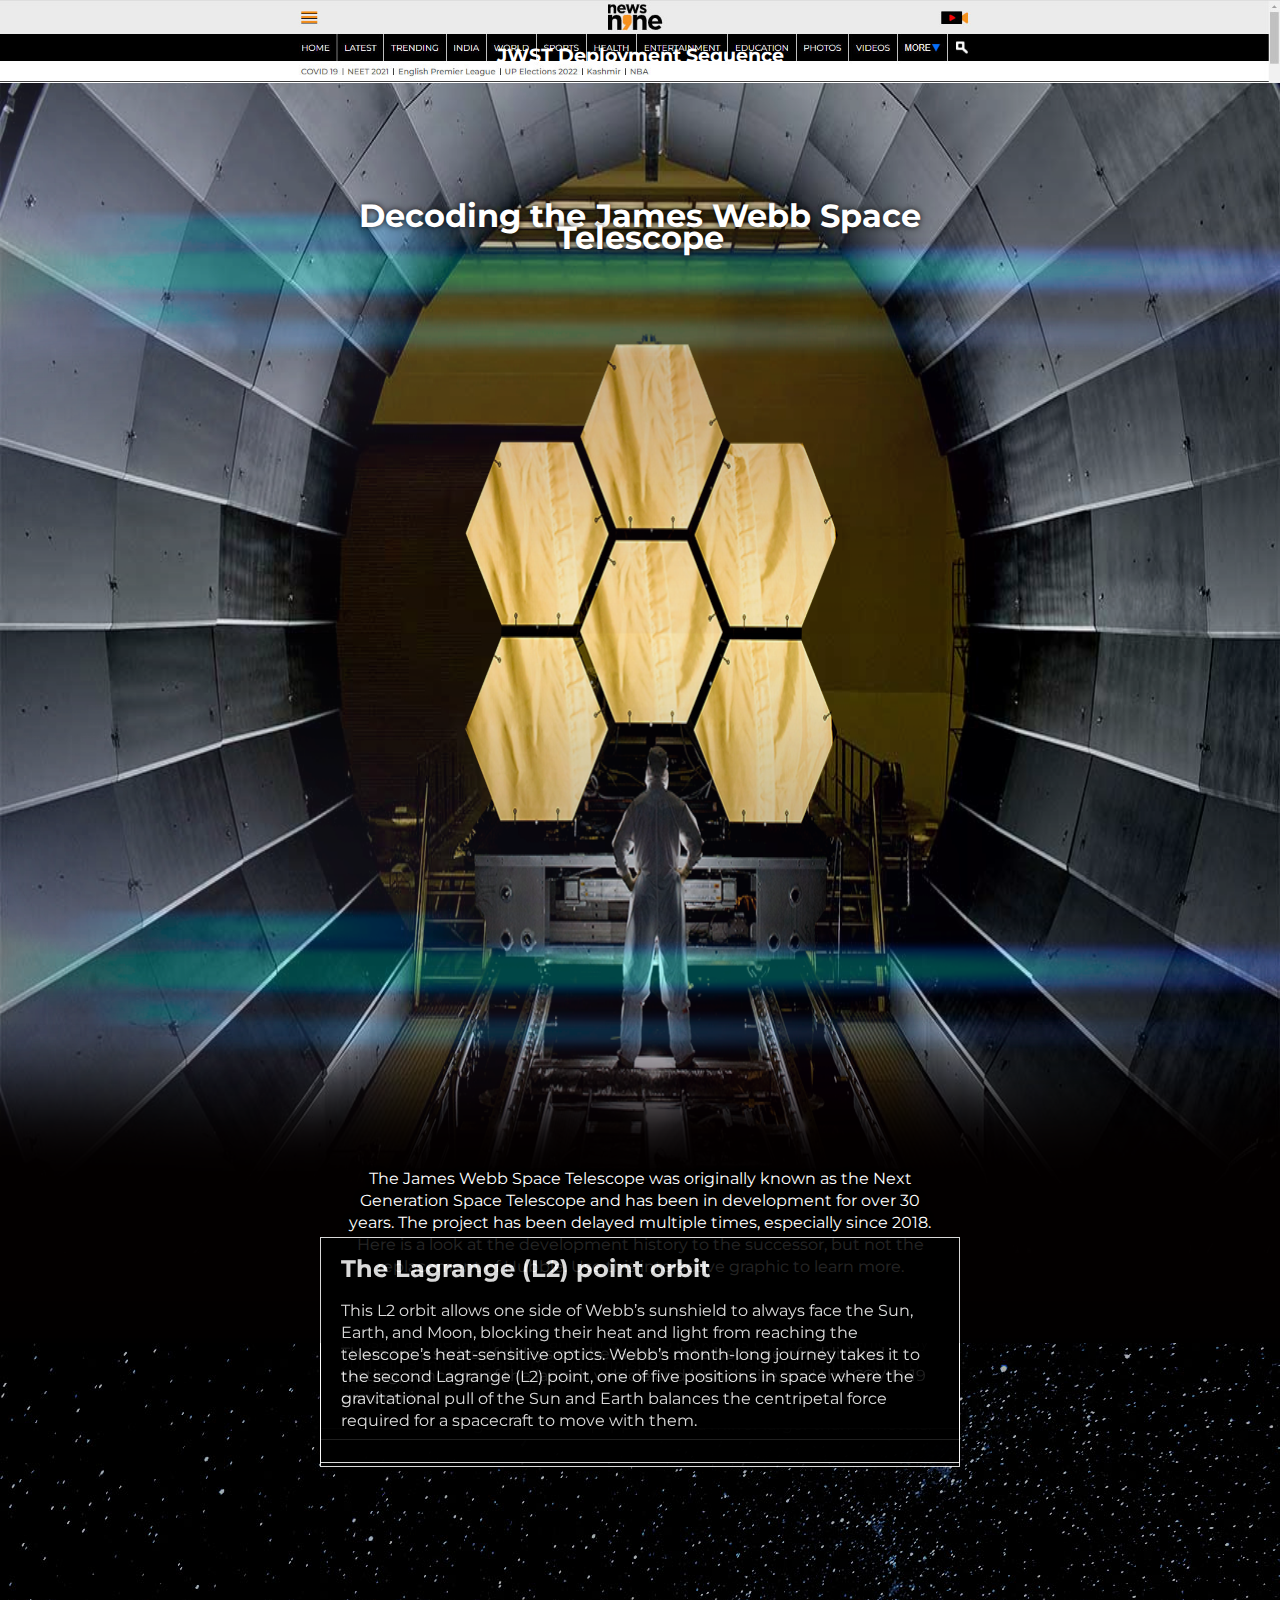
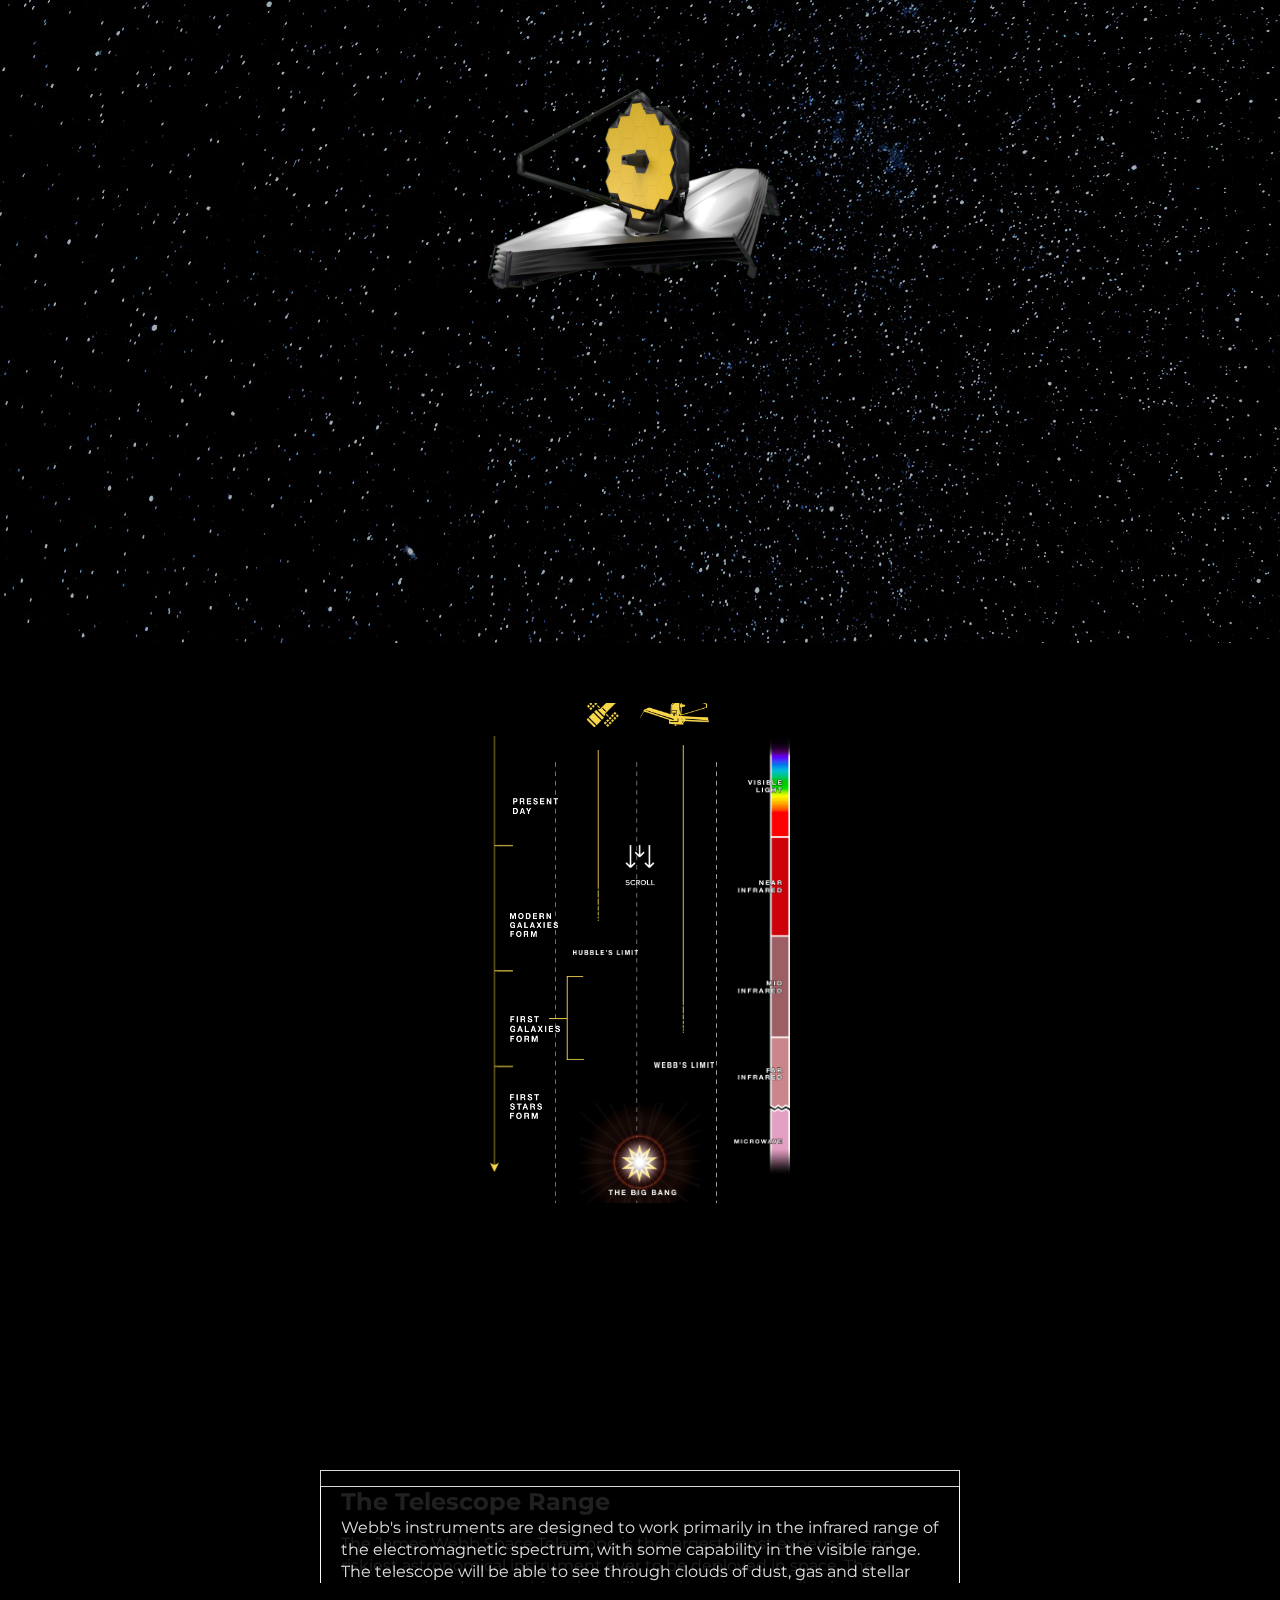
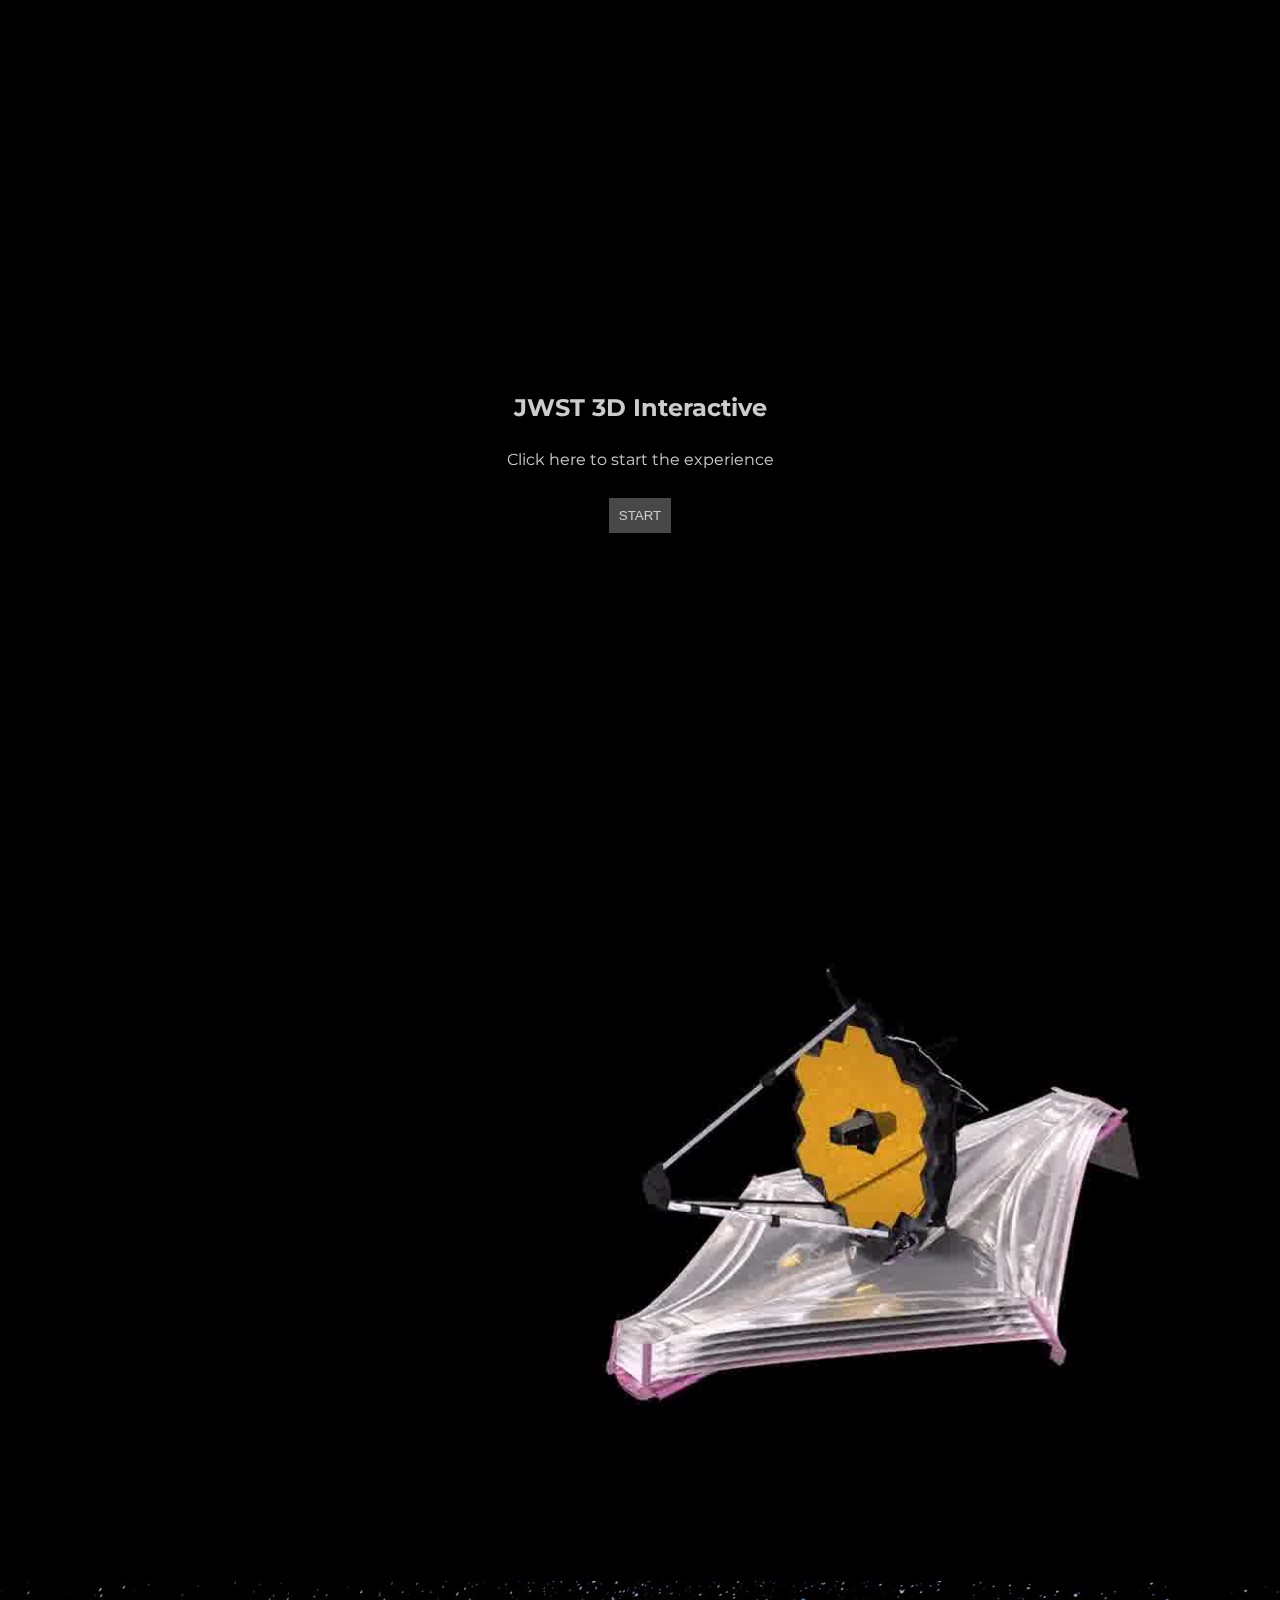
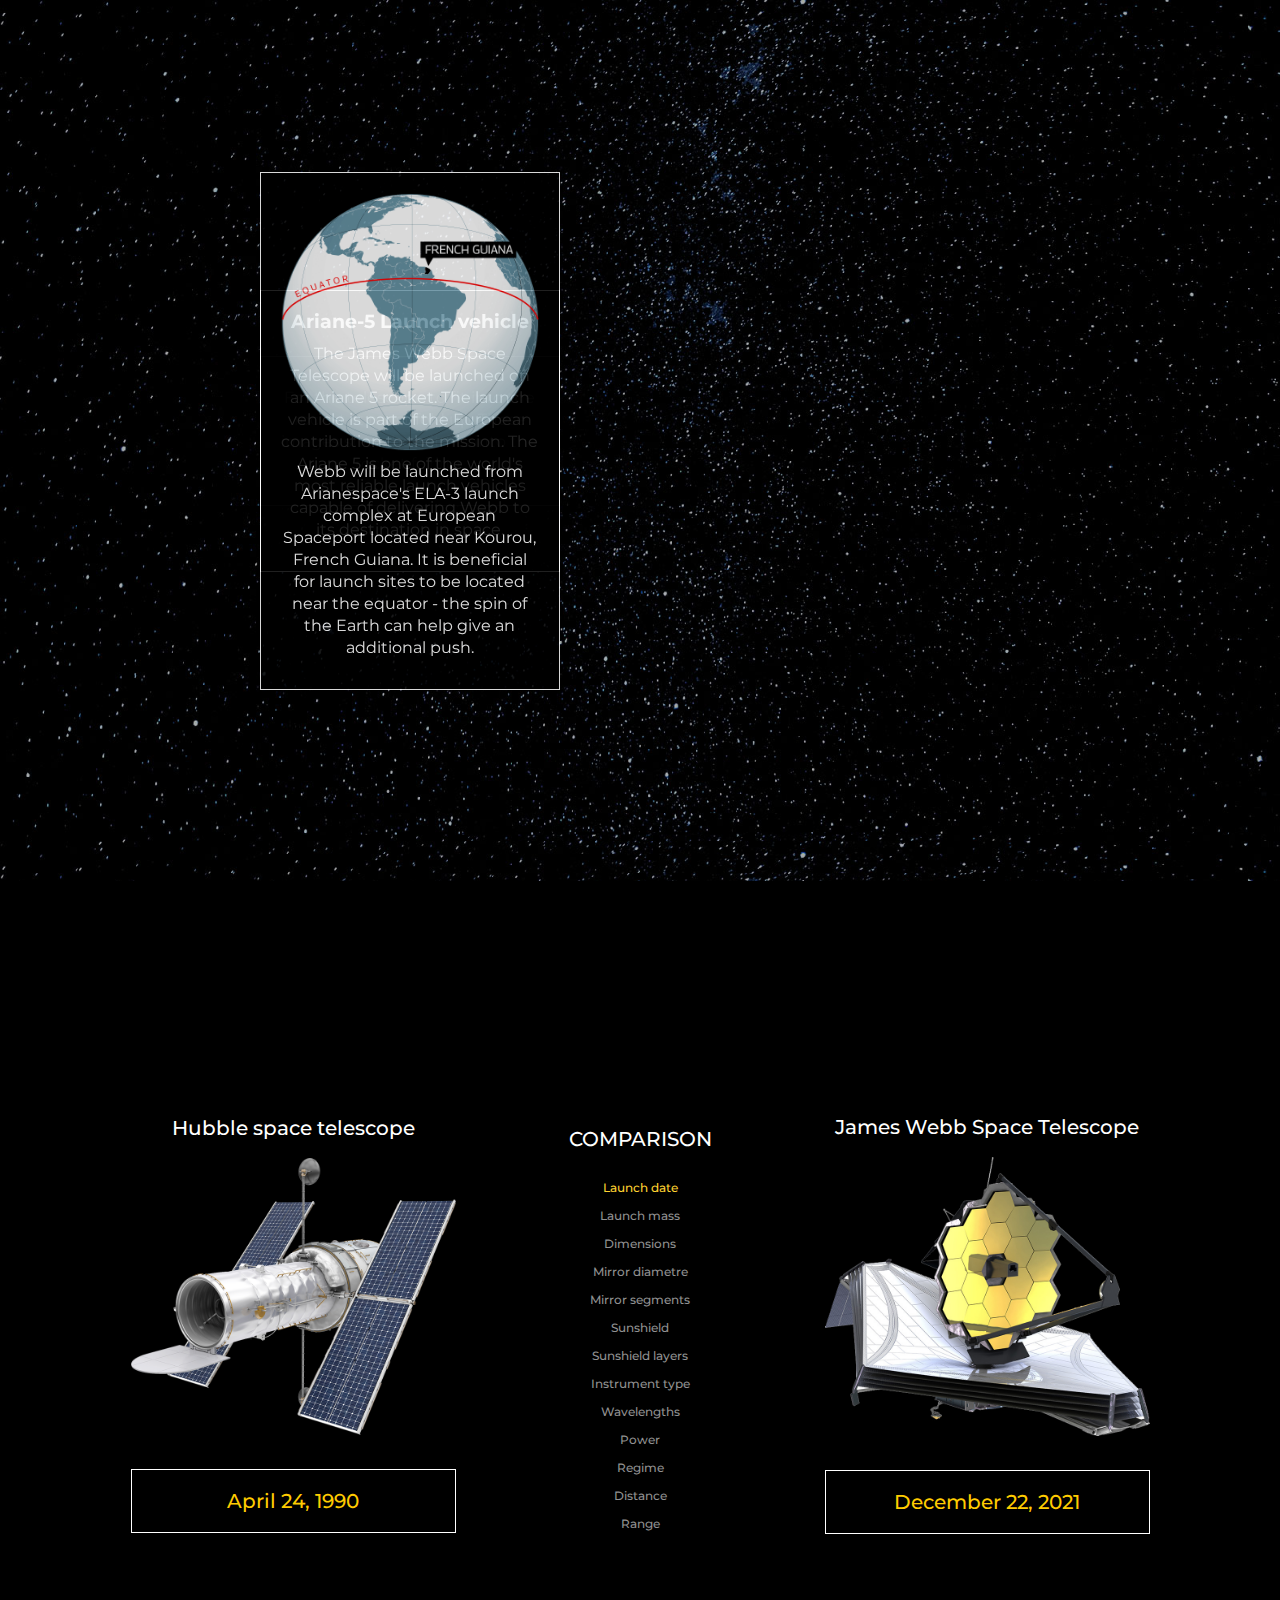
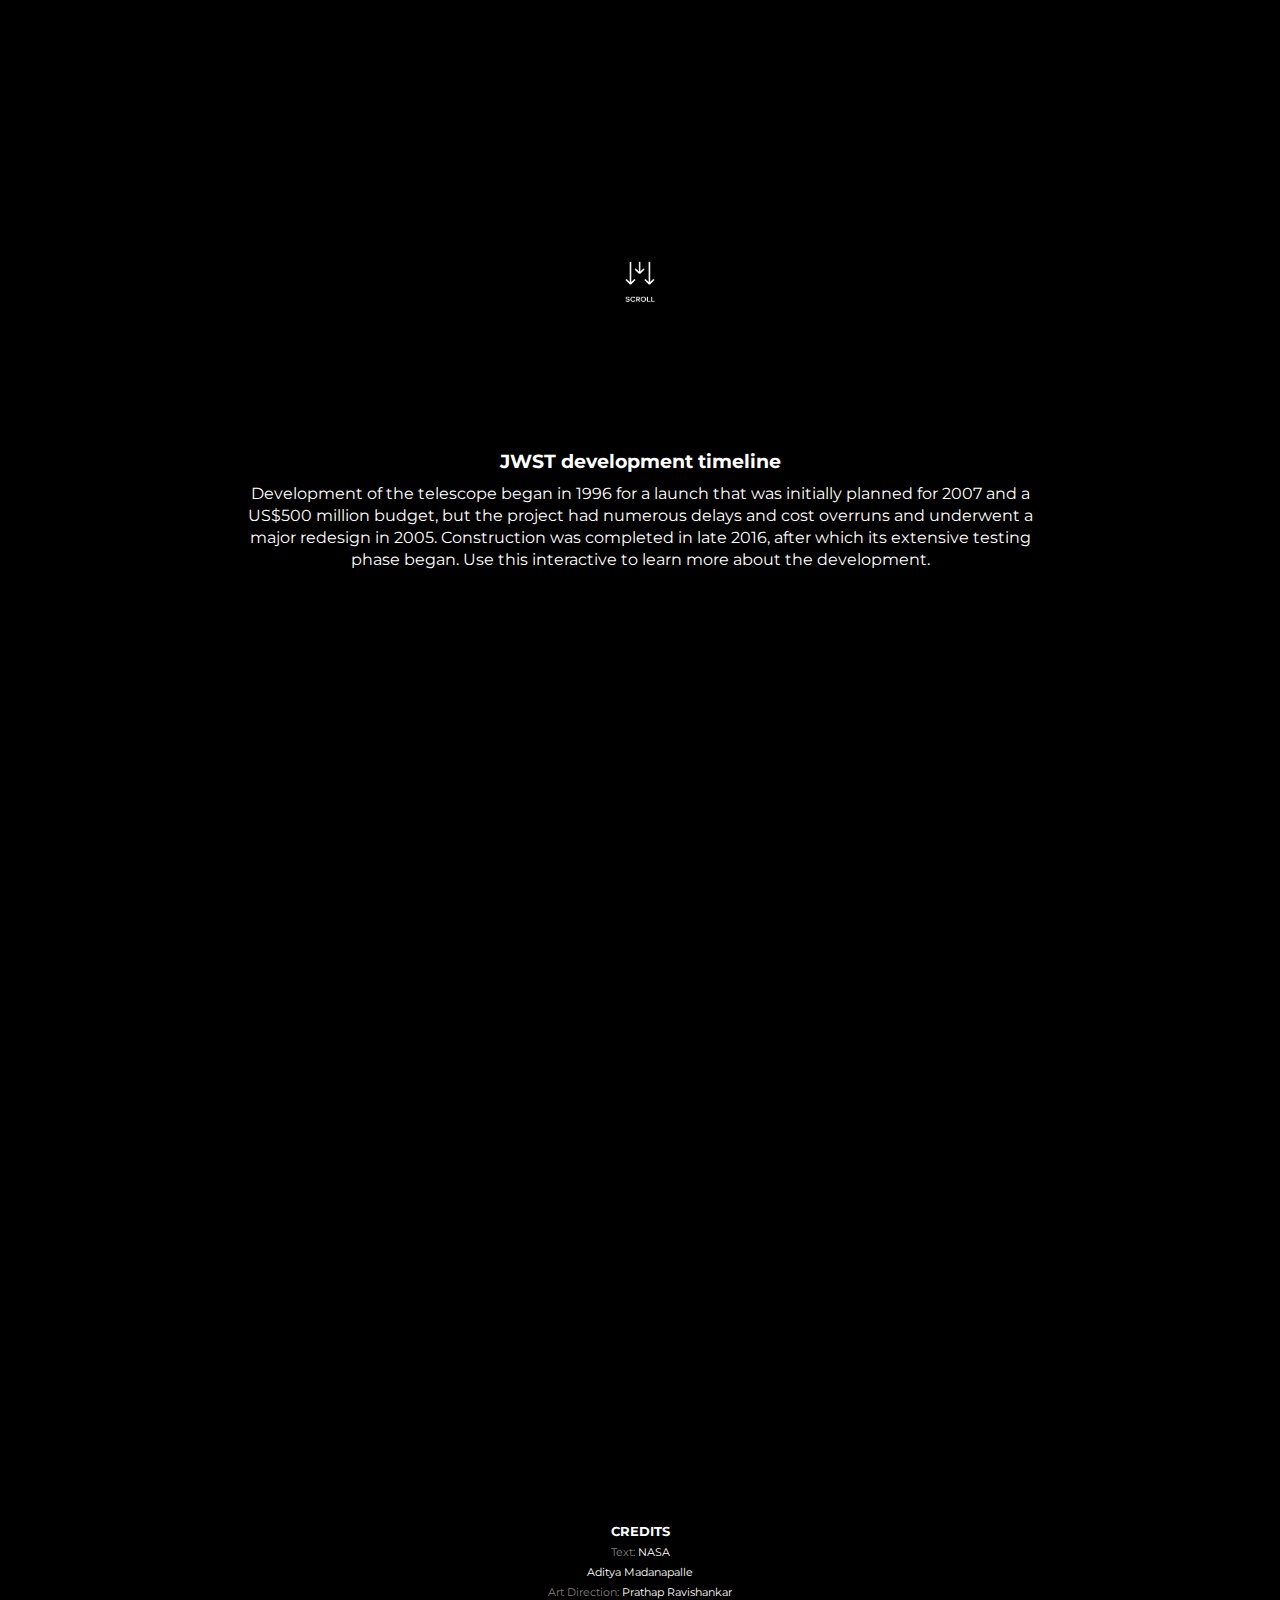
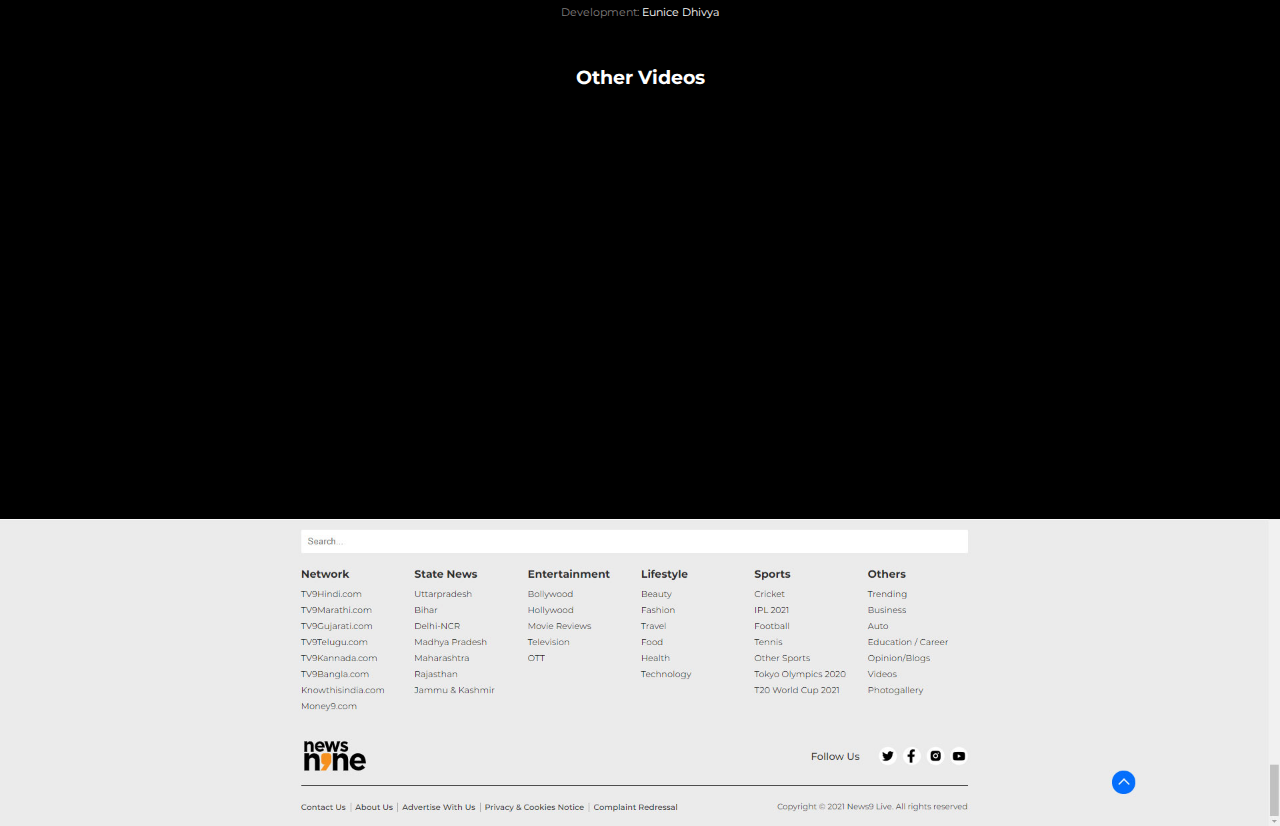
==== commit 78d245ff: "header & footer updated 4 mob" ====
--- a/index.html
+++ b/index.html
@@ -16,7 +16,8 @@
 </head>
 
 <body>
-    <img src="assets/header.jpg" style="width: 100%" alt="">
+    <img src="assets/header.jpg" class="desktop-visible" style="width: 100%">
+    <img src="assets/header-mob.jpg" class="mobile-visible" style="width: 100%">
     <div class="tv9-interactive" id="tv9-interactive">
         <section id="intro-section">
             <div class="intro-container">
@@ -366,7 +367,8 @@
             </div>
         </section>
     </div>
-    <img src="assets/footer.jpg" style="width: 100%" alt="">
+    <img src="assets/footer.jpg" class="desktop-visible" style="width: 100%">
+    <img src="assets/footer-mob.jpg" class="mobile-visible" style="width: 100%">
     <script src="https://cdnjs.cloudflare.com/ajax/libs/jquery/2.2.4/jquery.min.js"></script>
     <script src="https://cdnjs.cloudflare.com/ajax/libs/gsap/2.1.3/TweenMax.min.js"></script>
     <script src="https://cdnjs.cloudflare.com/ajax/libs/ScrollMagic/2.0.7/ScrollMagic.min.js"></script>
--- a/css/jwst.css
+++ b/css/jwst.css
@@ -727,6 +727,9 @@
 }
 
 @media (max-width:767px){
+    .desktop-visible{
+        display: none;
+    }
     .scroll-img{
         width: 100% !important;
         max-width: 50px;
@@ -912,6 +915,9 @@
 
 }
 @media (min-width:1024px){
+    .mobile-visible{
+        display: none;
+    }
     #telescope h3 {
         position: absolute;
         top: 5%;
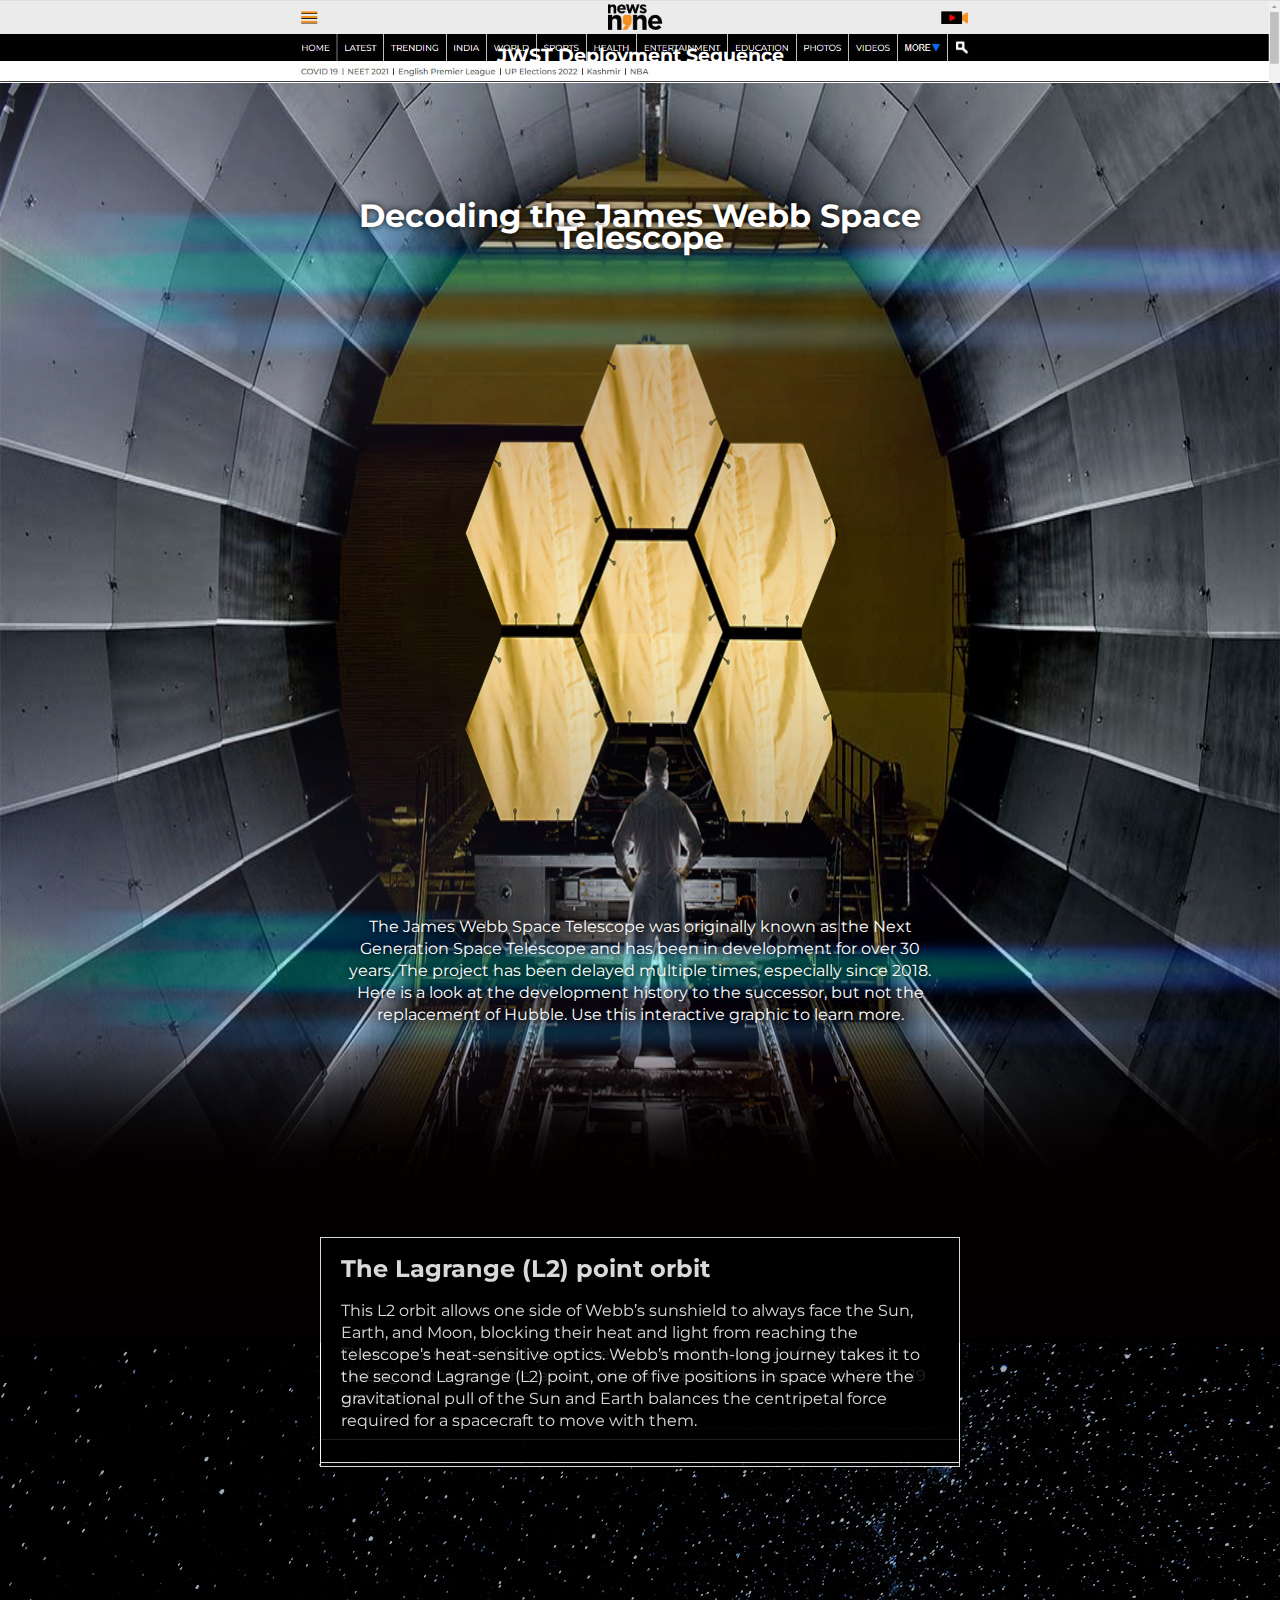
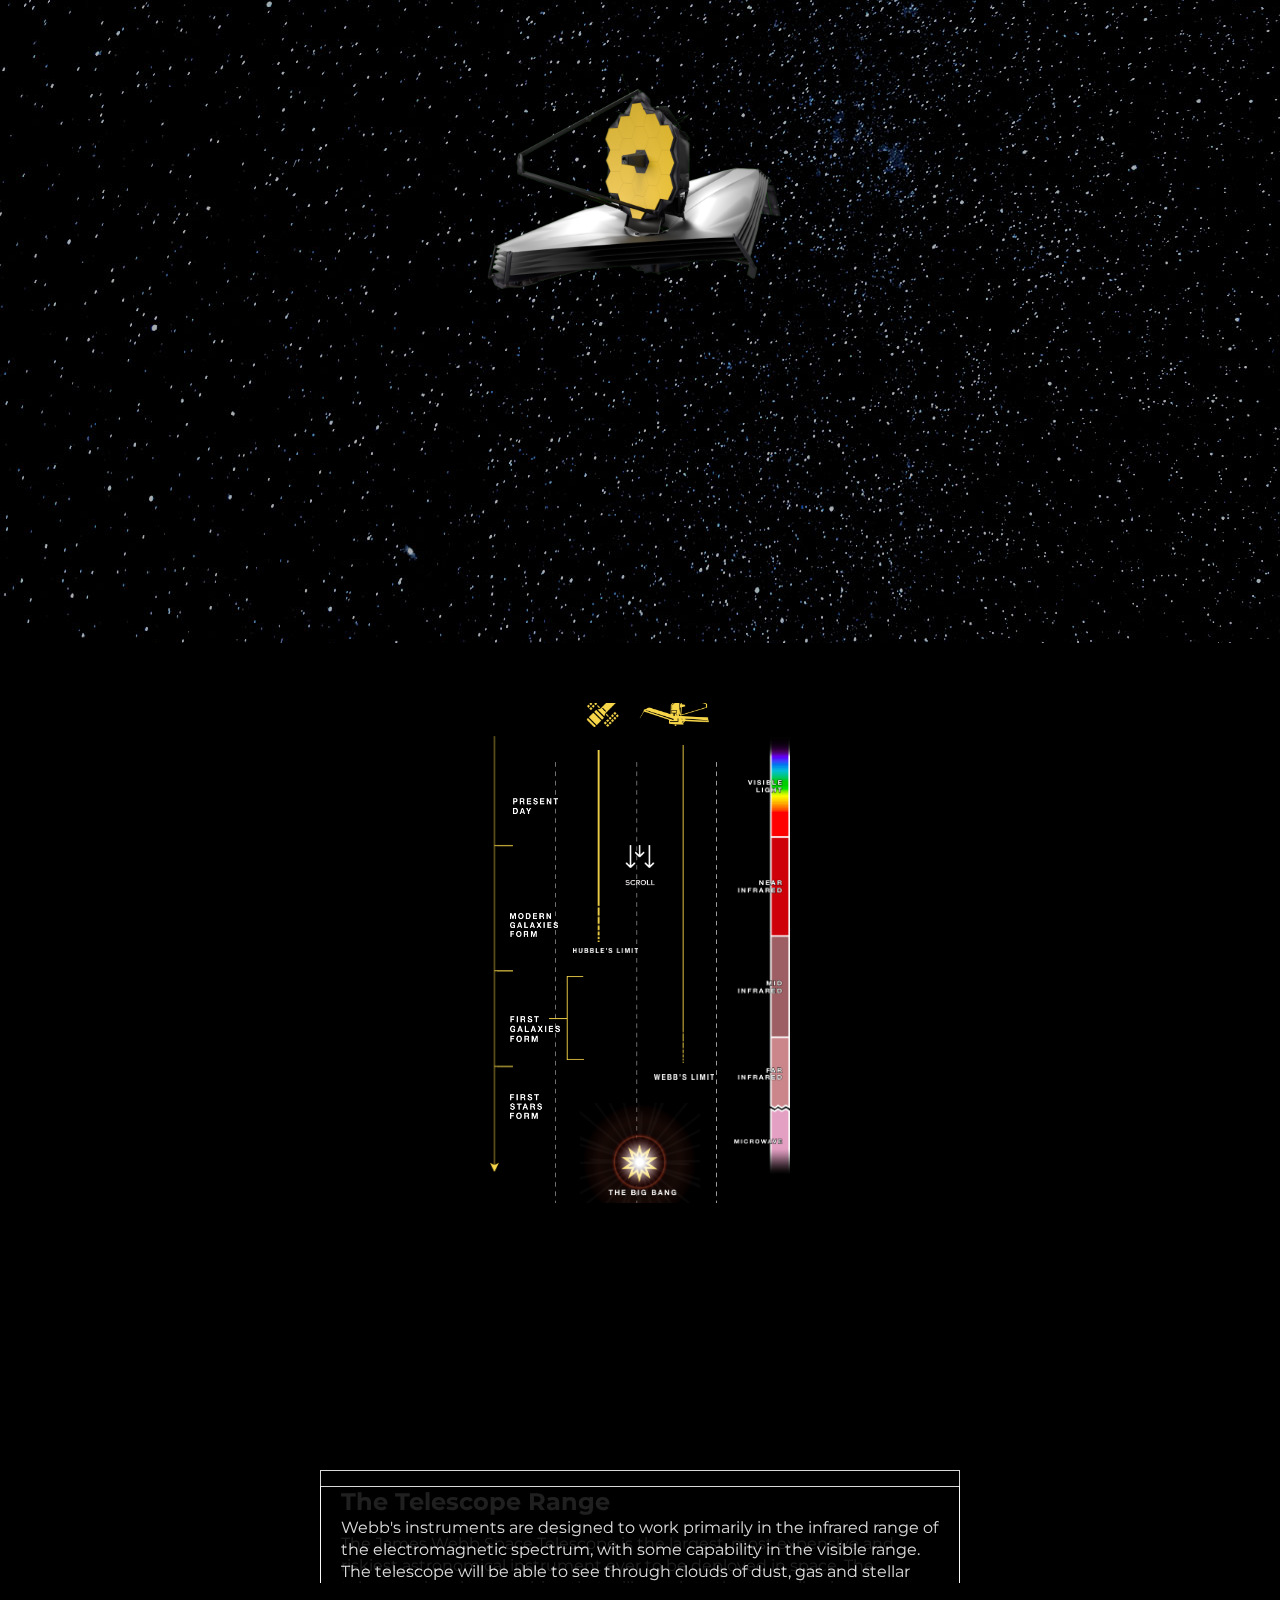
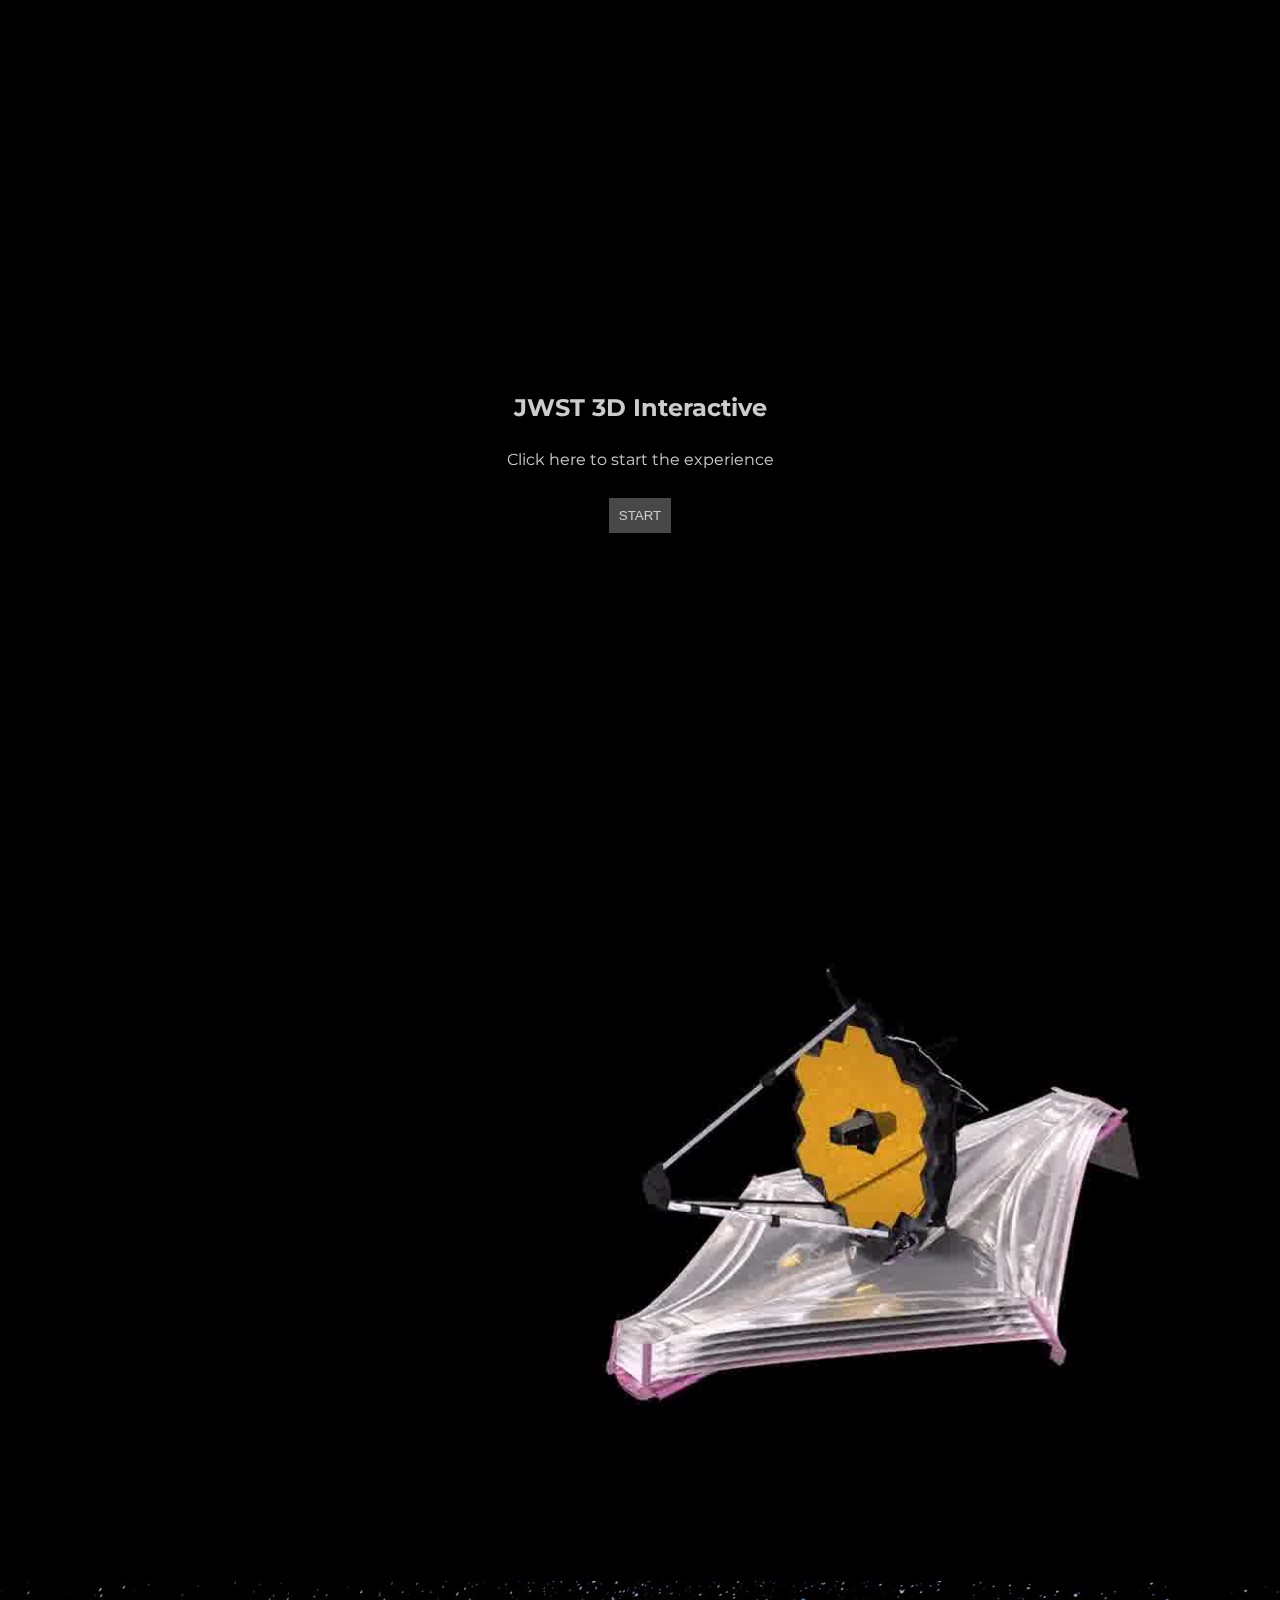
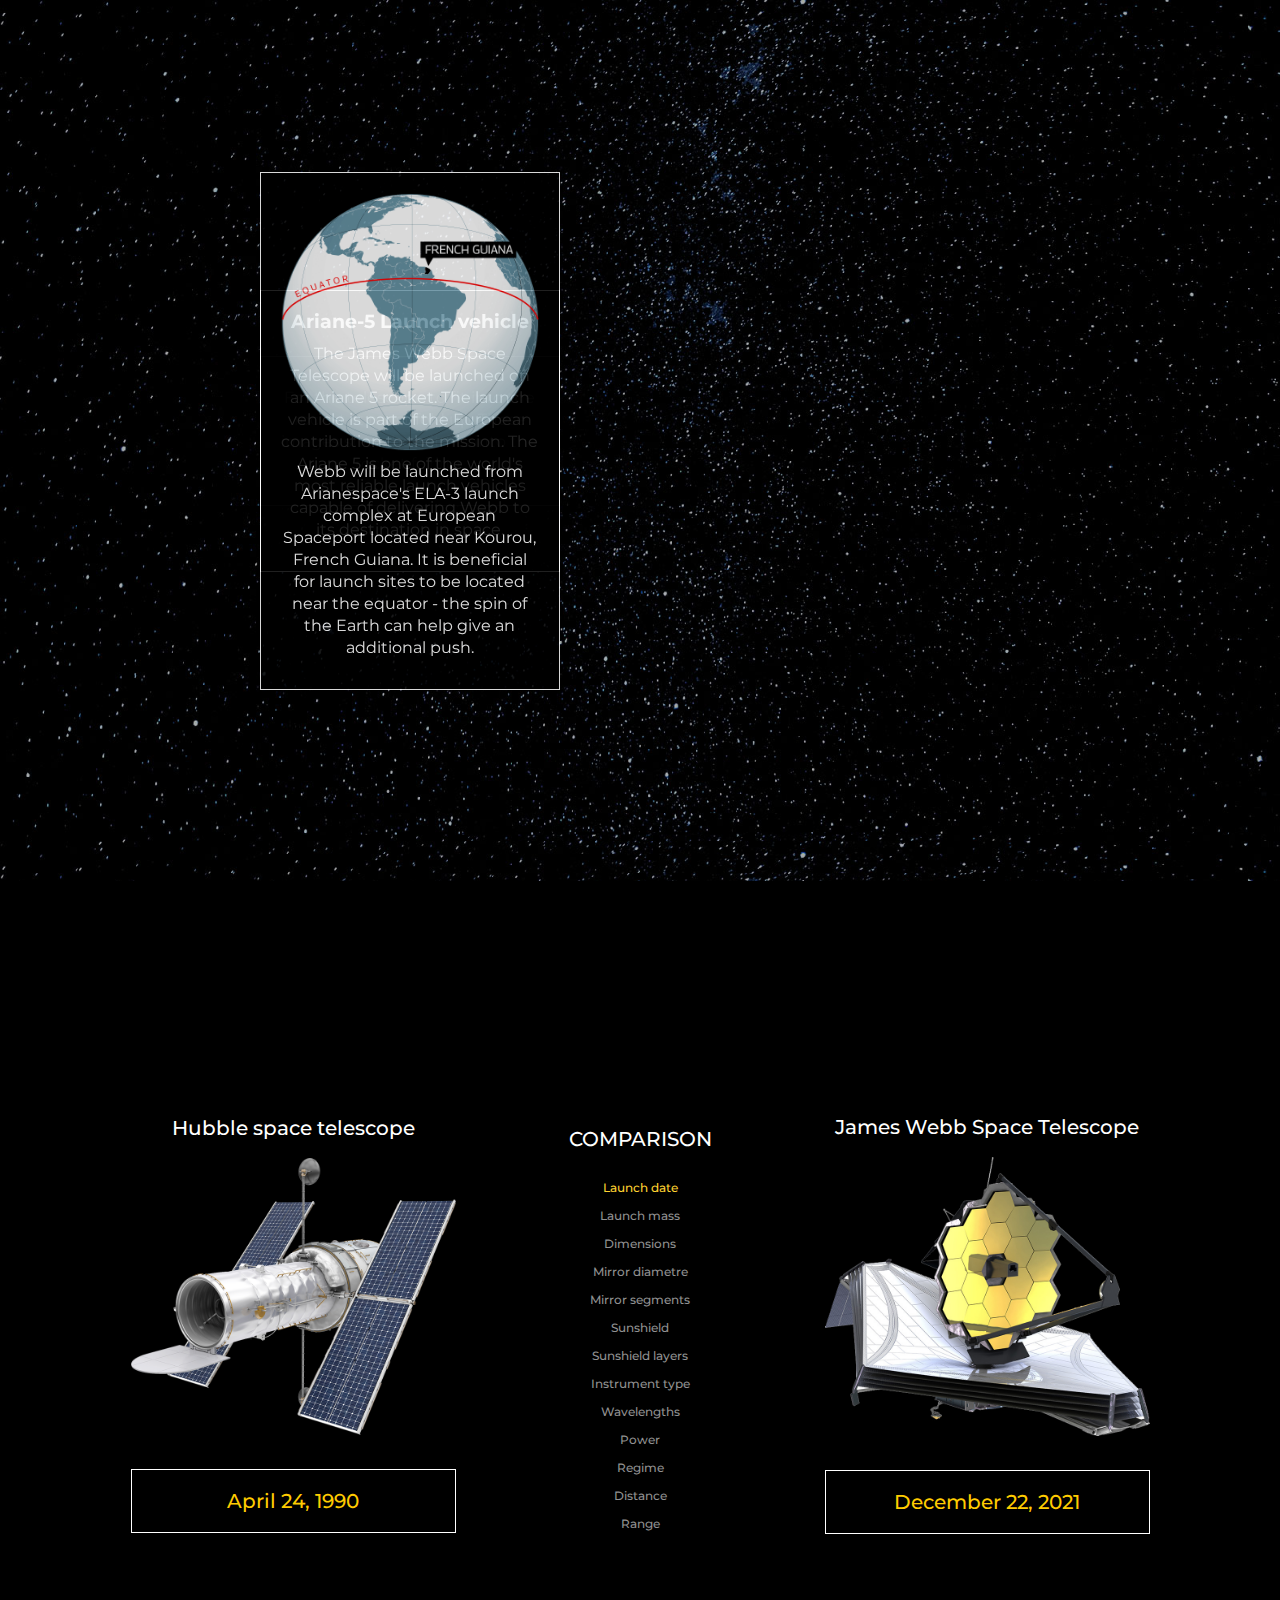
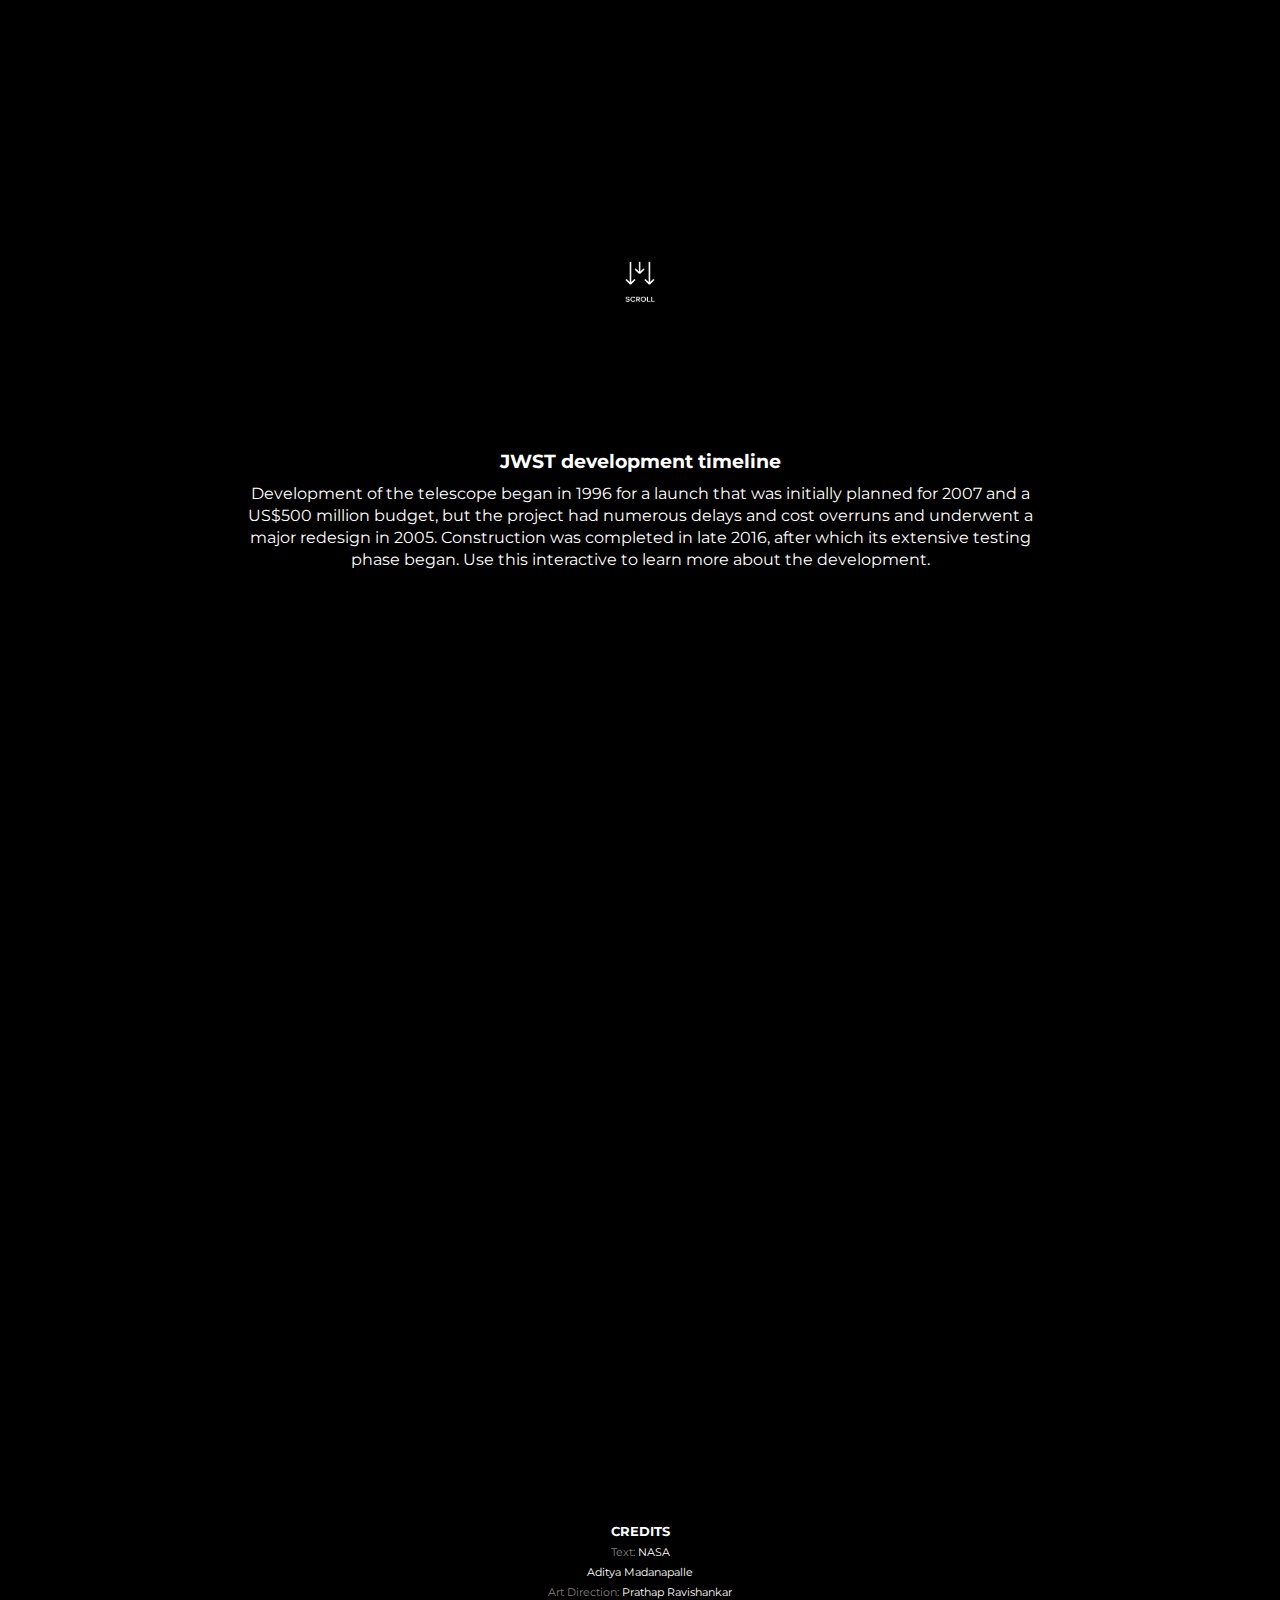
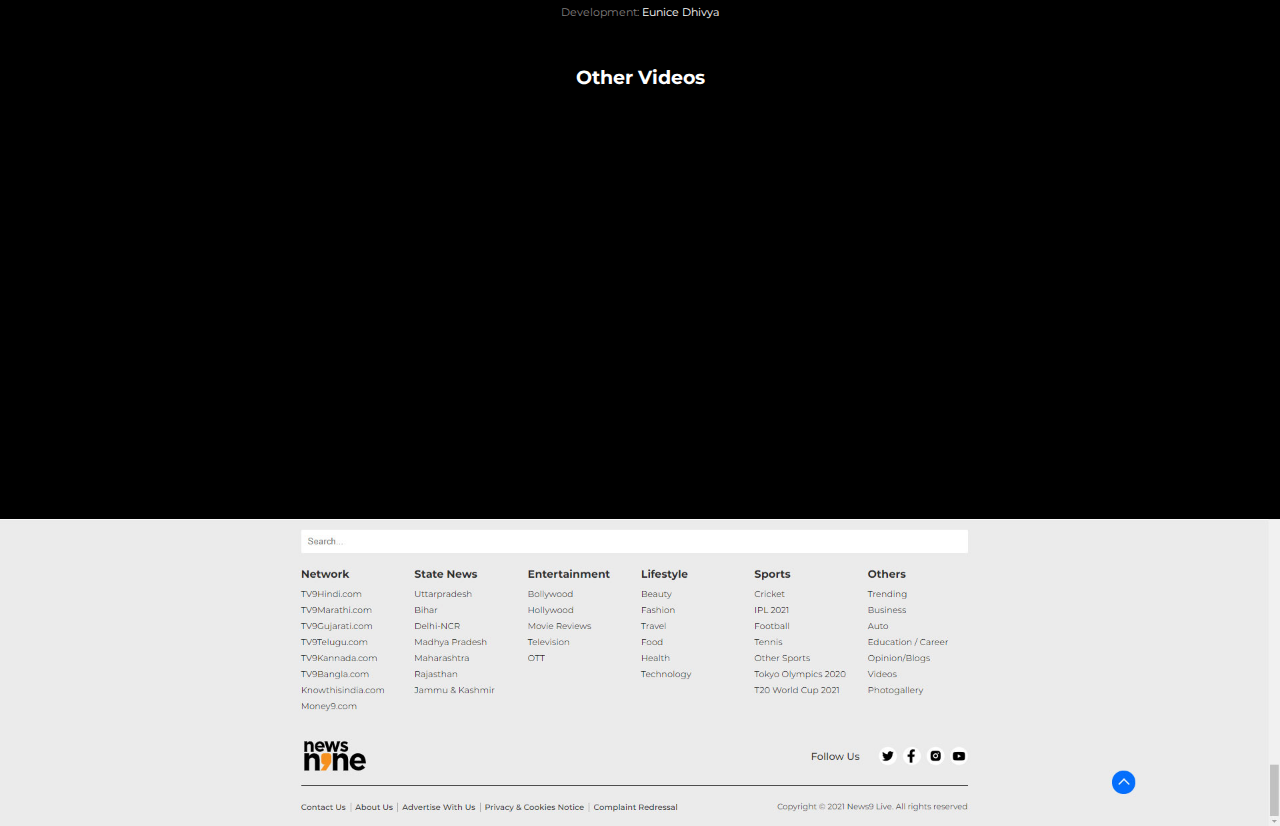
==== commit 433b57de: "remove unecessary files" ====
--- a/index.html
+++ b/index.html
@@ -373,7 +373,6 @@
     <script src="https://cdnjs.cloudflare.com/ajax/libs/gsap/2.1.3/TweenMax.min.js"></script>
     <script src="https://cdnjs.cloudflare.com/ajax/libs/ScrollMagic/2.0.7/ScrollMagic.min.js"></script>
     <script src="https://cdnjs.cloudflare.com/ajax/libs/ScrollMagic/2.0.7/plugins/animation.gsap.min.js"></script>
-    <script src="https://cdnjs.cloudflare.com/ajax/libs/ScrollMagic/2.0.7/plugins/debug.addIndicators.min.js"></script>
     <script src="js/scroll-app.js"></script>
     <script src="js/comparison.js"></script>
 
--- a/css/jwst.css
+++ b/css/jwst.css
@@ -85,7 +85,7 @@
 }
 .main-desc{
     position: absolute;
-    bottom: 0%;
+    bottom: 20%;
     left: 50%;
     transform: translate(-50%, -50%);
     color: #fff;
@@ -93,8 +93,6 @@
     text-shadow: 0px 0px 6px rgba(0,0,0,0.88);
     width: 100%;
     max-width: 600px;
-    /* font-family: 'Montserrat', sans-serif;
-    font-size: 100px; */
 }
 
 .images{
@@ -206,7 +204,7 @@
 
 .the-range .tr-pointedLight{
     position: absolute;
-    top: -18px;
+    top: 25px;
     width: 100%;
     z-index: 1;
 }
@@ -794,6 +792,7 @@
     top: 740%; */
     transform: translateY(-50%) scale(2.5);
     top: 50%;
+    margin-left: 2px;
     }
 
     .telescope-steps {
@@ -907,11 +906,26 @@
 
     }
     .main-desc {
-        width: 80%;bottom: -5%;
-
-    }
-
-
+        width: 80%;
+
+    }
+
+    .the-range .tr-webb-limit {
+        position: absolute;
+        top: 90px;
+        width: 0.156em;
+        left: 54%;
+        transform: translateX(-63%);
+        /* z-index: 5; */
+    }
+
+.the-range .tr-txt-6 {
+        position: absolute;
+    top: 544px;
+    width: 100px;
+    left: 166px;
+    z-index: 5;
+}
 
 }
 @media (min-width:1024px){
@@ -945,6 +959,13 @@
         width: 23px;
     }
 
+    .the-range .tr-pointedLight {
+        position: absolute;
+        top: -11px;
+        width: 100%;
+        z-index: 1;
+    }
+
     .the-range .tr-txt-4 {
         position: absolute;
         top: 95px;
@@ -1014,30 +1035,33 @@
     .the-range .tr-webb-limit {
         position: absolute;
         top: 70px;
-        width: 0.095em;
+        width: 0.105em;
         left: 63%;
         transform: translateX(-63%);
         z-index: 5;
     }
+
     .the-range .tr-hubble-limit {
         position: absolute;
         top: 75px;
-        width: 0.11em;
+        width: 0.124em;
         left: 36%;
         transform: translateX(-36%);
         z-index: 5;
     }
 
+    
+
     .the-range .tr-txt-5 {
         position: absolute;
-        top: 247px;
+        top: 245px;
         width: 65px;
         left: 83px;
         z-index: 5;
     }
     .the-range .tr-txt-6 {
         position: absolute;
-        top: 359px;
+        top: 371px;
         width: 60px;
         left: 164px;
         z-index: 5;
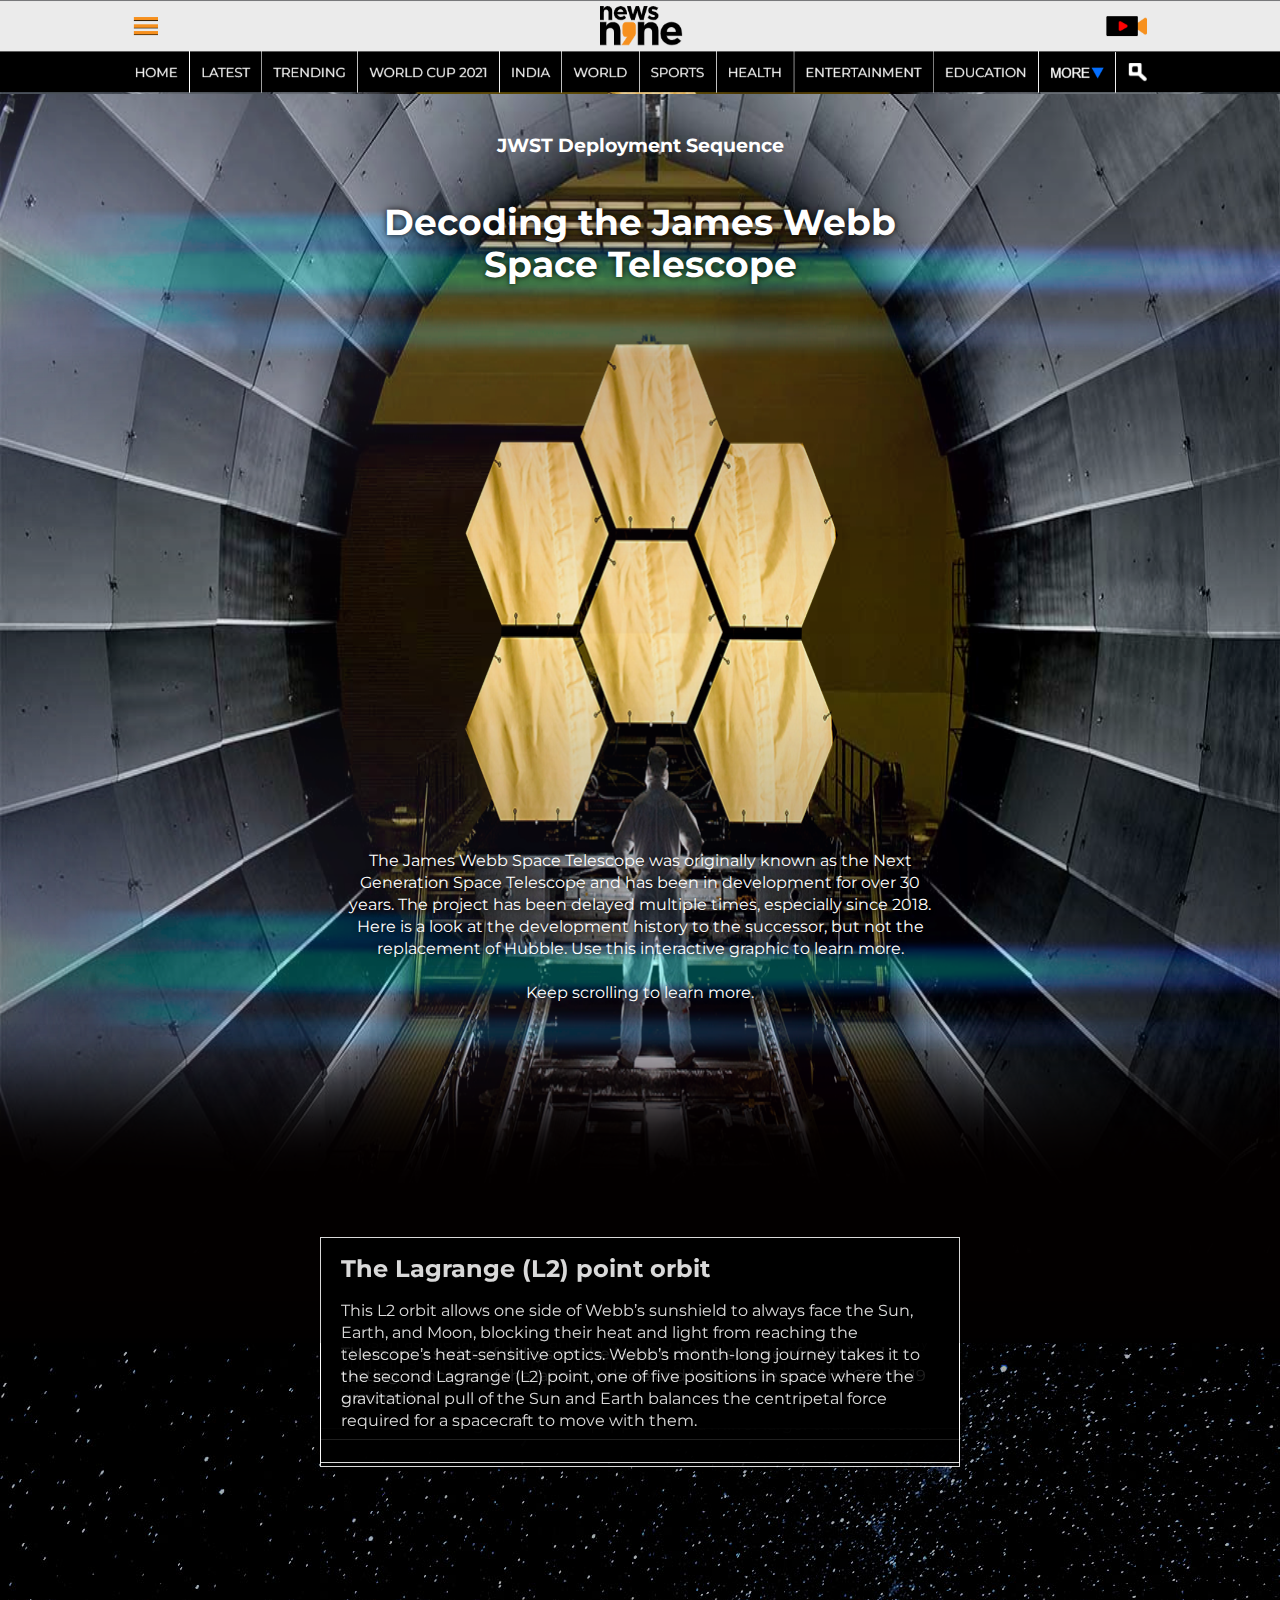
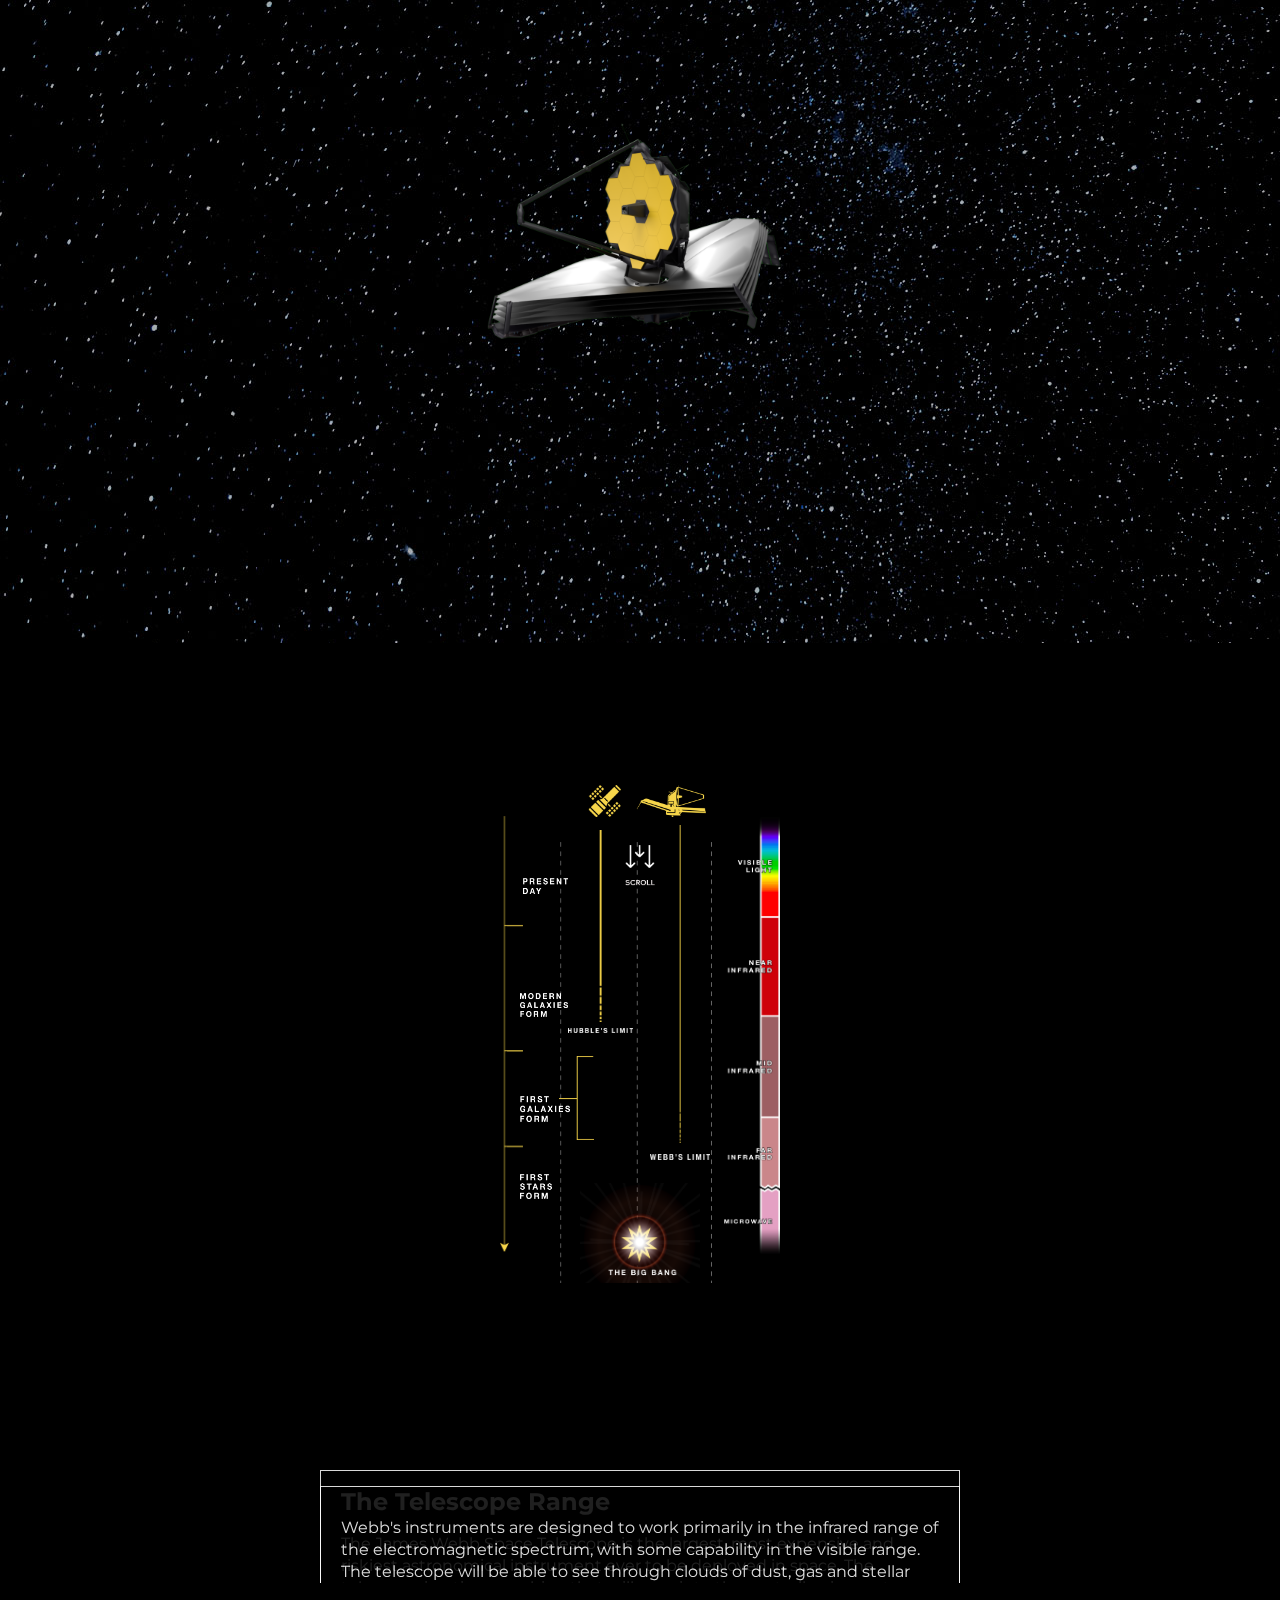
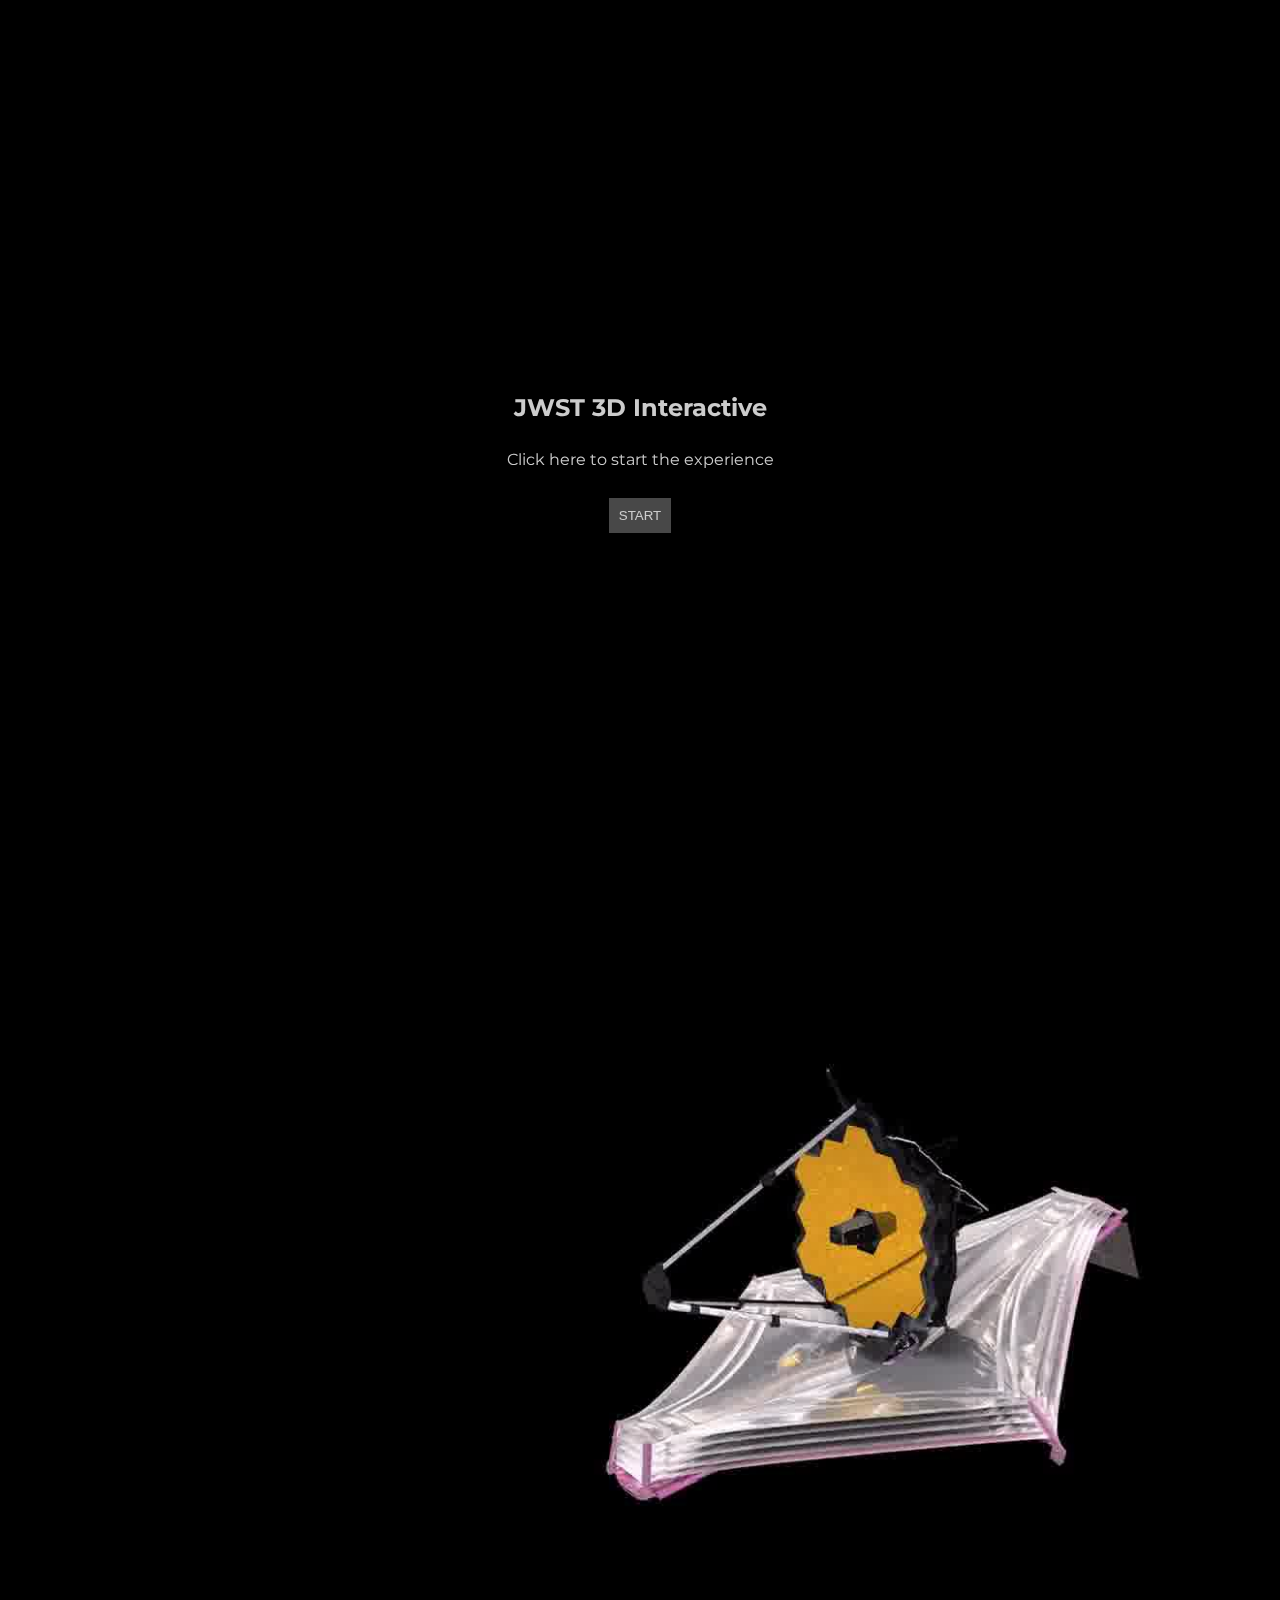
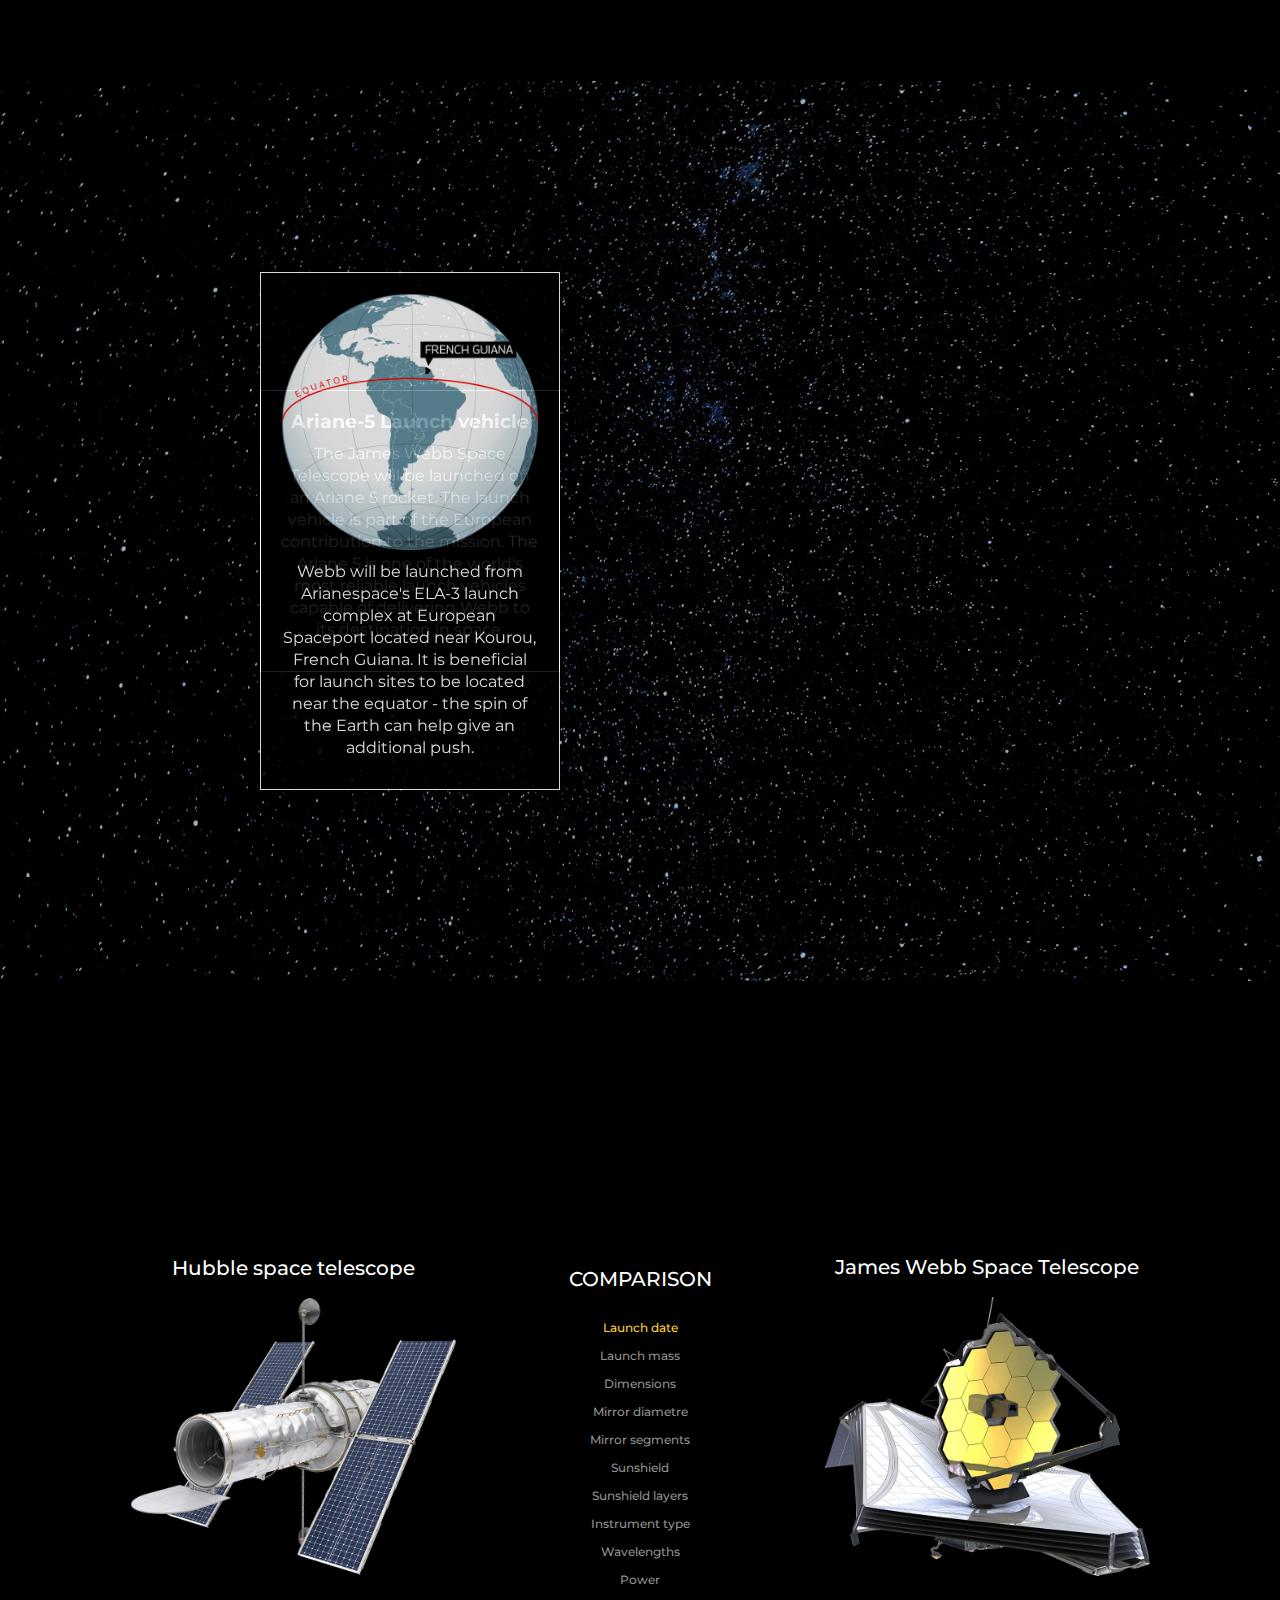
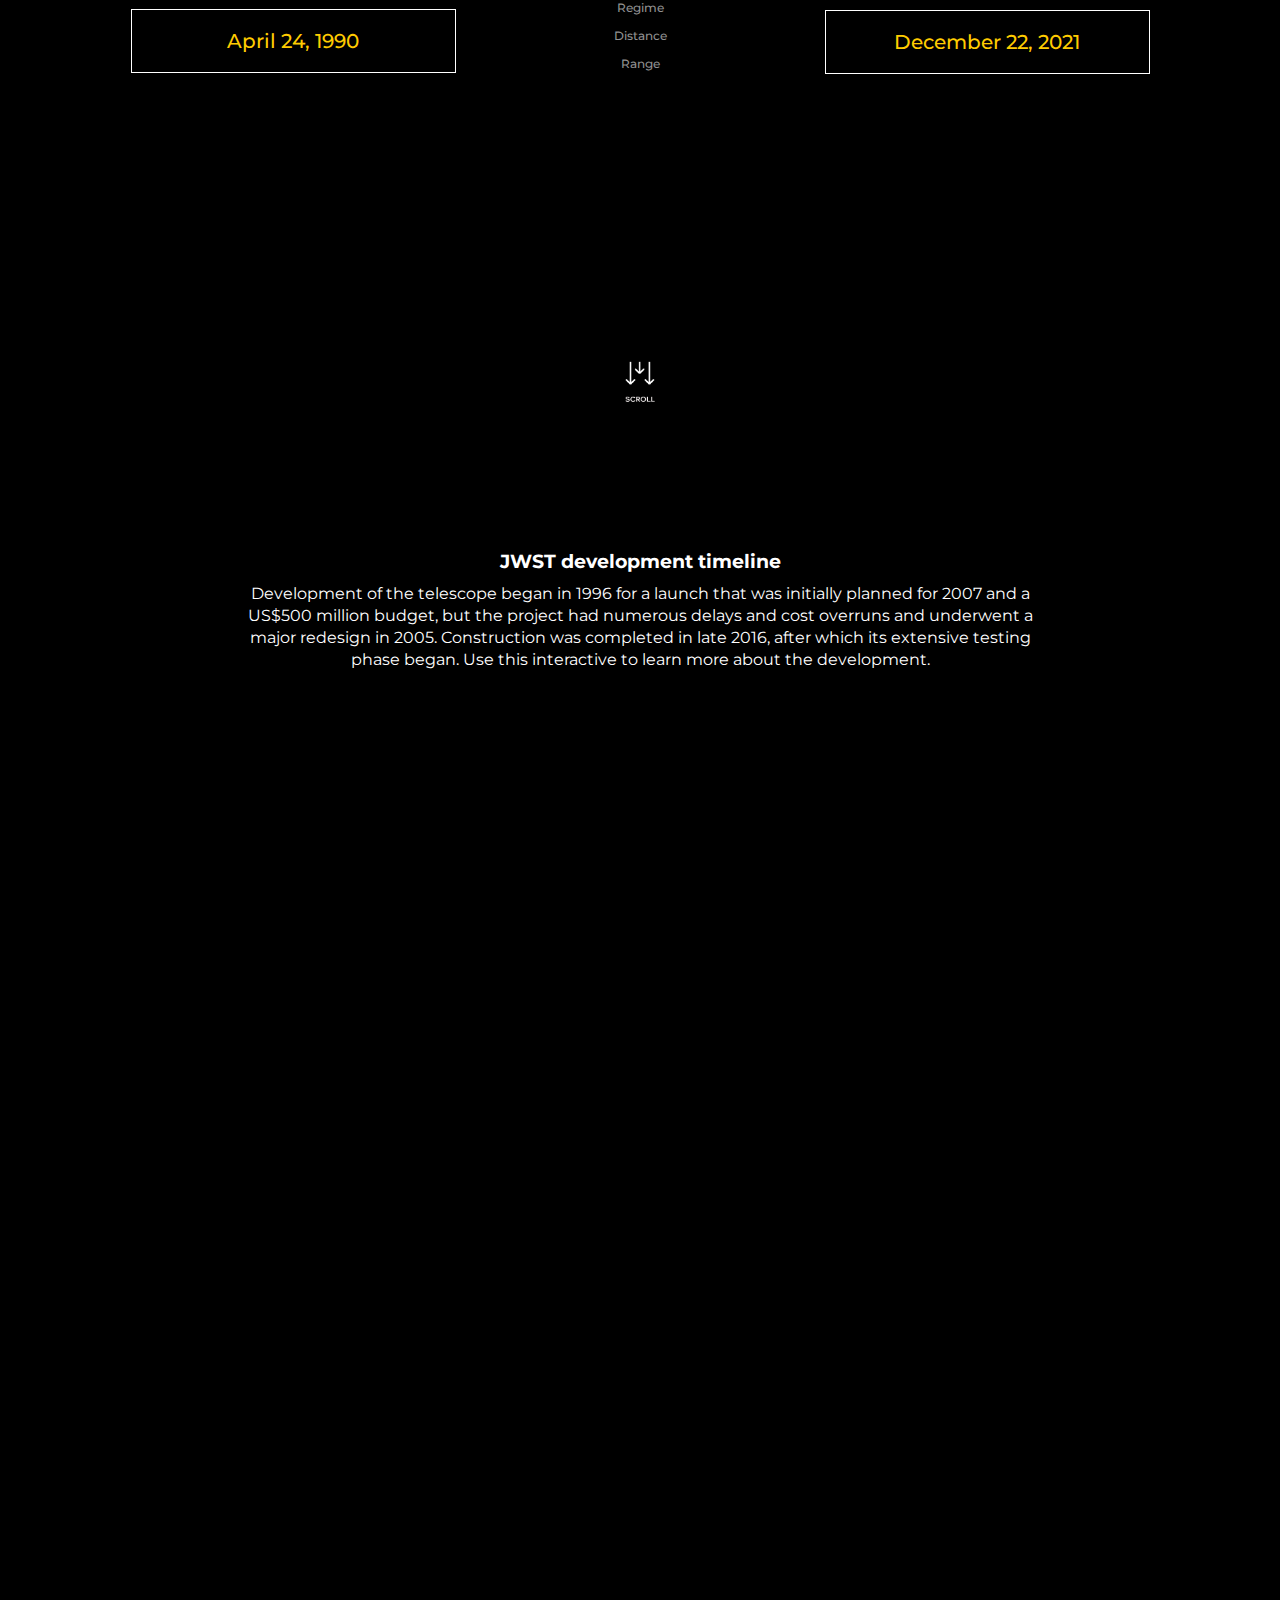
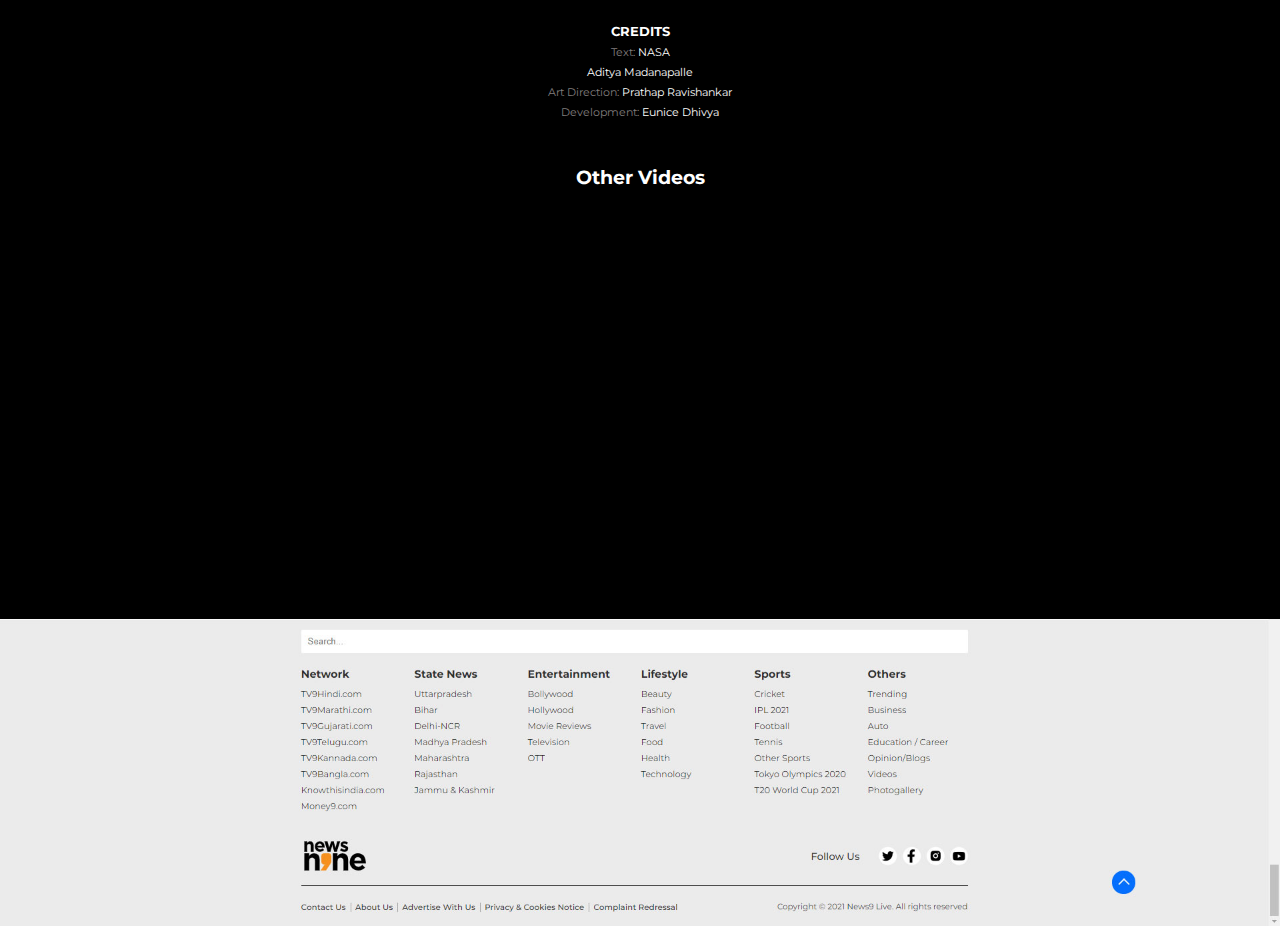
==== commit 73a399ed: "update changes based on header footer" ====
--- a/index.html
+++ b/index.html
@@ -17,6 +17,8 @@
 
 <body>
     <img src="assets/header.jpg" class="desktop-visible" style="width: 100%">
+    <img src="assets/stickyheader.PNG" class="sticky-desktop" style="width: 100%">
+    <img src="assets/stickyheader-mobile.PNG" class="sticky-mobile" style="width: 100%">
     <img src="assets/header-mob.jpg" class="mobile-visible" style="width: 100%">
     <div class="tv9-interactive" id="tv9-interactive">
         <section id="intro-section">
@@ -30,7 +32,8 @@
                         look at the development
                         history to the successor, but not the replacement of Hubble. Use this interactive graphic to
                         learn
-                        more.
+                        more. <br><br>
+                        Keep scrolling to learn more.
                     </p>
                 </div>
                 <div class="images">
@@ -153,6 +156,8 @@
                     <h2>JWST 3D Interactive</h2>
                     <p> Click here to start the experience</p>
                     <button class="close3D" id="enable3dwindow">Start</button>
+
+                    <p class="scroll-icon2">scroll to continue</p>
                 </div>
 
                 <div class="model" id="model">
--- a/css/jwst.css
+++ b/css/jwst.css
@@ -442,7 +442,8 @@
 
 .model {
     width: 100vw;
-    height: 100vh;
+    height: calc(100vh - 100px);
+    /* height: 100vh; */
 }
 
 
@@ -451,14 +452,19 @@
     top: 0;
     left: 0;
     width: 100%;
-    height: 100%;
+    /* height: 100%; */
+    height: calc(100% - 100px);
     z-index: 8;
 } 
+
+.model iframe{
+    margin-top: 100px;
+} 
 #disable3dwindow {
     position: absolute;
     left: 0;
     /* bottom: 40px; */
-    top: 0;
+    top: 100px;
     width: 100px;
     height: 40px;
     z-index: 100;
@@ -724,6 +730,20 @@
     margin-bottom: 20px;
 }
 
+.scroll-icon2{
+    position: absolute;
+    bottom: 100px;
+    left: 50%;
+    transform: translateX(-50%);
+    width: fit-content;
+    transition: all 0.5s;
+    opacity:0;
+}
+
+#jwst-3d.active .scroll-icon2{
+    opacity:1;
+}
+
 @media (max-width:767px){
     .desktop-visible{
         display: none;
@@ -744,12 +764,12 @@
     }
 
     .images {
-        width: 278%;
+            width: 300%;
         height: 100%;
         position: relative;
         z-index: -1;
         top: -10%;
-        left: -92%;
+        left: -103%;
     }
     #othervideos #videoList{
         grid-template-columns: 100%;
@@ -784,7 +804,7 @@
     }
 
      #myimg {
-    transform: scale(2.5) translateY(40%);
+    transform: scale(2.5) translateY(50%);
     }
 
     #myimg2 {
@@ -795,8 +815,17 @@
     margin-left: 2px;
     }
 
+    #telescope h3 {
+        position: absolute;
+        top: 50%;
+        left: 50%;
+        transform: translateX(-50%);
+        z-index: 10;
+        text-align: center;
+    }
+
     .telescope-steps {
-        top: 240%;
+        top: 270%;
         width: 80%;
     }
 
@@ -812,6 +841,7 @@
 
      #comparision {
         flex-direction: column;
+        padding-top: 100px;
     }
     
 
@@ -891,11 +921,12 @@
     .the-range{
         width: 100%;
         max-width: 400px;
-        margin-left: auto ;
-        margin-right: auto ;
+        margin-left: auto;
+        margin-right: auto;
         position: relative;
         height: 700px;
-        margin-bottom: 30px;
+        margin-bottom: 0;
+        margin-top: 55px;
         overflow: hidden;
     }
 
@@ -927,14 +958,38 @@
     z-index: 5;
 }
 
+.sticky-desktop{
+    display: none;
+}
+.sticky-mobile{
+    /* display: block; */
+     position: fixed;
+            top: 0;
+            z-index: 1000;
+}
+
+
+
 }
 @media (min-width:1024px){
+    .sticky-desktop{
+            position: fixed;
+            top: 0;
+            z-index: 1000;
+    }
+    .sticky-mobile{
+        display: none;
+    }
+    .main-title{
+        font-size: 36px;
+    line-height: 42px;
+    }
     .mobile-visible{
         display: none;
     }
     #telescope h3 {
         position: absolute;
-        top: 5%;
+        top: 15%;
         left: 50%;
         transform: translateX(-50%);
         z-index: 10;
@@ -943,7 +998,7 @@
 
     .the-range{
         width: 100%;
-        max-width: 300px;
+        max-width: 280px;
         margin-left: auto ;
         margin-right: auto ;
         position: relative;
@@ -1016,7 +1071,7 @@
     }
     .the-range .tr-hubble-icon {
         position: absolute;
-        top: 20px;
+        top: 30px;
         width: 32px;
         left: 36%;
         transform: translateX(-36%);
@@ -1025,7 +1080,7 @@
 
     .the-range .tr-webb-icon {
         position: absolute;
-        top: 19px;
+        top: 30px;
         width: 69px;
         left: 65%;
         transform: translateX(-65%);
@@ -1056,14 +1111,14 @@
         position: absolute;
         top: 245px;
         width: 65px;
-        left: 83px;
+        left: 68px;
         z-index: 5;
     }
     .the-range .tr-txt-6 {
         position: absolute;
         top: 371px;
         width: 60px;
-        left: 164px;
+        left: 150px;
         z-index: 5;
     }
 
@@ -1094,6 +1149,7 @@
         top: 30%;
         transform: translate(-50%, -50%);
         left: 70%;
+            margin-top: 50px;
     }
     #intro h1, #intro p{
         width: 100%;
@@ -1125,6 +1181,7 @@
         width: 30%;
         top: 50%;
         left: 50%;
+            margin-top: 50px;
         transform: translateX(-50%) translateY(-50%);
     }
     .telescope-steps {
@@ -1134,14 +1191,15 @@
     } 
 
     #telescope #myimg {
-        margin-left: 20%;
-        margin-top: -80px;
-    }
+    margin-left: 20%;
+    margin-top: 20px;
+}
 
     #myimg2 {
        width: 31%;
         top: 50%;
         left: 54%;
+        margin-top:25px;
     }
 
     #shine-effect {
@@ -1163,21 +1221,26 @@
         /* opacity: 0; */
     }
 
-    .loader {
-        border: 16px solid #f3f3f3; /* Light grey */
-        border-top: 16px solid #3498db; /* Blue */
-        border-radius: 50%;
-        width: 80px;
-        height: 80px;
-        animation: spin 2s linear infinite;
-        position: absolute;
-            top: 50%;
-            left: 45%;
-            transform: translate(-50%, -50%);
-            z-index: 1000;
+    
+        #telescope-range, #origins {
+            padding-top: 100px;
         }
 
-    
-
-
-}
+     .scroll-icon2{ bottom: 25px; }
+#comparision { padding-top: 100px; }
+
+}
+
+
+@media (min-width:1400px){
+    #telescope-range{ padding-top: 200px; }
+
+    #disable3dwindow { top: 150px; left: 100px; }
+    #telescope #myimg { margin-top: 80px; }
+    #telescope h3 { top: 15%; }
+    #ariane svg { top: 35%;margin-top: 0;}
+    #myimg2 { margin-top: -35px; }
+    .images { width: 100%; height: 135%;  }
+
+    .scroll-icon2{ bottom: 100px; }
+}
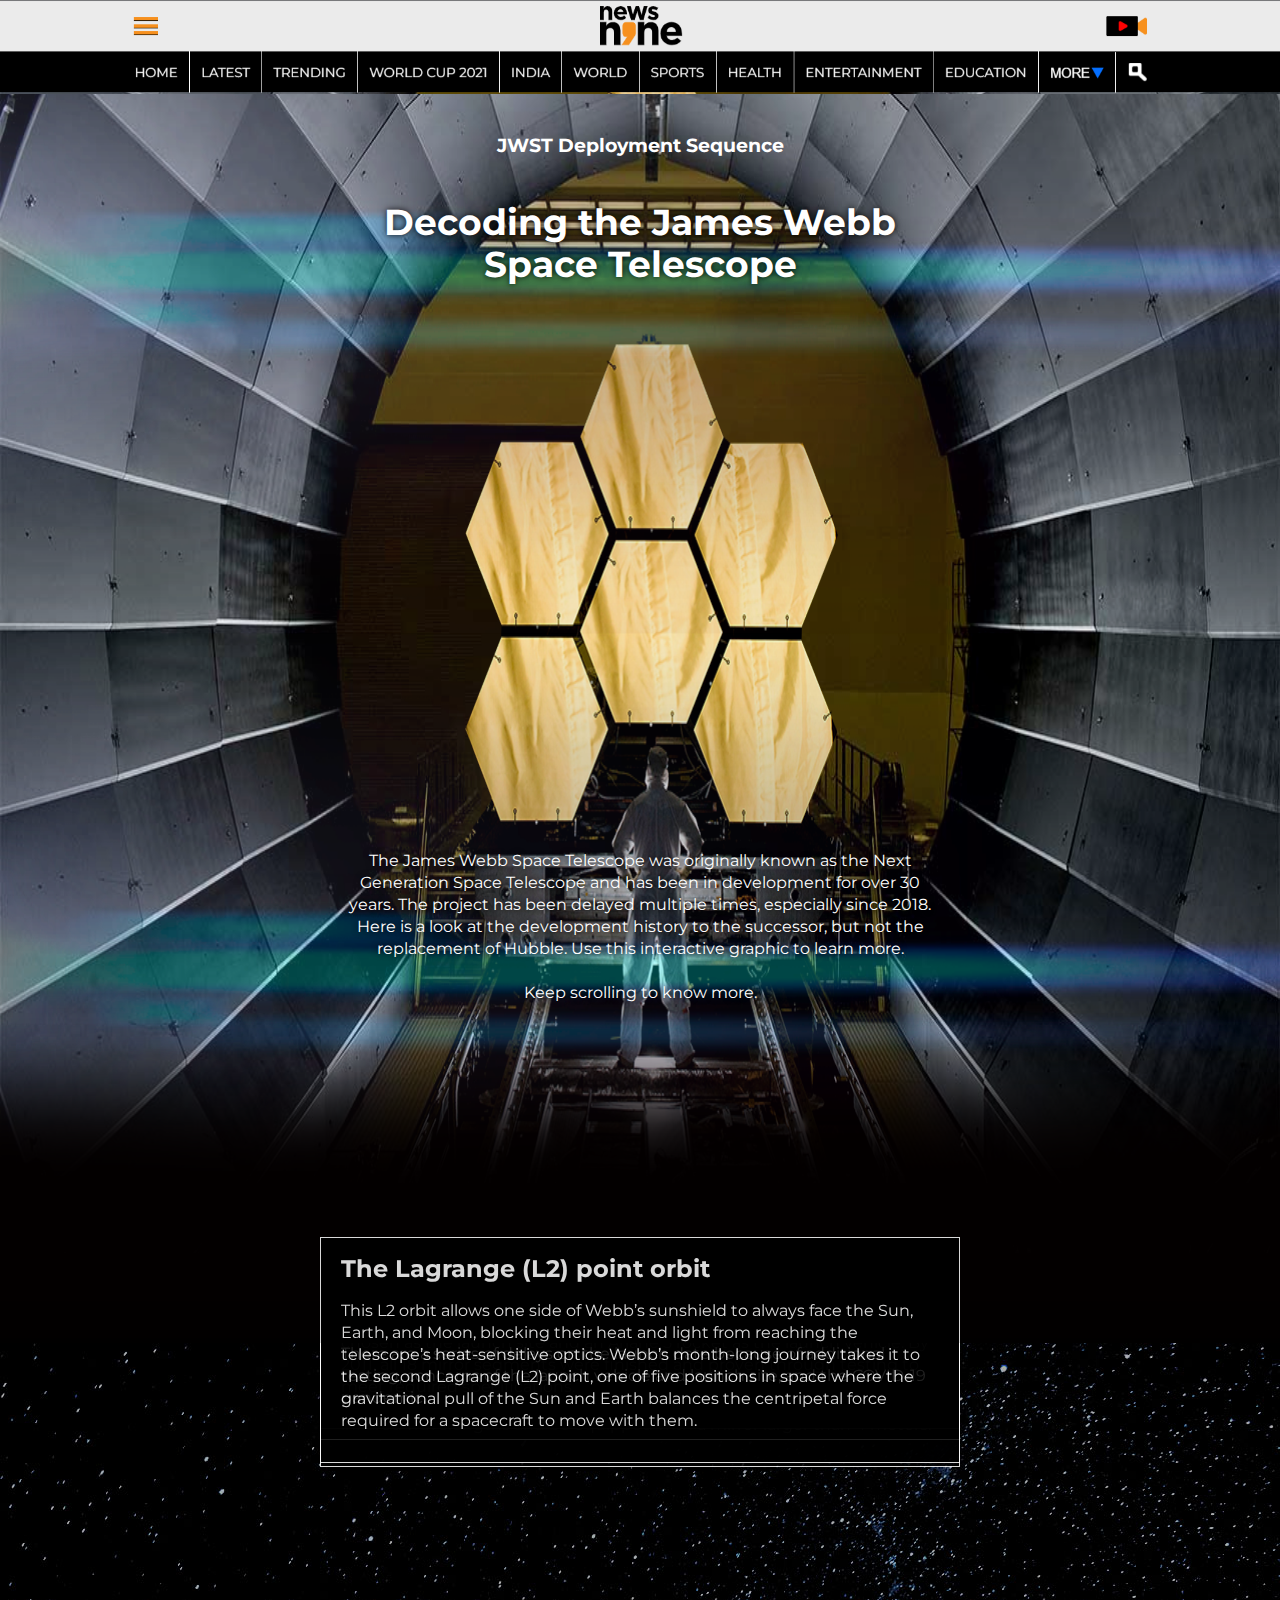
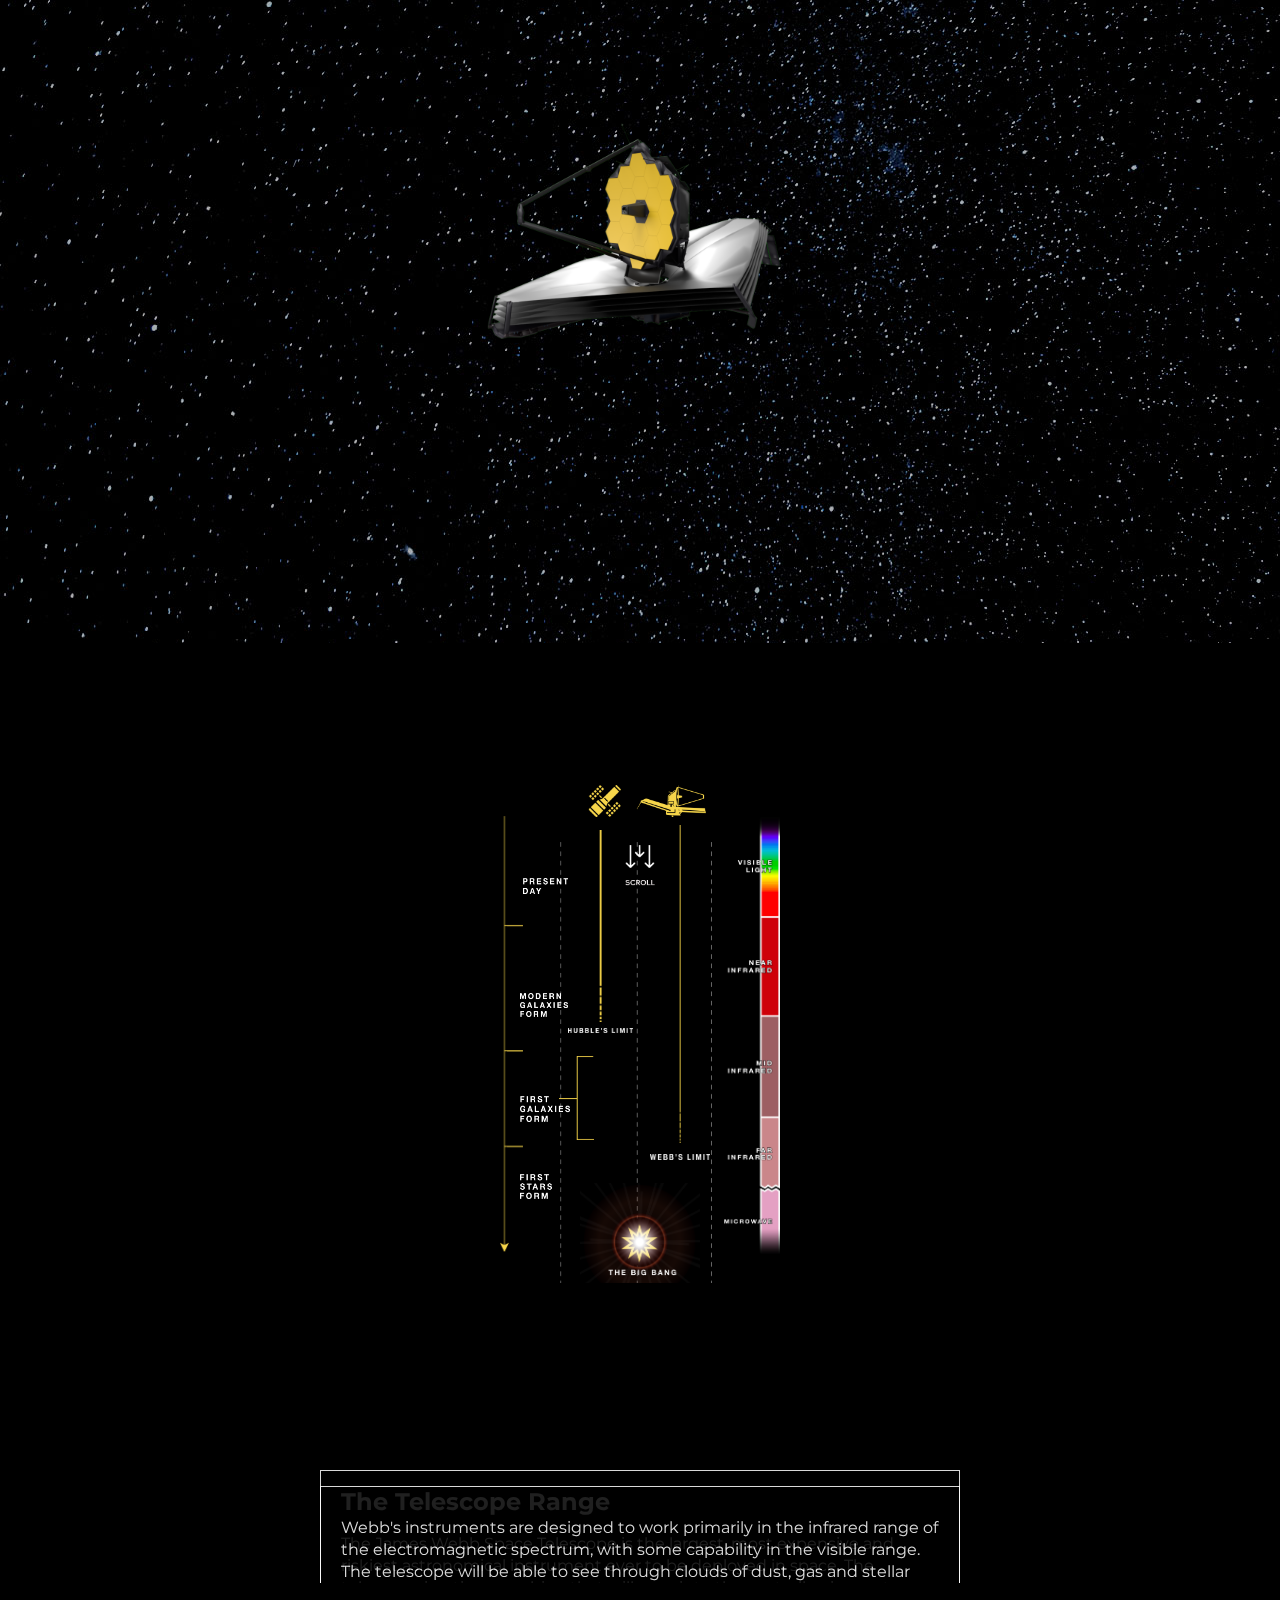
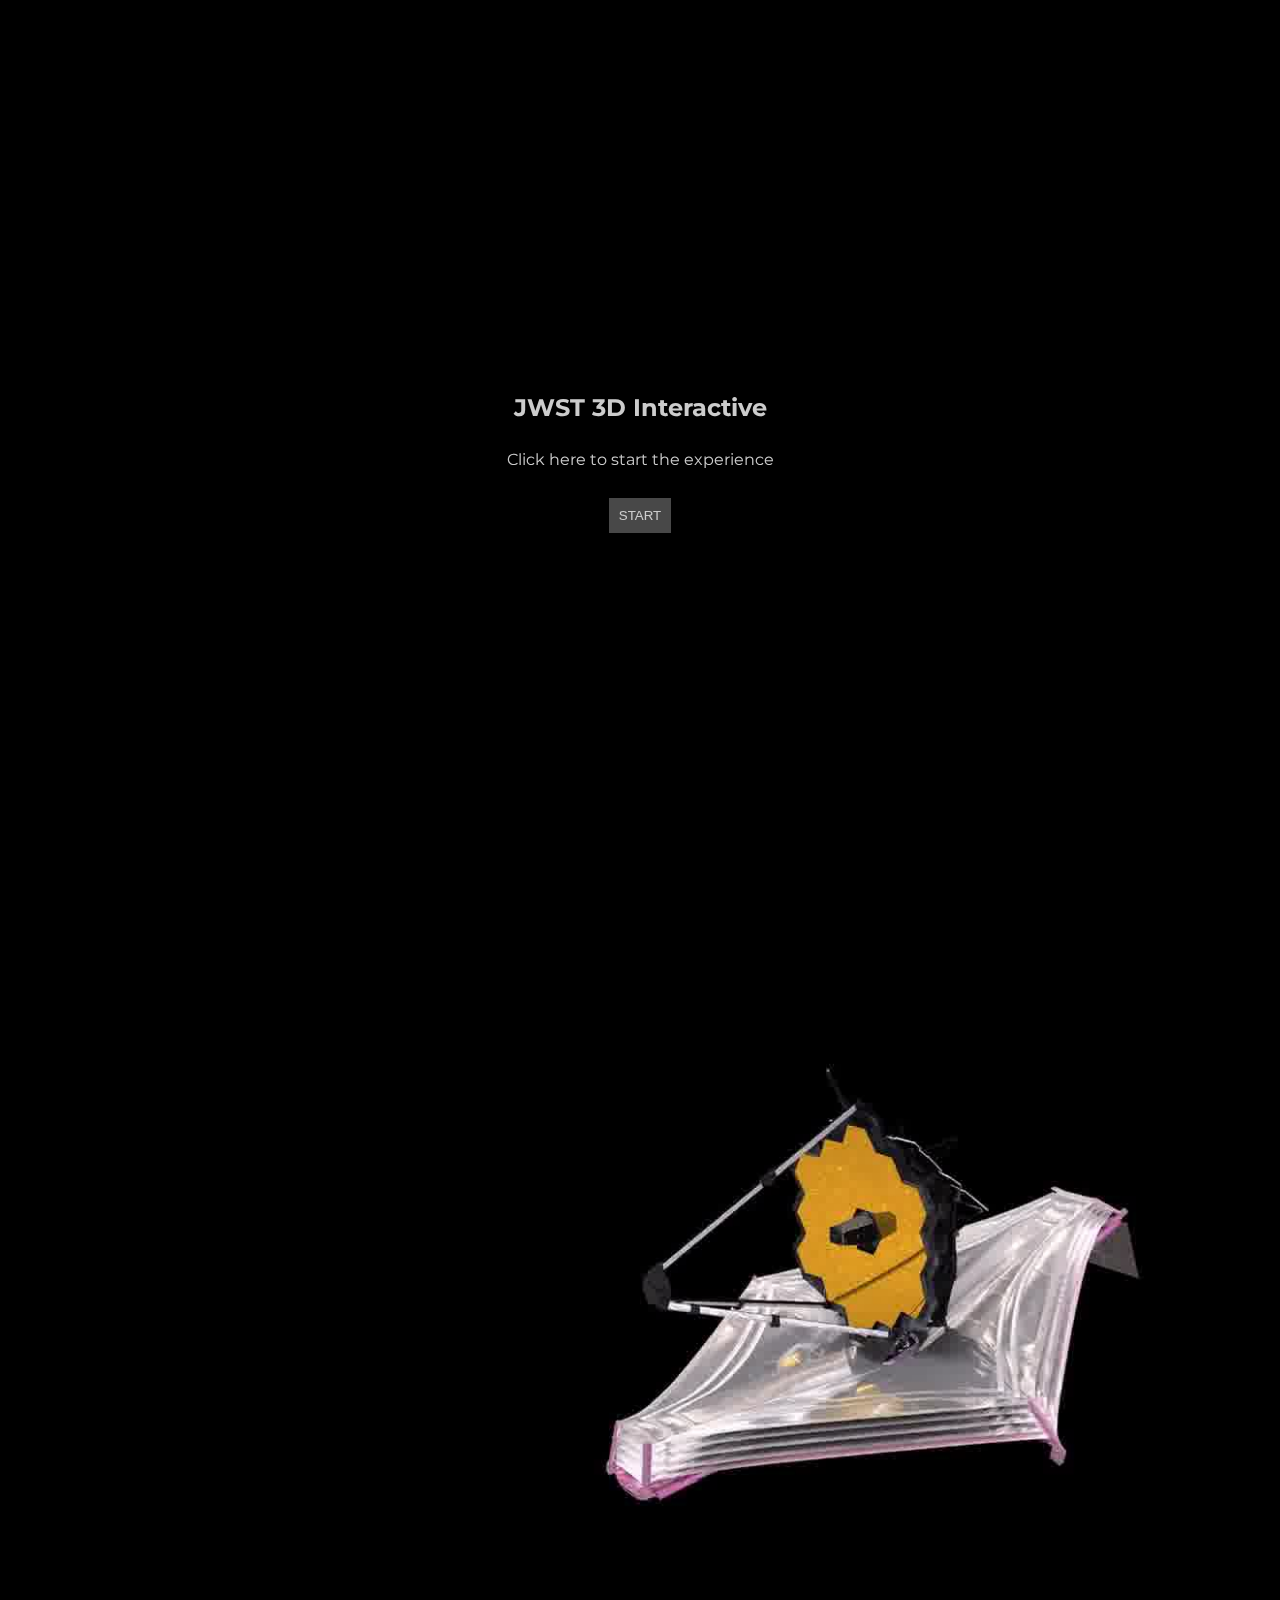
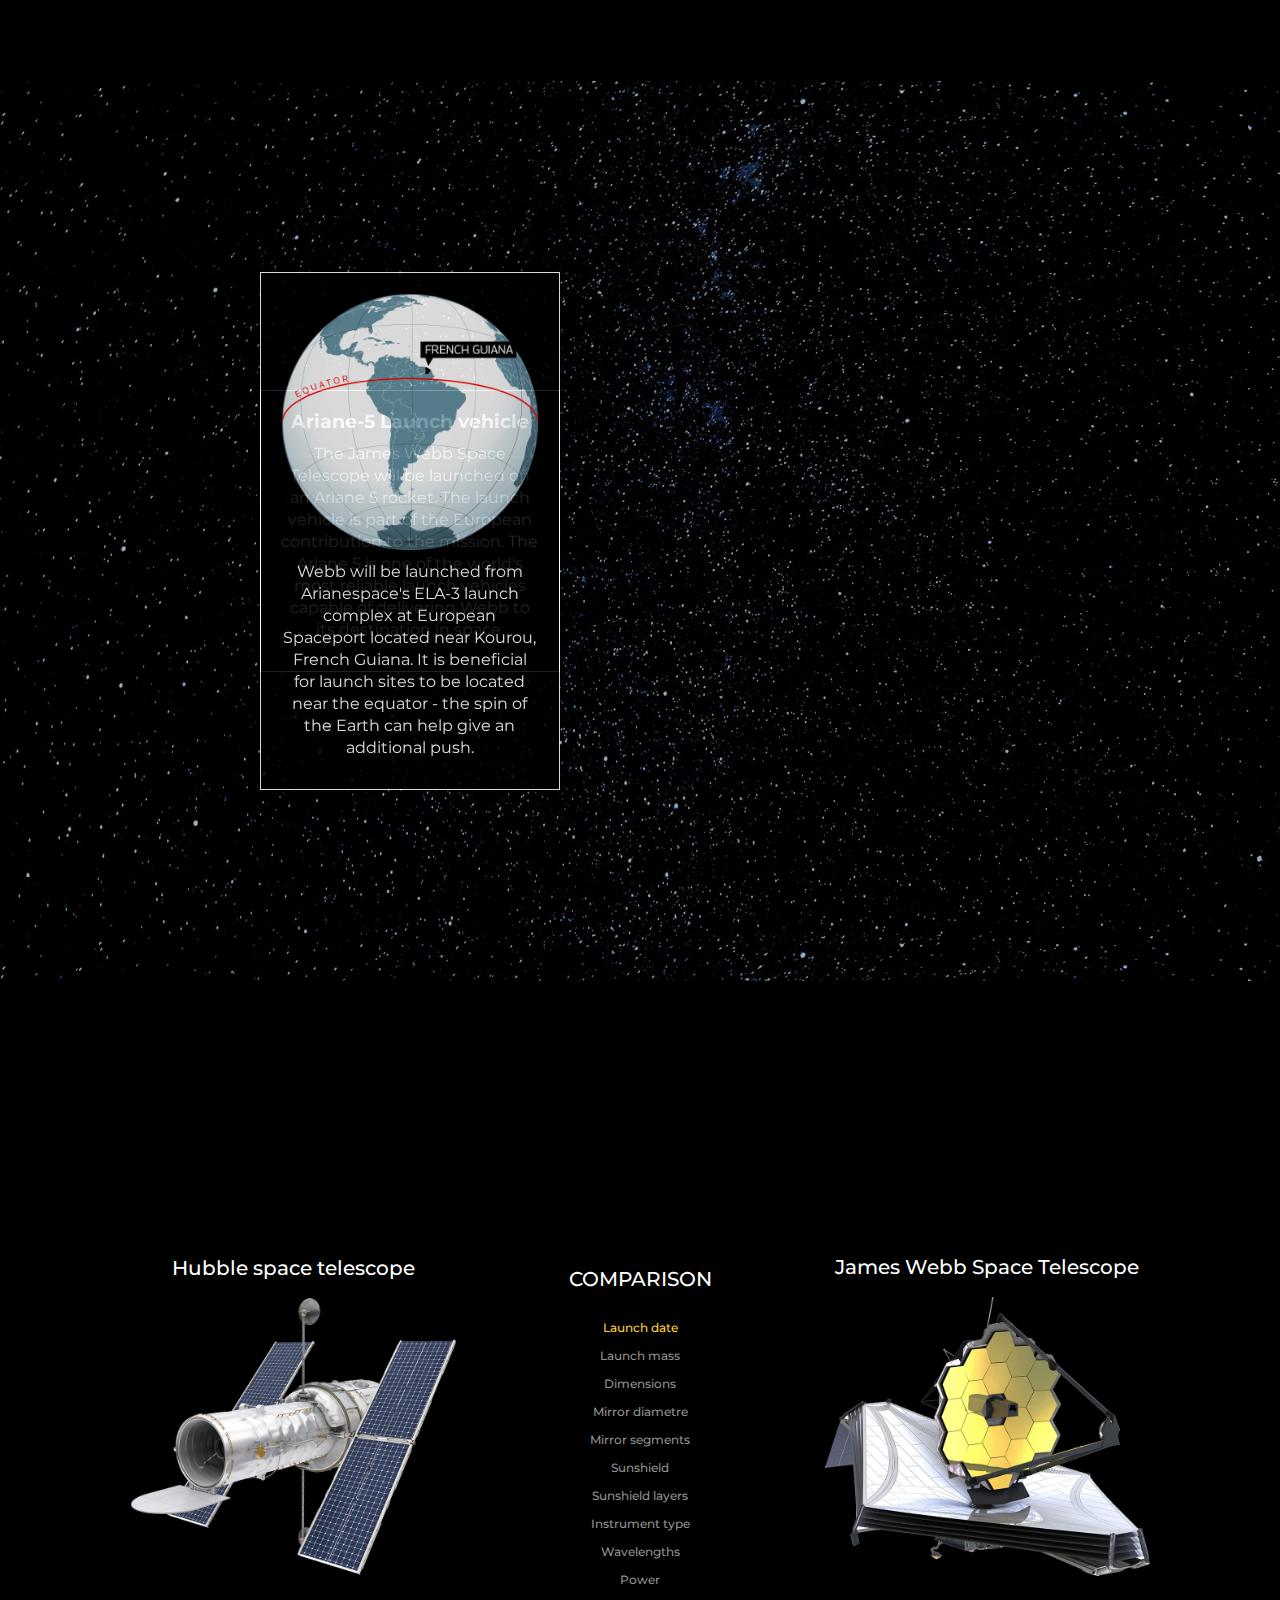
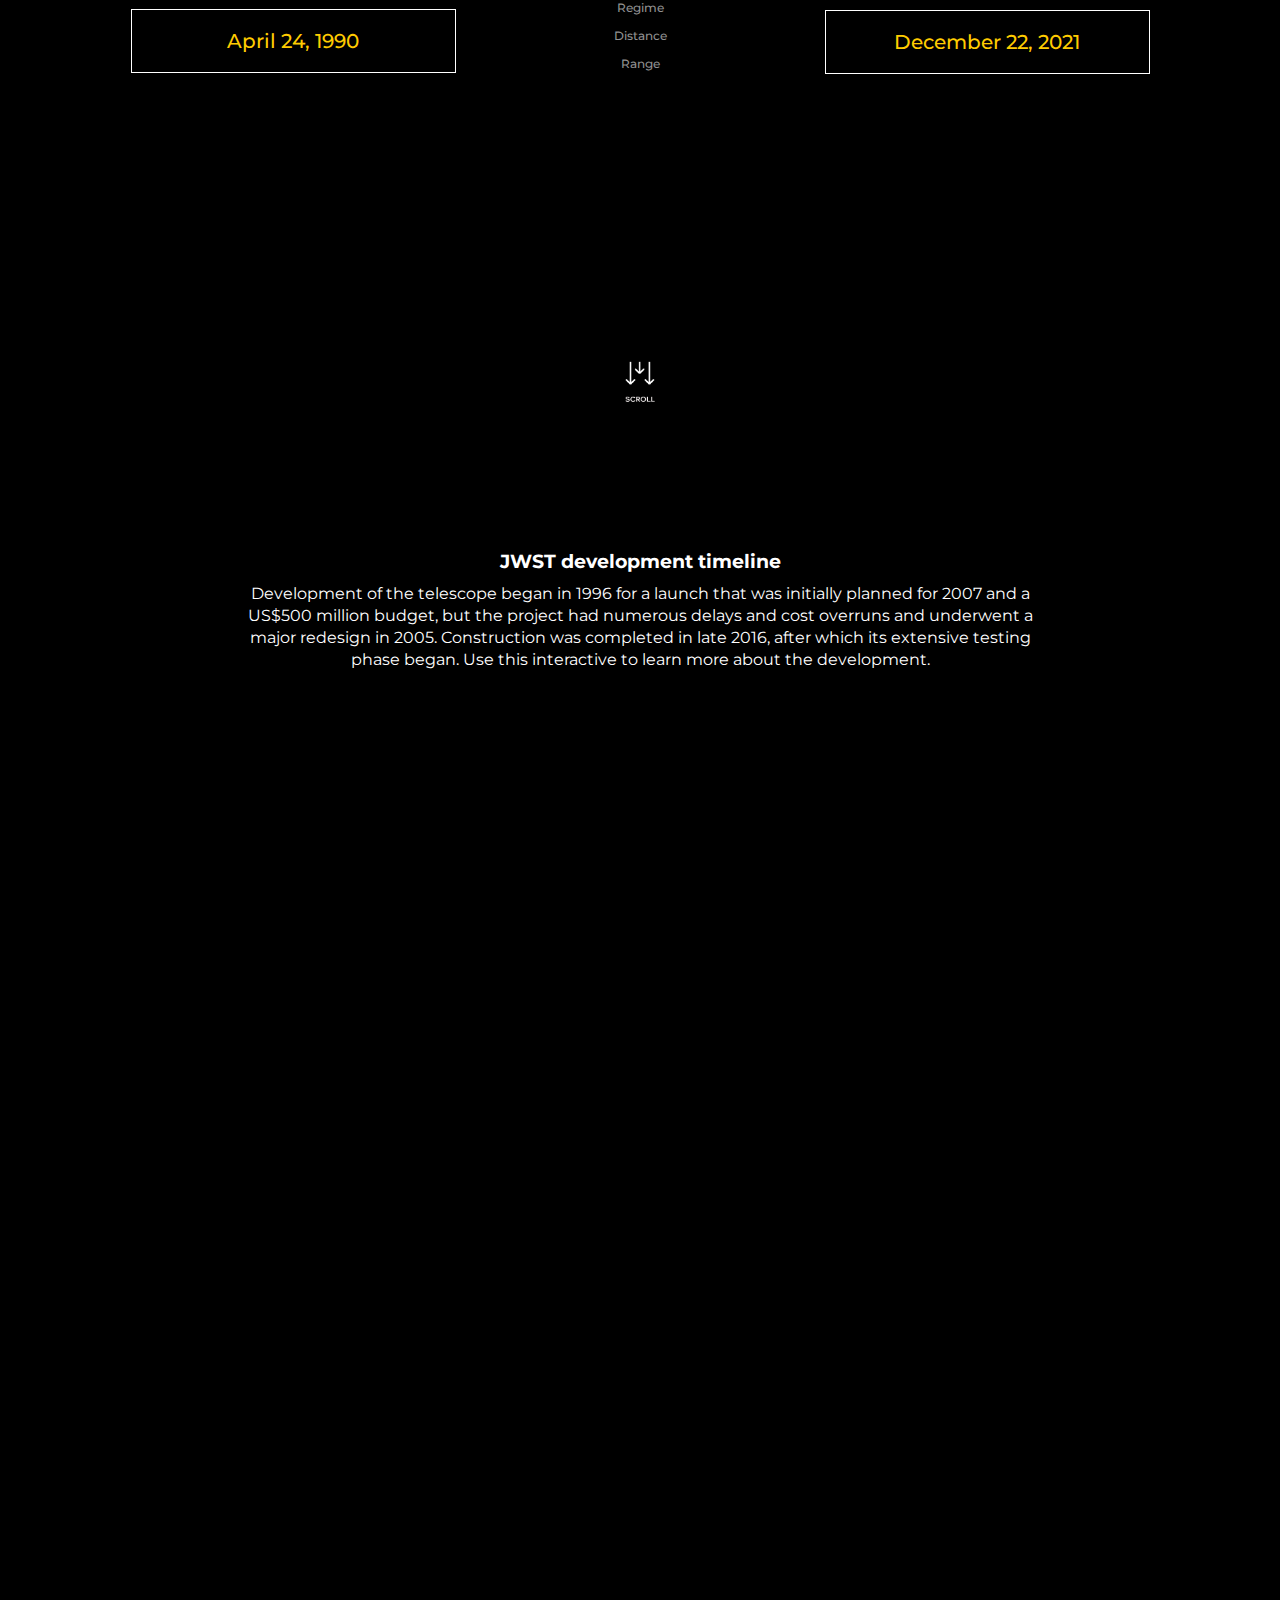
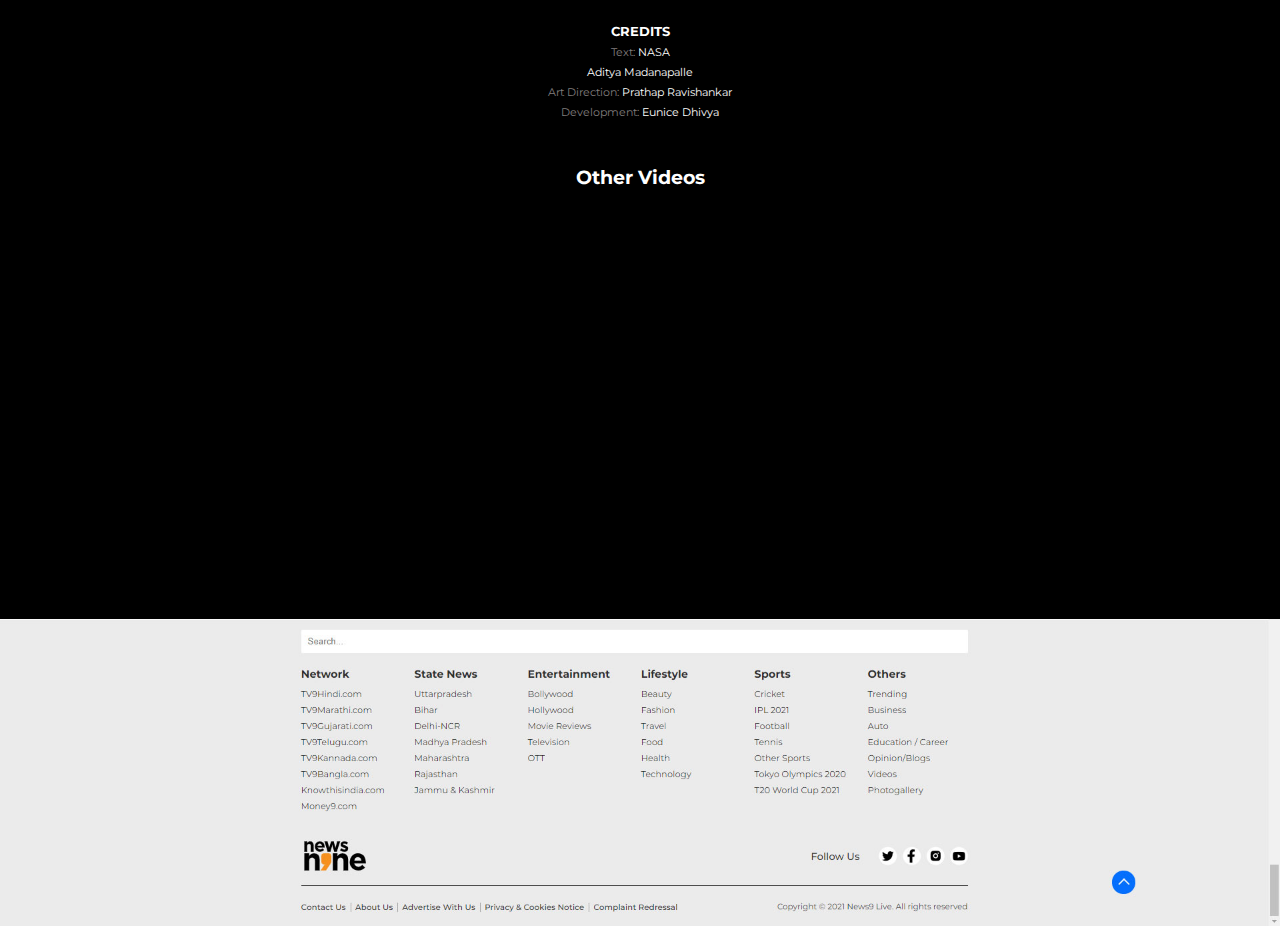
==== commit 07d85dbb: "fix media query and button position" ====
--- a/index.html
+++ b/index.html
@@ -33,7 +33,7 @@
                         history to the successor, but not the replacement of Hubble. Use this interactive graphic to
                         learn
                         more. <br><br>
-                        Keep scrolling to learn more.
+                        Keep scrolling to know more.
                     </p>
                 </div>
                 <div class="images">
@@ -146,6 +146,7 @@
                 <source src="assets/imgs/orbit.mp4" type="video/mp4">
                 Your browser does not support HTML5 video.
             </video> -->
+            <img src="assets/imgs/scroll.png" class="scroll-img" id="scroll3">
             <div class="img-orbit"></div>
 
         </section>
@@ -157,7 +158,7 @@
                     <p> Click here to start the experience</p>
                     <button class="close3D" id="enable3dwindow">Start</button>
 
-                    <p class="scroll-icon2">scroll to continue</p>
+                    <p class="scroll-icon2">Scroll to continue</p>
                 </div>
 
                 <div class="model" id="model">
--- a/css/jwst.css
+++ b/css/jwst.css
@@ -26,6 +26,18 @@
 }
  #scroll2{
     transform: translateY(500%);
+}
+ #scroll3{
+    position: absolute;
+    bottom: 5%;
+    z-index: 100;
+    left: 50%;
+    transform: translateY(-50%);
+    opacity: 0;
+    transition: all 0.5s;
+}
+#the-lagrange.active #scroll3{
+    opacity:1;
 }
  #scroll7{
     transform: translateY(200%);
@@ -429,7 +441,7 @@
         top: 150vh;
         left: 50%;
         transform: translateX(-50%) translateY(-50%);
-        z-index: 3;
+        z-index: 200;
     }
 
     .interactive-3d{
@@ -1242,5 +1254,5 @@
     #myimg2 { margin-top: -35px; }
     .images { width: 100%; height: 135%;  }
 
-    .scroll-icon2{ bottom: 100px; }
-}
+    .scroll-icon2{ bottom: 160px; }
+}
